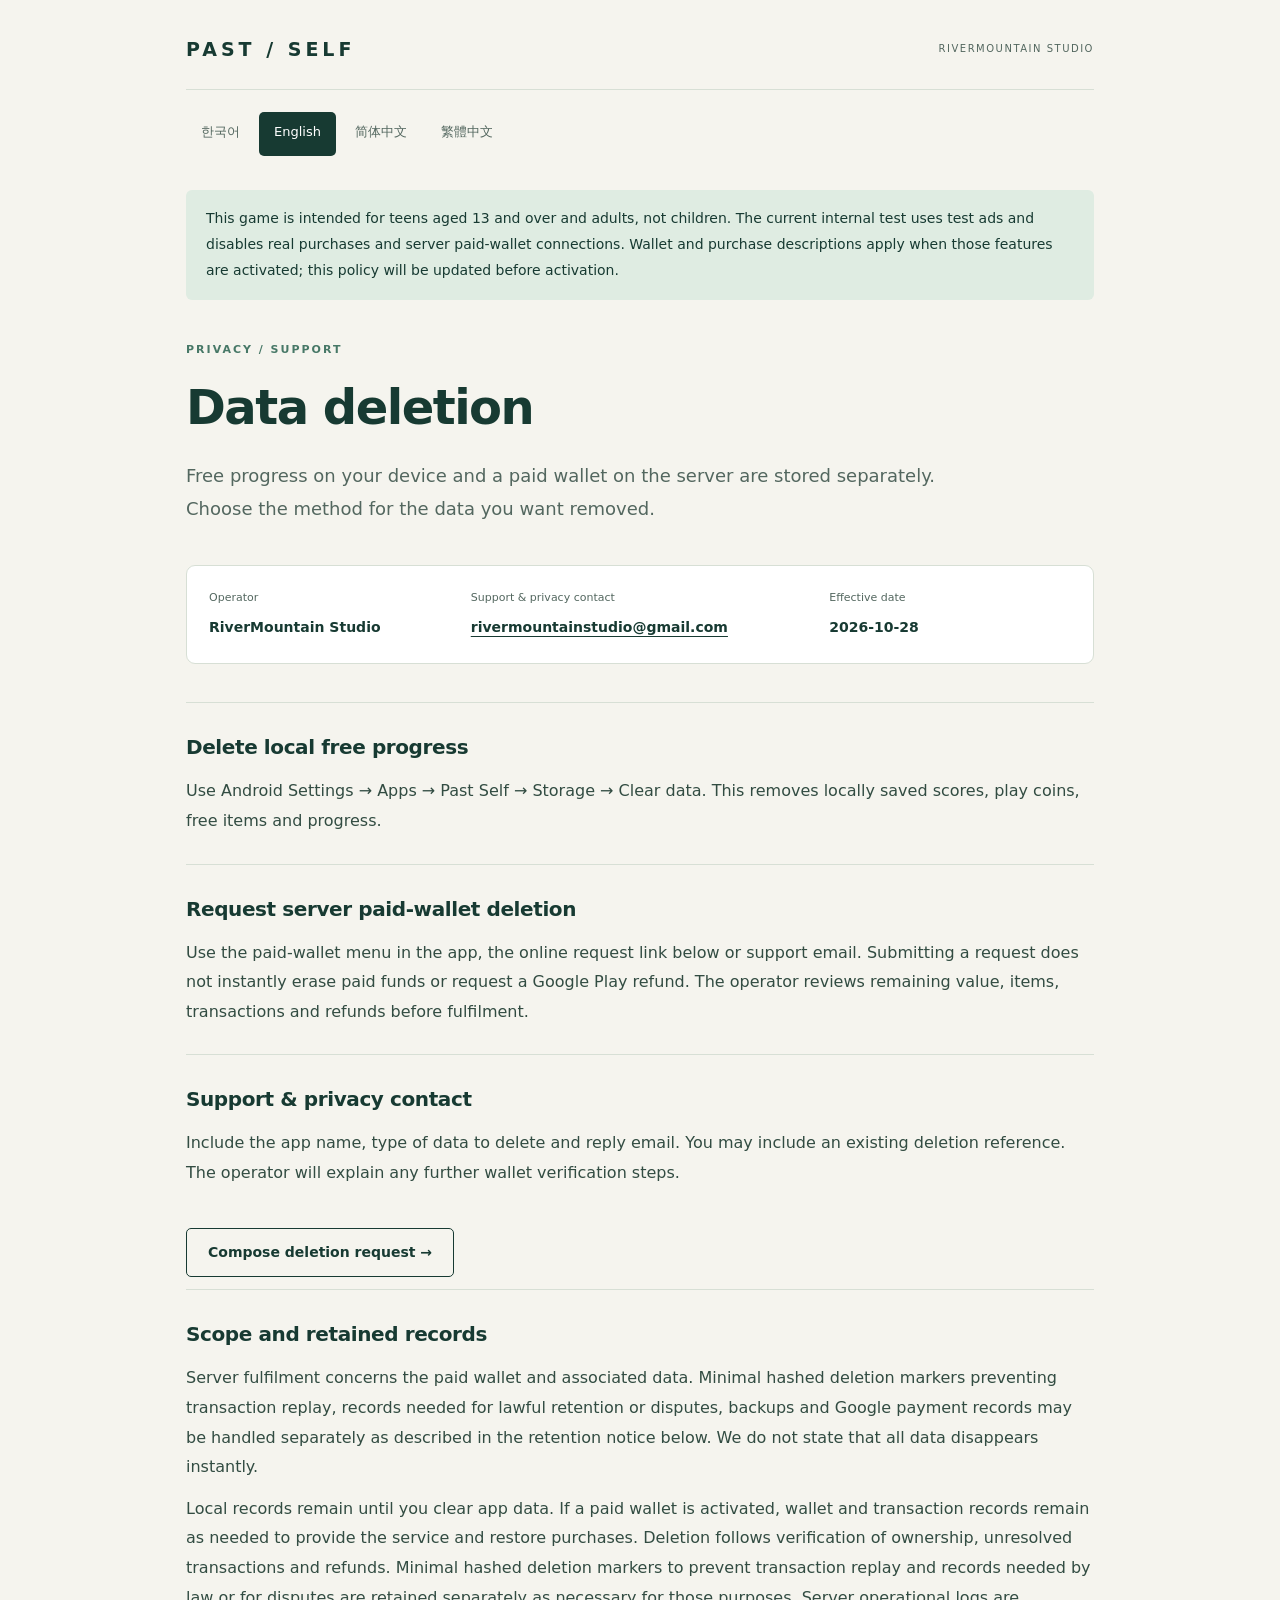
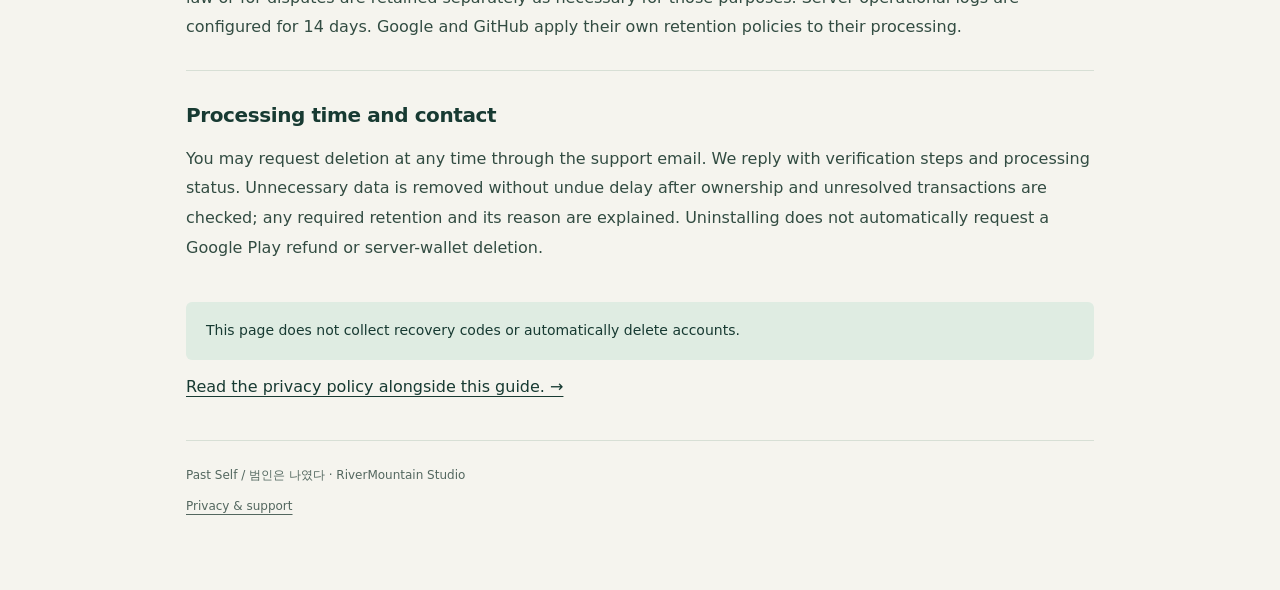
==== delete-data.html @ c89aad18 "Publish Past Self privacy and data deletion pages" ====
<!doctype html>
<html lang="en"><head><meta charset="utf-8"><meta name="viewport" content="width=device-width,initial-scale=1"><meta name="robots" content="noindex,follow"><meta http-equiv="Content-Security-Policy" content="default-src 'none'; style-src 'self'; script-src 'self'; img-src 'self' data:; connect-src 'none'; base-uri 'none'; form-action 'none'"><meta name="referrer" content="no-referrer"><title>Past Self · Data deletion</title><link rel="stylesheet" href="style.css"><script defer src="site.js"></script></head><body><div class="shell"><div class="brand"><a href="index.html">PAST / SELF</a><span>RIVERMOUNTAIN STUDIO</span></div><nav aria-label="Language / 언어"><a href="?lang=ko#ko" data-language="ko" lang="ko">한국어</a><a href="?lang=en#en" data-language="en" lang="en">English</a><a href="?lang=zh-Hans#zh-Hans" data-language="zh-Hans" lang="zh-Hans">简体中文</a><a href="?lang=zh-Hant#zh-Hant" data-language="zh-Hant" lang="zh-Hant">繁體中文</a></nav><main><article id="ko" data-language-panel="ko" lang="ko"><p class="note">이 게임은 만 13세 이상의 청소년과 성인을 대상으로 하며 어린이를 대상으로 제작하지 않았습니다. 현재 내부 테스트에서는 테스트 광고를 사용하고 실제 구매 및 서버 유료 지갑 연결은 비활성화되어 있습니다. 아래 유료 지갑·결제 관련 설명은 해당 기능을 활성화할 때 적용되며, 활성화 전에 이 방침을 갱신합니다.</p><header class="hero"><p class="eyebrow">개인정보 · 지원</p><h1>데이터 삭제 안내</h1><p class="lead">기기의 무료 기록과 서버의 유료 지갑은 서로 다른 곳에 저장됩니다. 삭제할 자료에 맞는 방법을 선택하세요.</p></header><dl class="metadata"><div><dt>운영자</dt><dd>RiverMountain Studio</dd></div><div><dt>지원 및 개인정보 문의</dt><dd><a href="mailto:rivermountainstudio@gmail.com">rivermountainstudio@gmail.com</a></dd></div><div><dt>적용일</dt><dd>2026-10-28</dd></div></dl><section><h2>기기의 무료 기록 삭제</h2><p>Android 설정 → 앱 → 범인은 나였다 → 저장공간 → 데이터 삭제를 이용하세요. 기기에 저장된 점수·플레이 코인·무료 아이템·진행 상태가 삭제됩니다.</p></section><section><h2>서버 유료 지갑 삭제 요청</h2><p>앱의 유료 지갑 메뉴에서 삭제 요청을 보내거나, 아래 온라인 요청 페이지 또는 지원 이메일을 이용하세요. 요청만으로 유료 잔액이 즉시 없어지거나 Google Play 환불이 접수되지는 않습니다. 운영자가 남은 잔액·아이템·거래와 환불 상태를 확인한 뒤 처리합니다.</p></section><section><h2>지원 및 개인정보 문의</h2><p>이메일에는 앱 이름, 삭제하려는 자료의 종류, 회신받을 이메일을 적어주세요. 이미 받은 삭제 접수번호가 있으면 함께 적을 수 있습니다. 지갑 확인에 필요한 추가 절차는 운영자가 안내합니다.</p></section><p><a class="button secondary" href="mailto:rivermountainstudio@gmail.com?subject=Past%20Self%20%EB%8D%B0%EC%9D%B4%ED%84%B0%20%EC%82%AD%EC%A0%9C%20%EC%9A%94%EC%B2%AD&amp;body=%EC%95%B1%3A%20%EB%B2%94%EC%9D%B8%EC%9D%80%20%EB%82%98%EC%98%80%EB%8B%A4%20/%20Past%20Self%0A%EC%82%AD%EC%A0%9C%ED%95%98%EB%A0%A4%EB%8A%94%20%EC%9E%90%EB%A3%8C%3A%0A%ED%9A%8C%EC%8B%A0%20%EC%9D%B4%EB%A9%94%EC%9D%BC%3A%0A%EA%B8%B0%EC%A1%B4%20%EC%A0%91%EC%88%98%EB%B2%88%ED%98%B8%28%EC%9E%88%EB%8A%94%20%EA%B2%BD%EC%9A%B0%29%3A%0A%0A%EB%B3%B5%EA%B5%AC%20%EC%BD%94%EB%93%9C%C2%B7%EC%B9%B4%EB%93%9C%EB%B2%88%ED%98%B8%C2%B7%EC%8B%A0%EB%B6%84%EC%A6%9D%EC%9D%80%20%EC%B2%A8%EB%B6%80%ED%95%98%EC%A7%80%20%EB%A7%88%EC%84%B8%EC%9A%94.">이메일로 삭제 요청 작성 →</a></p><section><h2>삭제 범위와 보유 자료</h2><p>서버 삭제 처리 대상은 유료 지갑과 관련 자료입니다. 거래 재사용 방지를 위한 최소 해시 삭제 기록, 법적·분쟁 대응 보유가 필요한 거래 자료, 백업 및 Google의 결제 기록은 아래 보유 안내에 따라 별도로 처리될 수 있습니다. 모든 자료가 즉시 삭제된다고 안내하지 않습니다.</p><p>기기 기록은 이용자가 앱 데이터를 지울 때까지 보관됩니다. 유료 지갑을 활성화한 경우 지갑과 거래 자료는 서비스 제공 및 구매 복구에 필요한 동안 보관하며, 삭제 요청 시 소유·미처리 거래·환불 상태를 확인하여 삭제합니다. 부정 거래 재사용 방지를 위한 최소 해시 삭제 표식과 법령·분쟁 대응에 필요한 자료는 해당 목적에 필요한 동안 분리 보관합니다. 서버 운영 로그의 보관 설정은 14일입니다. Google과 GitHub가 처리하는 자료는 각 서비스의 보유 정책이 적용됩니다.</p></section><section><h2>처리 시점과 연락</h2><p>지원 이메일로 언제든 삭제를 요청할 수 있습니다. 접수 후 필요한 확인 절차와 처리 상태를 회신합니다. 본인 확인과 미처리 거래 확인 후 불필요한 자료를 지체 없이 삭제하며, 보관이 필요한 자료와 사유가 있으면 안내합니다. 앱 삭제는 Google Play 환불 또는 서버 지갑 삭제를 자동으로 요청하지 않습니다.</p></section><p class="note">이 페이지는 복구 코드를 입력받거나 자동으로 계정을 삭제하지 않습니다.</p><p><a href="privacy.html?lang=ko">이 안내와 함께 개인정보처리방침을 확인하세요. →</a></p><footer>Past Self / 범인은 나였다 · RiverMountain Studio<br><a href="index.html?lang=ko">개인정보와 지원</a></footer></article><article id="en" data-language-panel="en" lang="en"><p class="note">This game is intended for teens aged 13 and over and adults, not children. The current internal test uses test ads and disables real purchases and server paid-wallet connections. Wallet and purchase descriptions apply when those features are activated; this policy will be updated before activation.</p><header class="hero"><p class="eyebrow">PRIVACY / SUPPORT</p><h1>Data deletion</h1><p class="lead">Free progress on your device and a paid wallet on the server are stored separately. Choose the method for the data you want removed.</p></header><dl class="metadata"><div><dt>Operator</dt><dd>RiverMountain Studio</dd></div><div><dt>Support & privacy contact</dt><dd><a href="mailto:rivermountainstudio@gmail.com">rivermountainstudio@gmail.com</a></dd></div><div><dt>Effective date</dt><dd>2026-10-28</dd></div></dl><section><h2>Delete local free progress</h2><p>Use Android Settings → Apps → Past Self → Storage → Clear data. This removes locally saved scores, play coins, free items and progress.</p></section><section><h2>Request server paid-wallet deletion</h2><p>Use the paid-wallet menu in the app, the online request link below or support email. Submitting a request does not instantly erase paid funds or request a Google Play refund. The operator reviews remaining value, items, transactions and refunds before fulfilment.</p></section><section><h2>Support & privacy contact</h2><p>Include the app name, type of data to delete and reply email. You may include an existing deletion reference. The operator will explain any further wallet verification steps.</p></section><p><a class="button secondary" href="mailto:rivermountainstudio@gmail.com?subject=Past%20Self%20data%20deletion%20request&amp;body=App%3A%20Past%20Self%0AData%20to%20delete%3A%0AReply%20email%3A%0AExisting%20deletion%20reference%20%28if%20any%29%3A%0A%0ADo%20not%20attach%20recovery%20codes%2C%20card%20numbers%20or%20identity%20documents.">Compose deletion request →</a></p><section><h2>Scope and retained records</h2><p>Server fulfilment concerns the paid wallet and associated data. Minimal hashed deletion markers preventing transaction replay, records needed for lawful retention or disputes, backups and Google payment records may be handled separately as described in the retention notice below. We do not state that all data disappears instantly.</p><p>Local records remain until you clear app data. If a paid wallet is activated, wallet and transaction records remain as needed to provide the service and restore purchases. Deletion follows verification of ownership, unresolved transactions and refunds. Minimal hashed deletion markers to prevent transaction replay and records needed by law or for disputes are retained separately as necessary for those purposes. Server operational logs are configured for 14 days. Google and GitHub apply their own retention policies to their processing.</p></section><section><h2>Processing time and contact</h2><p>You may request deletion at any time through the support email. We reply with verification steps and processing status. Unnecessary data is removed without undue delay after ownership and unresolved transactions are checked; any required retention and its reason are explained. Uninstalling does not automatically request a Google Play refund or server-wallet deletion.</p></section><p class="note">This page does not collect recovery codes or automatically delete accounts.</p><p><a href="privacy.html?lang=en">Read the privacy policy alongside this guide. →</a></p><footer>Past Self / 범인은 나였다 · RiverMountain Studio<br><a href="index.html?lang=en">Privacy & support</a></footer></article><article id="zh-Hans" data-language-panel="zh-Hans" lang="zh-Hans"><p class="note">This game is intended for teens aged 13 and over and adults, not children. The current internal test uses test ads and disables real purchases and server paid-wallet connections. Wallet and purchase descriptions apply when those features are activated; this policy will be updated before activation.</p><header class="hero"><p class="eyebrow">隐私 / 支持</p><h1>数据删除指南</h1><p class="lead">本机免费进度与服务器付费钱包分别保存，请选择对应的删除方式。</p></header><dl class="metadata"><div><dt>运营方</dt><dd>RiverMountain Studio</dd></div><div><dt>支持与隐私联系</dt><dd><a href="mailto:rivermountainstudio@gmail.com">rivermountainstudio@gmail.com</a></dd></div><div><dt>生效日期</dt><dd>2026-10-28</dd></div></dl><section><h2>删除本机免费进度</h2><p>Android设置 → 应用 → 过去的我 → 存储 → 清除数据。将删除本机分数、游玩金币、免费道具与进度。</p></section><section><h2>申请删除服务器付费钱包</h2><p>可通过应用付费钱包菜单、下方在线入口或支持邮箱申请。申请不会立即清空付费余额，也不等于申请Google Play退款。运营方确认剩余价值、道具、交易与退款后处理。</p></section><section><h2>支持与隐私联系</h2><p>请注明应用名称、要删除的数据类型与回复邮箱。如已有删除申请编号，可一并提供。钱包验证步骤由运营方说明。</p></section><p><a class="button secondary" href="mailto:rivermountainstudio@gmail.com?subject=Past%20Self%20%E6%95%B0%E6%8D%AE%E5%88%A0%E9%99%A4%E7%94%B3%E8%AF%B7&amp;body=%E5%BA%94%E7%94%A8%EF%BC%9A%E8%BF%87%E5%8E%BB%E7%9A%84%E6%88%91%20/%20Past%20Self%0A%E8%A6%81%E5%88%A0%E9%99%A4%E7%9A%84%E6%95%B0%E6%8D%AE%EF%BC%9A%0A%E5%9B%9E%E5%A4%8D%E9%82%AE%E7%AE%B1%EF%BC%9A%0A%E5%B7%B2%E6%9C%89%E7%94%B3%E8%AF%B7%E7%BC%96%E5%8F%B7%EF%BC%88%E5%A6%82%E6%9C%89%EF%BC%89%EF%BC%9A%0A%0A%E8%AF%B7%E5%8B%BF%E9%99%84%E4%B8%8A%E6%81%A2%E5%A4%8D%E7%A0%81%E3%80%81%E9%93%B6%E8%A1%8C%E5%8D%A1%E5%8F%B7%E6%88%96%E8%BA%AB%E4%BB%BD%E8%AF%81%E4%BB%B6%E3%80%82">撰写删除申请邮件 →</a></p><section><h2>删除范围与保留记录</h2><p>服务器处理范围为付费钱包及相关数据。用于防止交易重放的最小哈希删除标记、依法或争议处理需保留的记录、备份及Google支付记录，可能按下方保留说明另行处理。我们不声称所有数据会立即消失。</p><p>Local records remain until you clear app data. If a paid wallet is activated, wallet and transaction records remain as needed to provide the service and restore purchases. Deletion follows verification of ownership, unresolved transactions and refunds. Minimal hashed deletion markers to prevent transaction replay and records needed by law or for disputes are retained separately as necessary for those purposes. Server operational logs are configured for 14 days. Google and GitHub apply their own retention policies to their processing.</p></section><section><h2>处理时间与联系</h2><p>You may request deletion at any time through the support email. We reply with verification steps and processing status. Unnecessary data is removed without undue delay after ownership and unresolved transactions are checked; any required retention and its reason are explained. Uninstalling does not automatically request a Google Play refund or server-wallet deletion.</p></section><p class="note">此页面不收集恢复码，也不会自动删除账号。</p><p><a href="privacy.html?lang=zh-Hans">请同时阅读隐私政策。 →</a></p><footer>Past Self / 过去的我 · RiverMountain Studio<br><a href="index.html?lang=zh-Hans">隐私与支持</a></footer></article><article id="zh-Hant" data-language-panel="zh-Hant" lang="zh-Hant"><p class="note">This game is intended for teens aged 13 and over and adults, not children. The current internal test uses test ads and disables real purchases and server paid-wallet connections. Wallet and purchase descriptions apply when those features are activated; this policy will be updated before activation.</p><header class="hero"><p class="eyebrow">隱私 / 支援</p><h1>資料刪除指南</h1><p class="lead">本機免費進度與伺服器付費錢包分開儲存，請選擇對應的刪除方式。</p></header><dl class="metadata"><div><dt>營運方</dt><dd>RiverMountain Studio</dd></div><div><dt>支援與隱私聯絡</dt><dd><a href="mailto:rivermountainstudio@gmail.com">rivermountainstudio@gmail.com</a></dd></div><div><dt>生效日期</dt><dd>2026-10-28</dd></div></dl><section><h2>刪除本機免費進度</h2><p>Android設定 → 應用程式 → 過去的我 → 儲存空間 → 清除資料。將刪除本機分數、遊玩金幣、免費道具與進度。</p></section><section><h2>申請刪除伺服器付費錢包</h2><p>可透過應用程式付費錢包選單、下方線上入口或支援信箱申請。申請不會立即清空付費餘額，也不等同於申請Google Play退款。營運方確認剩餘價值、道具、交易與退款後處理。</p></section><section><h2>支援與隱私聯絡</h2><p>請註明應用程式名稱、要刪除的資料類型與回覆信箱。如已有刪除申請編號，可一併提供。錢包驗證步驟由營運方說明。</p></section><p><a class="button secondary" href="mailto:rivermountainstudio@gmail.com?subject=Past%20Self%20%E8%B3%87%E6%96%99%E5%88%AA%E9%99%A4%E7%94%B3%E8%AB%8B&amp;body=%E6%87%89%E7%94%A8%E7%A8%8B%E5%BC%8F%EF%BC%9A%E9%81%8E%E5%8E%BB%E7%9A%84%E6%88%91%20/%20Past%20Self%0A%E8%A6%81%E5%88%AA%E9%99%A4%E7%9A%84%E8%B3%87%E6%96%99%EF%BC%9A%0A%E5%9B%9E%E8%A6%86%E4%BF%A1%E7%AE%B1%EF%BC%9A%0A%E5%B7%B2%E6%9C%89%E7%94%B3%E8%AB%8B%E7%B7%A8%E8%99%9F%EF%BC%88%E5%A6%82%E6%9C%89%EF%BC%89%EF%BC%9A%0A%0A%E8%AB%8B%E5%8B%BF%E9%99%84%E4%B8%8A%E9%82%84%E5%8E%9F%E4%BB%A3%E7%A2%BC%E3%80%81%E9%8A%80%E8%A1%8C%E5%8D%A1%E8%99%9F%E6%88%96%E8%BA%AB%E5%88%86%E8%AD%89%E4%BB%B6%E3%80%82">撰寫刪除申請郵件 →</a></p><section><h2>刪除範圍與保留紀錄</h2><p>伺服器處理範圍為付費錢包及相關資料。用於防止交易重播的最小雜湊刪除標記、依法或爭議處理需保留的紀錄、備份及Google付款紀錄，可能依下方保留說明另行處理。我們不聲稱所有資料會立即消失。</p><p>Local records remain until you clear app data. If a paid wallet is activated, wallet and transaction records remain as needed to provide the service and restore purchases. Deletion follows verification of ownership, unresolved transactions and refunds. Minimal hashed deletion markers to prevent transaction replay and records needed by law or for disputes are retained separately as necessary for those purposes. Server operational logs are configured for 14 days. Google and GitHub apply their own retention policies to their processing.</p></section><section><h2>處理時間與聯絡</h2><p>You may request deletion at any time through the support email. We reply with verification steps and processing status. Unnecessary data is removed without undue delay after ownership and unresolved transactions are checked; any required retention and its reason are explained. Uninstalling does not automatically request a Google Play refund or server-wallet deletion.</p></section><p class="note">此頁不收集還原代碼，也不會自動刪除帳戶。</p><p><a href="privacy.html?lang=zh-Hant">請同時閱讀隱私政策。 →</a></p><footer>Past Self / 過去的我 · RiverMountain Studio<br><a href="index.html?lang=zh-Hant">隱私與支援</a></footer></article></main></div></body></html>
---- style.css ----
:root{color-scheme:light;--paper:#f5f4ee;--ink:#173a32;--muted:#53675f;--line:#d7dfd5;--mint:#dfece2;--amber:#f8ead0}*{box-sizing:border-box}html{scroll-behavior:smooth}body{margin:0;background:var(--paper);color:var(--ink);font:16px/1.85 system-ui,-apple-system,"Noto Sans KR",sans-serif;overflow-wrap:anywhere}a{color:inherit;text-underline-offset:4px}a:focus-visible{outline:3px solid #327b68;outline-offset:5px}.shell{max-width:980px;margin:auto;padding:32px 36px 64px}.brand{display:flex;justify-content:space-between;gap:16px;align-items:center;padding-bottom:22px;border-bottom:1px solid var(--line)}.brand>a{font-size:19px;font-weight:850;letter-spacing:4px;text-decoration:none}.brand>span{font-size:10px;letter-spacing:1.5px;color:var(--muted)}nav{display:flex;gap:4px;flex-wrap:wrap;margin:22px 0 34px}nav a{min-height:44px;padding:8px 15px;text-decoration:none;border-radius:5px;font-size:13px;color:var(--muted)}nav a[aria-current=true]{background:var(--ink);color:#fff}nav a:hover{background:var(--mint);color:var(--ink)}article[hidden]{display:none}.hero{padding:16px 0 28px}.eyebrow{text-transform:uppercase;font-weight:750;font-size:11px;letter-spacing:2px;color:#477867}h1{font-size:clamp(30px,6vw,48px);line-height:1.3;letter-spacing:-1.5px;margin:16px 0 20px}p{margin:12px 0;white-space:pre-line}.lead{max-width:750px;font-size:18px;color:var(--muted)}.metadata{display:grid;grid-template-columns:1fr 1.4fr 1fr;border:1px solid var(--line);border-radius:9px;background:#fff;padding:22px;gap:20px;margin:0 0 38px}.metadata dt{font-size:11px;color:var(--muted);margin-bottom:7px}.metadata dd{margin:0;font-size:14px;font-weight:650}section{border-top:1px solid var(--line);padding:23px 0 16px}h2{font-size:20px;line-height:1.5;letter-spacing:-.4px;margin:6px 0 14px}section p{color:#324c42}.draft{background:var(--amber);border:1px solid #ddc18e;border-left:4px solid #a36b20;padding:16px 20px;border-radius:6px;margin:0 0 24px;color:#694719}.draft strong{font-size:13px}.draft p{font-size:13px;line-height:1.7;margin:5px 0 0}.pending{color:#98621b}.note{background:var(--mint);padding:16px 20px;border-radius:6px;font-size:14px}.button{display:inline-flex;align-items:center;justify-content:center;min-height:48px;max-width:100%;padding:11px 21px;background:var(--ink);color:white;border:1px solid var(--ink);border-radius:5px;text-decoration:none;font-size:14px;font-weight:650}.button.secondary{background:transparent;color:var(--ink)}.cards{display:grid;grid-template-columns:1fr 1fr;gap:20px}.cards>a{display:block;border:1px solid var(--line);border-radius:9px;padding:25px;background:#fff;text-decoration:none}.cards>a:hover{border-color:#6e9381}.cards span{font-size:12px;color:#6d8d7d}.cards p{color:var(--muted);font-size:14px}footer{border-top:1px solid var(--line);margin-top:38px;padding-top:23px;font-size:12px;color:var(--muted)}footer a{display:inline-block;padding:9px 0}ul{padding-left:22px}@media(max-width:600px){.shell{padding:22px 20px 40px}.brand{align-items:flex-start}.brand>span{max-width:100px;text-align:right;font-size:9px}.metadata{grid-template-columns:1fr;gap:15px;padding:20px}.cards{grid-template-columns:1fr}.lead{font-size:16px}h1{letter-spacing:-1px}nav{gap:0;margin-bottom:20px}nav a{padding:9px 10px}}@media print{body{background:white;color:#111}.shell{max-width:none;padding:0}nav,.brand{display:none}section{break-inside:avoid}a{color:inherit}.draft{background:white;border:2px solid #a36b20}}
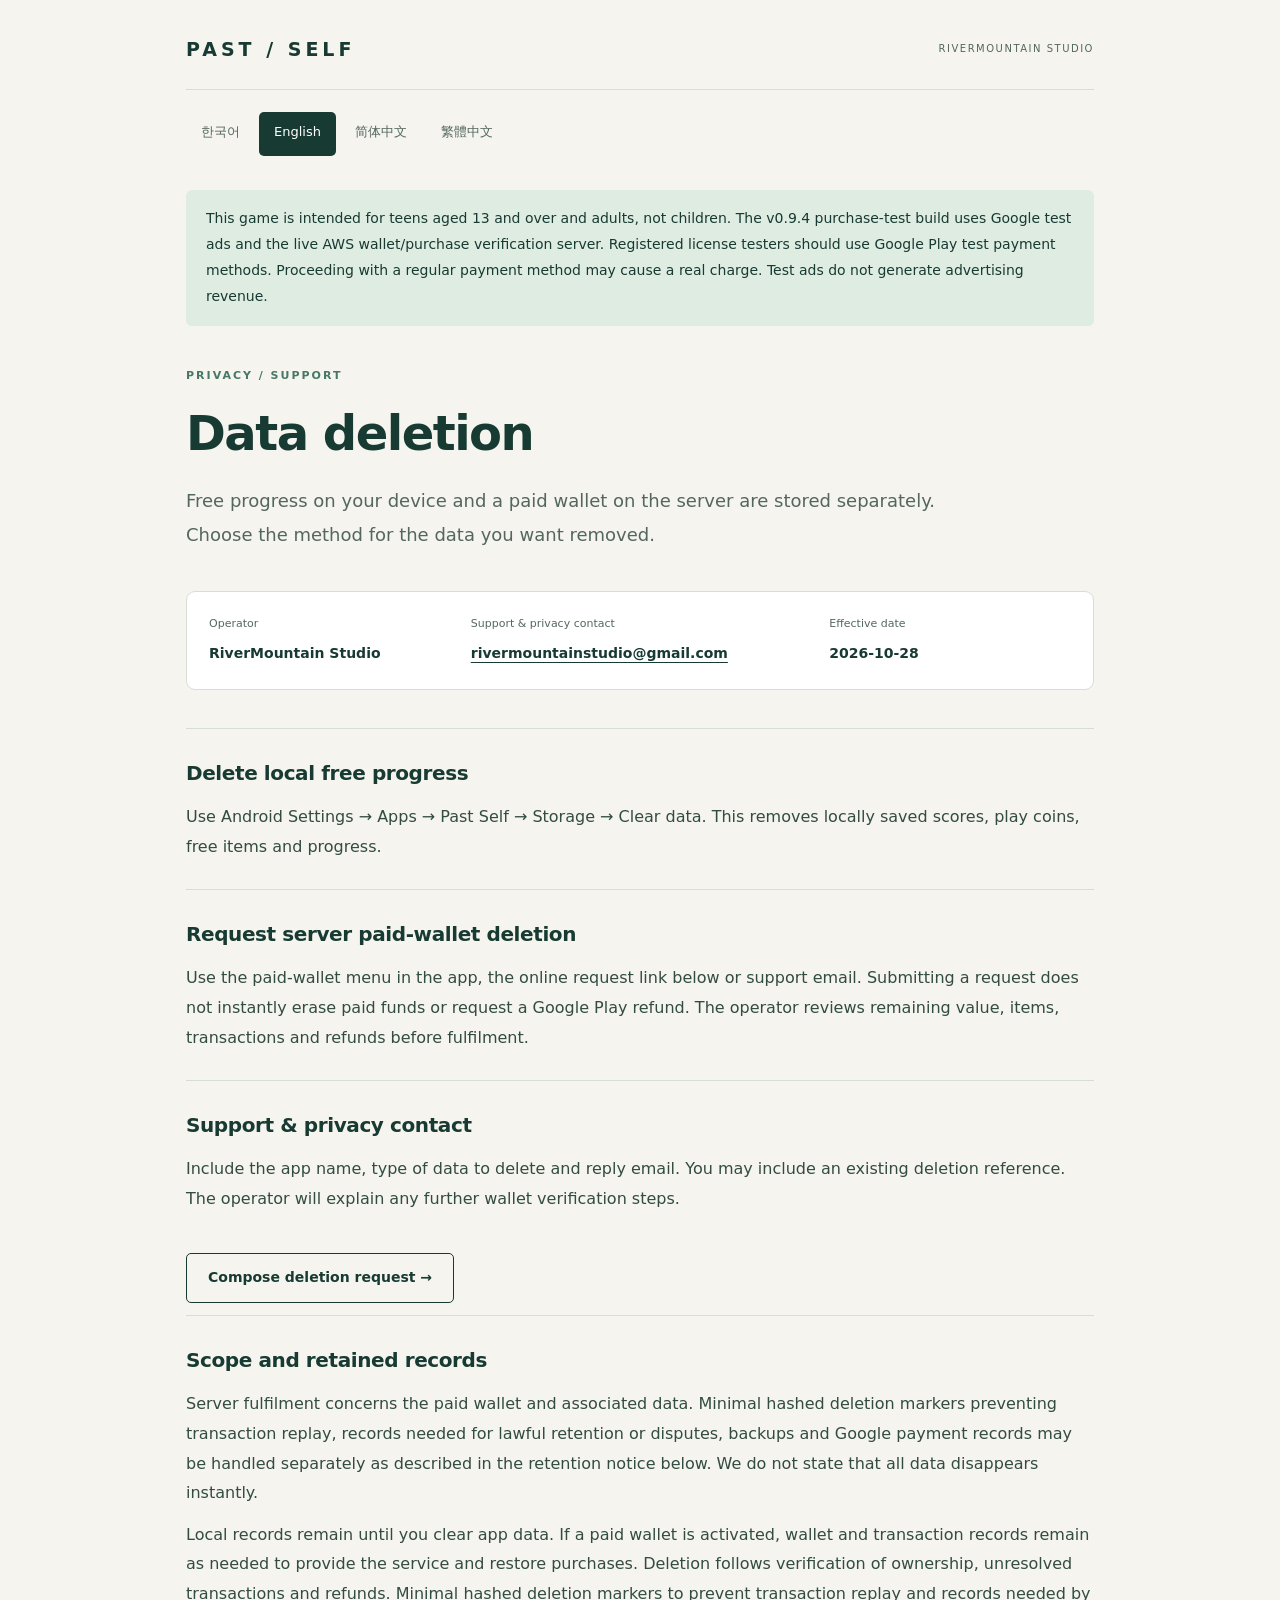
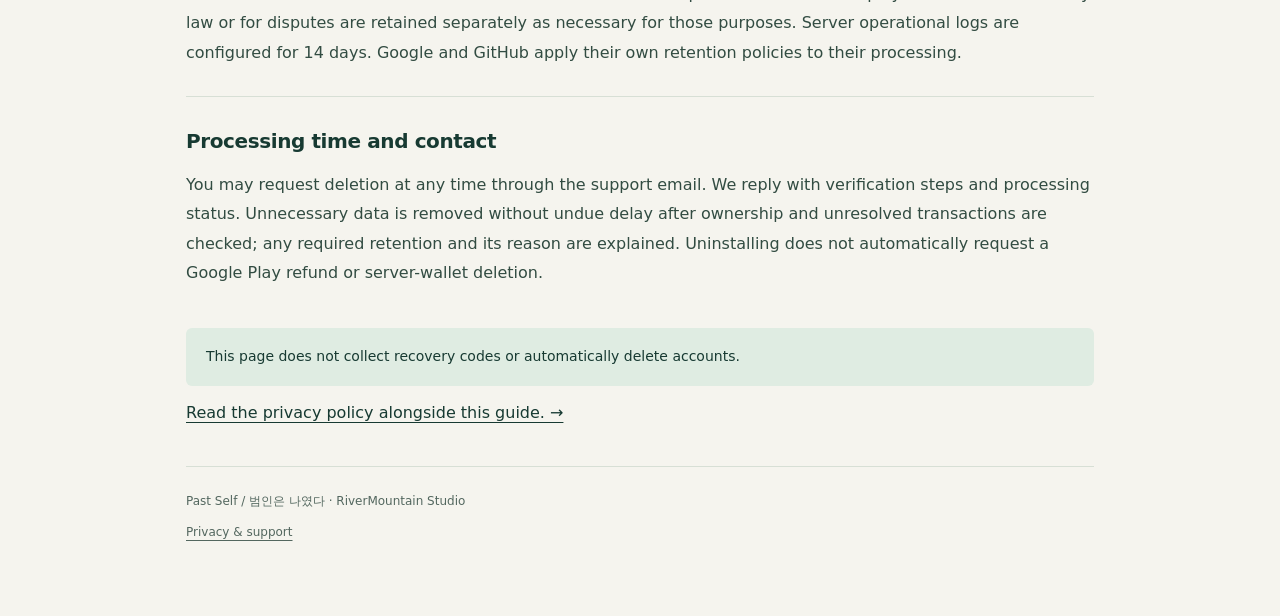
==== commit 78c62561: "Update privacy notice for Seoul wallet and license purchase testing" ====
--- a/delete-data.html
+++ b/delete-data.html
@@ -1,2 +1,2 @@
 <!doctype html>
-<html lang="en"><head><meta charset="utf-8"><meta name="viewport" content="width=device-width,initial-scale=1"><meta name="robots" content="noindex,follow"><meta http-equiv="Content-Security-Policy" content="default-src 'none'; style-src 'self'; script-src 'self'; img-src 'self' data:; connect-src 'none'; base-uri 'none'; form-action 'none'"><meta name="referrer" content="no-referrer"><title>Past Self · Data deletion</title><link rel="stylesheet" href="style.css"><script defer src="site.js"></script></head><body><div class="shell"><div class="brand"><a href="index.html">PAST / SELF</a><span>RIVERMOUNTAIN STUDIO</span></div><nav aria-label="Language / 언어"><a href="?lang=ko#ko" data-language="ko" lang="ko">한국어</a><a href="?lang=en#en" data-language="en" lang="en">English</a><a href="?lang=zh-Hans#zh-Hans" data-language="zh-Hans" lang="zh-Hans">简体中文</a><a href="?lang=zh-Hant#zh-Hant" data-language="zh-Hant" lang="zh-Hant">繁體中文</a></nav><main><article id="ko" data-language-panel="ko" lang="ko"><p class="note">이 게임은 만 13세 이상의 청소년과 성인을 대상으로 하며 어린이를 대상으로 제작하지 않았습니다. 현재 내부 테스트에서는 테스트 광고를 사용하고 실제 구매 및 서버 유료 지갑 연결은 비활성화되어 있습니다. 아래 유료 지갑·결제 관련 설명은 해당 기능을 활성화할 때 적용되며, 활성화 전에 이 방침을 갱신합니다.</p><header class="hero"><p class="eyebrow">개인정보 · 지원</p><h1>데이터 삭제 안내</h1><p class="lead">기기의 무료 기록과 서버의 유료 지갑은 서로 다른 곳에 저장됩니다. 삭제할 자료에 맞는 방법을 선택하세요.</p></header><dl class="metadata"><div><dt>운영자</dt><dd>RiverMountain Studio</dd></div><div><dt>지원 및 개인정보 문의</dt><dd><a href="mailto:rivermountainstudio@gmail.com">rivermountainstudio@gmail.com</a></dd></div><div><dt>적용일</dt><dd>2026-10-28</dd></div></dl><section><h2>기기의 무료 기록 삭제</h2><p>Android 설정 → 앱 → 범인은 나였다 → 저장공간 → 데이터 삭제를 이용하세요. 기기에 저장된 점수·플레이 코인·무료 아이템·진행 상태가 삭제됩니다.</p></section><section><h2>서버 유료 지갑 삭제 요청</h2><p>앱의 유료 지갑 메뉴에서 삭제 요청을 보내거나, 아래 온라인 요청 페이지 또는 지원 이메일을 이용하세요. 요청만으로 유료 잔액이 즉시 없어지거나 Google Play 환불이 접수되지는 않습니다. 운영자가 남은 잔액·아이템·거래와 환불 상태를 확인한 뒤 처리합니다.</p></section><section><h2>지원 및 개인정보 문의</h2><p>이메일에는 앱 이름, 삭제하려는 자료의 종류, 회신받을 이메일을 적어주세요. 이미 받은 삭제 접수번호가 있으면 함께 적을 수 있습니다. 지갑 확인에 필요한 추가 절차는 운영자가 안내합니다.</p></section><p><a class="button secondary" href="mailto:rivermountainstudio@gmail.com?subject=Past%20Self%20%EB%8D%B0%EC%9D%B4%ED%84%B0%20%EC%82%AD%EC%A0%9C%20%EC%9A%94%EC%B2%AD&amp;body=%EC%95%B1%3A%20%EB%B2%94%EC%9D%B8%EC%9D%80%20%EB%82%98%EC%98%80%EB%8B%A4%20/%20Past%20Self%0A%EC%82%AD%EC%A0%9C%ED%95%98%EB%A0%A4%EB%8A%94%20%EC%9E%90%EB%A3%8C%3A%0A%ED%9A%8C%EC%8B%A0%20%EC%9D%B4%EB%A9%94%EC%9D%BC%3A%0A%EA%B8%B0%EC%A1%B4%20%EC%A0%91%EC%88%98%EB%B2%88%ED%98%B8%28%EC%9E%88%EB%8A%94%20%EA%B2%BD%EC%9A%B0%29%3A%0A%0A%EB%B3%B5%EA%B5%AC%20%EC%BD%94%EB%93%9C%C2%B7%EC%B9%B4%EB%93%9C%EB%B2%88%ED%98%B8%C2%B7%EC%8B%A0%EB%B6%84%EC%A6%9D%EC%9D%80%20%EC%B2%A8%EB%B6%80%ED%95%98%EC%A7%80%20%EB%A7%88%EC%84%B8%EC%9A%94.">이메일로 삭제 요청 작성 →</a></p><section><h2>삭제 범위와 보유 자료</h2><p>서버 삭제 처리 대상은 유료 지갑과 관련 자료입니다. 거래 재사용 방지를 위한 최소 해시 삭제 기록, 법적·분쟁 대응 보유가 필요한 거래 자료, 백업 및 Google의 결제 기록은 아래 보유 안내에 따라 별도로 처리될 수 있습니다. 모든 자료가 즉시 삭제된다고 안내하지 않습니다.</p><p>기기 기록은 이용자가 앱 데이터를 지울 때까지 보관됩니다. 유료 지갑을 활성화한 경우 지갑과 거래 자료는 서비스 제공 및 구매 복구에 필요한 동안 보관하며, 삭제 요청 시 소유·미처리 거래·환불 상태를 확인하여 삭제합니다. 부정 거래 재사용 방지를 위한 최소 해시 삭제 표식과 법령·분쟁 대응에 필요한 자료는 해당 목적에 필요한 동안 분리 보관합니다. 서버 운영 로그의 보관 설정은 14일입니다. Google과 GitHub가 처리하는 자료는 각 서비스의 보유 정책이 적용됩니다.</p></section><section><h2>처리 시점과 연락</h2><p>지원 이메일로 언제든 삭제를 요청할 수 있습니다. 접수 후 필요한 확인 절차와 처리 상태를 회신합니다. 본인 확인과 미처리 거래 확인 후 불필요한 자료를 지체 없이 삭제하며, 보관이 필요한 자료와 사유가 있으면 안내합니다. 앱 삭제는 Google Play 환불 또는 서버 지갑 삭제를 자동으로 요청하지 않습니다.</p></section><p class="note">이 페이지는 복구 코드를 입력받거나 자동으로 계정을 삭제하지 않습니다.</p><p><a href="privacy.html?lang=ko">이 안내와 함께 개인정보처리방침을 확인하세요. →</a></p><footer>Past Self / 범인은 나였다 · RiverMountain Studio<br><a href="index.html?lang=ko">개인정보와 지원</a></footer></article><article id="en" data-language-panel="en" lang="en"><p class="note">This game is intended for teens aged 13 and over and adults, not children. The current internal test uses test ads and disables real purchases and server paid-wallet connections. Wallet and purchase descriptions apply when those features are activated; this policy will be updated before activation.</p><header class="hero"><p class="eyebrow">PRIVACY / SUPPORT</p><h1>Data deletion</h1><p class="lead">Free progress on your device and a paid wallet on the server are stored separately. Choose the method for the data you want removed.</p></header><dl class="metadata"><div><dt>Operator</dt><dd>RiverMountain Studio</dd></div><div><dt>Support & privacy contact</dt><dd><a href="mailto:rivermountainstudio@gmail.com">rivermountainstudio@gmail.com</a></dd></div><div><dt>Effective date</dt><dd>2026-10-28</dd></div></dl><section><h2>Delete local free progress</h2><p>Use Android Settings → Apps → Past Self → Storage → Clear data. This removes locally saved scores, play coins, free items and progress.</p></section><section><h2>Request server paid-wallet deletion</h2><p>Use the paid-wallet menu in the app, the online request link below or support email. Submitting a request does not instantly erase paid funds or request a Google Play refund. The operator reviews remaining value, items, transactions and refunds before fulfilment.</p></section><section><h2>Support & privacy contact</h2><p>Include the app name, type of data to delete and reply email. You may include an existing deletion reference. The operator will explain any further wallet verification steps.</p></section><p><a class="button secondary" href="mailto:rivermountainstudio@gmail.com?subject=Past%20Self%20data%20deletion%20request&amp;body=App%3A%20Past%20Self%0AData%20to%20delete%3A%0AReply%20email%3A%0AExisting%20deletion%20reference%20%28if%20any%29%3A%0A%0ADo%20not%20attach%20recovery%20codes%2C%20card%20numbers%20or%20identity%20documents.">Compose deletion request →</a></p><section><h2>Scope and retained records</h2><p>Server fulfilment concerns the paid wallet and associated data. Minimal hashed deletion markers preventing transaction replay, records needed for lawful retention or disputes, backups and Google payment records may be handled separately as described in the retention notice below. We do not state that all data disappears instantly.</p><p>Local records remain until you clear app data. If a paid wallet is activated, wallet and transaction records remain as needed to provide the service and restore purchases. Deletion follows verification of ownership, unresolved transactions and refunds. Minimal hashed deletion markers to prevent transaction replay and records needed by law or for disputes are retained separately as necessary for those purposes. Server operational logs are configured for 14 days. Google and GitHub apply their own retention policies to their processing.</p></section><section><h2>Processing time and contact</h2><p>You may request deletion at any time through the support email. We reply with verification steps and processing status. Unnecessary data is removed without undue delay after ownership and unresolved transactions are checked; any required retention and its reason are explained. Uninstalling does not automatically request a Google Play refund or server-wallet deletion.</p></section><p class="note">This page does not collect recovery codes or automatically delete accounts.</p><p><a href="privacy.html?lang=en">Read the privacy policy alongside this guide. →</a></p><footer>Past Self / 범인은 나였다 · RiverMountain Studio<br><a href="index.html?lang=en">Privacy & support</a></footer></article><article id="zh-Hans" data-language-panel="zh-Hans" lang="zh-Hans"><p class="note">This game is intended for teens aged 13 and over and adults, not children. The current internal test uses test ads and disables real purchases and server paid-wallet connections. Wallet and purchase descriptions apply when those features are activated; this policy will be updated before activation.</p><header class="hero"><p class="eyebrow">隐私 / 支持</p><h1>数据删除指南</h1><p class="lead">本机免费进度与服务器付费钱包分别保存，请选择对应的删除方式。</p></header><dl class="metadata"><div><dt>运营方</dt><dd>RiverMountain Studio</dd></div><div><dt>支持与隐私联系</dt><dd><a href="mailto:rivermountainstudio@gmail.com">rivermountainstudio@gmail.com</a></dd></div><div><dt>生效日期</dt><dd>2026-10-28</dd></div></dl><section><h2>删除本机免费进度</h2><p>Android设置 → 应用 → 过去的我 → 存储 → 清除数据。将删除本机分数、游玩金币、免费道具与进度。</p></section><section><h2>申请删除服务器付费钱包</h2><p>可通过应用付费钱包菜单、下方在线入口或支持邮箱申请。申请不会立即清空付费余额，也不等于申请Google Play退款。运营方确认剩余价值、道具、交易与退款后处理。</p></section><section><h2>支持与隐私联系</h2><p>请注明应用名称、要删除的数据类型与回复邮箱。如已有删除申请编号，可一并提供。钱包验证步骤由运营方说明。</p></section><p><a class="button secondary" href="mailto:rivermountainstudio@gmail.com?subject=Past%20Self%20%E6%95%B0%E6%8D%AE%E5%88%A0%E9%99%A4%E7%94%B3%E8%AF%B7&amp;body=%E5%BA%94%E7%94%A8%EF%BC%9A%E8%BF%87%E5%8E%BB%E7%9A%84%E6%88%91%20/%20Past%20Self%0A%E8%A6%81%E5%88%A0%E9%99%A4%E7%9A%84%E6%95%B0%E6%8D%AE%EF%BC%9A%0A%E5%9B%9E%E5%A4%8D%E9%82%AE%E7%AE%B1%EF%BC%9A%0A%E5%B7%B2%E6%9C%89%E7%94%B3%E8%AF%B7%E7%BC%96%E5%8F%B7%EF%BC%88%E5%A6%82%E6%9C%89%EF%BC%89%EF%BC%9A%0A%0A%E8%AF%B7%E5%8B%BF%E9%99%84%E4%B8%8A%E6%81%A2%E5%A4%8D%E7%A0%81%E3%80%81%E9%93%B6%E8%A1%8C%E5%8D%A1%E5%8F%B7%E6%88%96%E8%BA%AB%E4%BB%BD%E8%AF%81%E4%BB%B6%E3%80%82">撰写删除申请邮件 →</a></p><section><h2>删除范围与保留记录</h2><p>服务器处理范围为付费钱包及相关数据。用于防止交易重放的最小哈希删除标记、依法或争议处理需保留的记录、备份及Google支付记录，可能按下方保留说明另行处理。我们不声称所有数据会立即消失。</p><p>Local records remain until you clear app data. If a paid wallet is activated, wallet and transaction records remain as needed to provide the service and restore purchases. Deletion follows verification of ownership, unresolved transactions and refunds. Minimal hashed deletion markers to prevent transaction replay and records needed by law or for disputes are retained separately as necessary for those purposes. Server operational logs are configured for 14 days. Google and GitHub apply their own retention policies to their processing.</p></section><section><h2>处理时间与联系</h2><p>You may request deletion at any time through the support email. We reply with verification steps and processing status. Unnecessary data is removed without undue delay after ownership and unresolved transactions are checked; any required retention and its reason are explained. Uninstalling does not automatically request a Google Play refund or server-wallet deletion.</p></section><p class="note">此页面不收集恢复码，也不会自动删除账号。</p><p><a href="privacy.html?lang=zh-Hans">请同时阅读隐私政策。 →</a></p><footer>Past Self / 过去的我 · RiverMountain Studio<br><a href="index.html?lang=zh-Hans">隐私与支持</a></footer></article><article id="zh-Hant" data-language-panel="zh-Hant" lang="zh-Hant"><p class="note">This game is intended for teens aged 13 and over and adults, not children. The current internal test uses test ads and disables real purchases and server paid-wallet connections. Wallet and purchase descriptions apply when those features are activated; this policy will be updated before activation.</p><header class="hero"><p class="eyebrow">隱私 / 支援</p><h1>資料刪除指南</h1><p class="lead">本機免費進度與伺服器付費錢包分開儲存，請選擇對應的刪除方式。</p></header><dl class="metadata"><div><dt>營運方</dt><dd>RiverMountain Studio</dd></div><div><dt>支援與隱私聯絡</dt><dd><a href="mailto:rivermountainstudio@gmail.com">rivermountainstudio@gmail.com</a></dd></div><div><dt>生效日期</dt><dd>2026-10-28</dd></div></dl><section><h2>刪除本機免費進度</h2><p>Android設定 → 應用程式 → 過去的我 → 儲存空間 → 清除資料。將刪除本機分數、遊玩金幣、免費道具與進度。</p></section><section><h2>申請刪除伺服器付費錢包</h2><p>可透過應用程式付費錢包選單、下方線上入口或支援信箱申請。申請不會立即清空付費餘額，也不等同於申請Google Play退款。營運方確認剩餘價值、道具、交易與退款後處理。</p></section><section><h2>支援與隱私聯絡</h2><p>請註明應用程式名稱、要刪除的資料類型與回覆信箱。如已有刪除申請編號，可一併提供。錢包驗證步驟由營運方說明。</p></section><p><a class="button secondary" href="mailto:rivermountainstudio@gmail.com?subject=Past%20Self%20%E8%B3%87%E6%96%99%E5%88%AA%E9%99%A4%E7%94%B3%E8%AB%8B&amp;body=%E6%87%89%E7%94%A8%E7%A8%8B%E5%BC%8F%EF%BC%9A%E9%81%8E%E5%8E%BB%E7%9A%84%E6%88%91%20/%20Past%20Self%0A%E8%A6%81%E5%88%AA%E9%99%A4%E7%9A%84%E8%B3%87%E6%96%99%EF%BC%9A%0A%E5%9B%9E%E8%A6%86%E4%BF%A1%E7%AE%B1%EF%BC%9A%0A%E5%B7%B2%E6%9C%89%E7%94%B3%E8%AB%8B%E7%B7%A8%E8%99%9F%EF%BC%88%E5%A6%82%E6%9C%89%EF%BC%89%EF%BC%9A%0A%0A%E8%AB%8B%E5%8B%BF%E9%99%84%E4%B8%8A%E9%82%84%E5%8E%9F%E4%BB%A3%E7%A2%BC%E3%80%81%E9%8A%80%E8%A1%8C%E5%8D%A1%E8%99%9F%E6%88%96%E8%BA%AB%E5%88%86%E8%AD%89%E4%BB%B6%E3%80%82">撰寫刪除申請郵件 →</a></p><section><h2>刪除範圍與保留紀錄</h2><p>伺服器處理範圍為付費錢包及相關資料。用於防止交易重播的最小雜湊刪除標記、依法或爭議處理需保留的紀錄、備份及Google付款紀錄，可能依下方保留說明另行處理。我們不聲稱所有資料會立即消失。</p><p>Local records remain until you clear app data. If a paid wallet is activated, wallet and transaction records remain as needed to provide the service and restore purchases. Deletion follows verification of ownership, unresolved transactions and refunds. Minimal hashed deletion markers to prevent transaction replay and records needed by law or for disputes are retained separately as necessary for those purposes. Server operational logs are configured for 14 days. Google and GitHub apply their own retention policies to their processing.</p></section><section><h2>處理時間與聯絡</h2><p>You may request deletion at any time through the support email. We reply with verification steps and processing status. Unnecessary data is removed without undue delay after ownership and unresolved transactions are checked; any required retention and its reason are explained. Uninstalling does not automatically request a Google Play refund or server-wallet deletion.</p></section><p class="note">此頁不收集還原代碼，也不會自動刪除帳戶。</p><p><a href="privacy.html?lang=zh-Hant">請同時閱讀隱私政策。 →</a></p><footer>Past Self / 過去的我 · RiverMountain Studio<br><a href="index.html?lang=zh-Hant">隱私與支援</a></footer></article></main></div></body></html>
+<html lang="en"><head><meta charset="utf-8"><meta name="viewport" content="width=device-width,initial-scale=1"><meta name="robots" content="noindex,follow"><meta http-equiv="Content-Security-Policy" content="default-src 'none'; style-src 'self'; script-src 'self'; img-src 'self' data:; connect-src 'none'; base-uri 'none'; form-action 'none'"><meta name="referrer" content="no-referrer"><title>Past Self · Data deletion</title><link rel="stylesheet" href="style.css"><script defer src="site.js"></script></head><body><div class="shell"><div class="brand"><a href="index.html">PAST / SELF</a><span>RIVERMOUNTAIN STUDIO</span></div><nav aria-label="Language / 언어"><a href="?lang=ko#ko" data-language="ko" lang="ko">한국어</a><a href="?lang=en#en" data-language="en" lang="en">English</a><a href="?lang=zh-Hans#zh-Hans" data-language="zh-Hans" lang="zh-Hans">简体中文</a><a href="?lang=zh-Hant#zh-Hant" data-language="zh-Hant" lang="zh-Hant">繁體中文</a></nav><main><article id="ko" data-language-panel="ko" lang="ko"><p class="note">이 게임은 만 13세 이상의 청소년과 성인을 대상으로 하며 어린이를 대상으로 제작하지 않았습니다. v0.9.4 구매 테스트 버전은 Google 테스트 광고와 실제 AWS 지갑·구매 검증 서버를 사용합니다. 등록한 라이선스 테스터는 Google Play 테스트 결제수단으로 구매를 시험해야 합니다. 일반 결제수단으로 진행하면 실제 요금이 발생할 수 있습니다. 테스트 광고는 실제 광고 수익을 발생시키지 않습니다.</p><header class="hero"><p class="eyebrow">개인정보 · 지원</p><h1>데이터 삭제 안내</h1><p class="lead">기기의 무료 기록과 서버의 유료 지갑은 서로 다른 곳에 저장됩니다. 삭제할 자료에 맞는 방법을 선택하세요.</p></header><dl class="metadata"><div><dt>운영자</dt><dd>RiverMountain Studio</dd></div><div><dt>지원 및 개인정보 문의</dt><dd><a href="mailto:rivermountainstudio@gmail.com">rivermountainstudio@gmail.com</a></dd></div><div><dt>적용일</dt><dd>2026-10-28</dd></div></dl><section><h2>기기의 무료 기록 삭제</h2><p>Android 설정 → 앱 → 범인은 나였다 → 저장공간 → 데이터 삭제를 이용하세요. 기기에 저장된 점수·플레이 코인·무료 아이템·진행 상태가 삭제됩니다.</p></section><section><h2>서버 유료 지갑 삭제 요청</h2><p>앱의 유료 지갑 메뉴에서 삭제 요청을 보내거나, 아래 온라인 요청 페이지 또는 지원 이메일을 이용하세요. 요청만으로 유료 잔액이 즉시 없어지거나 Google Play 환불이 접수되지는 않습니다. 운영자가 남은 잔액·아이템·거래와 환불 상태를 확인한 뒤 처리합니다.</p></section><section><h2>지원 및 개인정보 문의</h2><p>이메일에는 앱 이름, 삭제하려는 자료의 종류, 회신받을 이메일을 적어주세요. 이미 받은 삭제 접수번호가 있으면 함께 적을 수 있습니다. 지갑 확인에 필요한 추가 절차는 운영자가 안내합니다.</p></section><p><a class="button secondary" href="mailto:rivermountainstudio@gmail.com?subject=Past%20Self%20%EB%8D%B0%EC%9D%B4%ED%84%B0%20%EC%82%AD%EC%A0%9C%20%EC%9A%94%EC%B2%AD&amp;body=%EC%95%B1%3A%20%EB%B2%94%EC%9D%B8%EC%9D%80%20%EB%82%98%EC%98%80%EB%8B%A4%20/%20Past%20Self%0A%EC%82%AD%EC%A0%9C%ED%95%98%EB%A0%A4%EB%8A%94%20%EC%9E%90%EB%A3%8C%3A%0A%ED%9A%8C%EC%8B%A0%20%EC%9D%B4%EB%A9%94%EC%9D%BC%3A%0A%EA%B8%B0%EC%A1%B4%20%EC%A0%91%EC%88%98%EB%B2%88%ED%98%B8%28%EC%9E%88%EB%8A%94%20%EA%B2%BD%EC%9A%B0%29%3A%0A%0A%EB%B3%B5%EA%B5%AC%20%EC%BD%94%EB%93%9C%C2%B7%EC%B9%B4%EB%93%9C%EB%B2%88%ED%98%B8%C2%B7%EC%8B%A0%EB%B6%84%EC%A6%9D%EC%9D%80%20%EC%B2%A8%EB%B6%80%ED%95%98%EC%A7%80%20%EB%A7%88%EC%84%B8%EC%9A%94.">이메일로 삭제 요청 작성 →</a></p><section><h2>삭제 범위와 보유 자료</h2><p>서버 삭제 처리 대상은 유료 지갑과 관련 자료입니다. 거래 재사용 방지를 위한 최소 해시 삭제 기록, 법적·분쟁 대응 보유가 필요한 거래 자료, 백업 및 Google의 결제 기록은 아래 보유 안내에 따라 별도로 처리될 수 있습니다. 모든 자료가 즉시 삭제된다고 안내하지 않습니다.</p><p>기기 기록은 이용자가 앱 데이터를 지울 때까지 보관됩니다. 유료 지갑을 활성화한 경우 지갑과 거래 자료는 서비스 제공 및 구매 복구에 필요한 동안 보관하며, 삭제 요청 시 소유·미처리 거래·환불 상태를 확인하여 삭제합니다. 부정 거래 재사용 방지를 위한 최소 해시 삭제 표식과 법령·분쟁 대응에 필요한 자료는 해당 목적에 필요한 동안 분리 보관합니다. 서버 운영 로그의 보관 설정은 14일입니다. Google과 GitHub가 처리하는 자료는 각 서비스의 보유 정책이 적용됩니다.</p></section><section><h2>처리 시점과 연락</h2><p>지원 이메일로 언제든 삭제를 요청할 수 있습니다. 접수 후 필요한 확인 절차와 처리 상태를 회신합니다. 본인 확인과 미처리 거래 확인 후 불필요한 자료를 지체 없이 삭제하며, 보관이 필요한 자료와 사유가 있으면 안내합니다. 앱 삭제는 Google Play 환불 또는 서버 지갑 삭제를 자동으로 요청하지 않습니다.</p></section><p class="note">이 페이지는 복구 코드를 입력받거나 자동으로 계정을 삭제하지 않습니다.</p><p><a href="privacy.html?lang=ko">이 안내와 함께 개인정보처리방침을 확인하세요. →</a></p><footer>Past Self / 범인은 나였다 · RiverMountain Studio<br><a href="index.html?lang=ko">개인정보와 지원</a></footer></article><article id="en" data-language-panel="en" lang="en"><p class="note">This game is intended for teens aged 13 and over and adults, not children. The v0.9.4 purchase-test build uses Google test ads and the live AWS wallet/purchase verification server. Registered license testers should use Google Play test payment methods. Proceeding with a regular payment method may cause a real charge. Test ads do not generate advertising revenue.</p><header class="hero"><p class="eyebrow">PRIVACY / SUPPORT</p><h1>Data deletion</h1><p class="lead">Free progress on your device and a paid wallet on the server are stored separately. Choose the method for the data you want removed.</p></header><dl class="metadata"><div><dt>Operator</dt><dd>RiverMountain Studio</dd></div><div><dt>Support & privacy contact</dt><dd><a href="mailto:rivermountainstudio@gmail.com">rivermountainstudio@gmail.com</a></dd></div><div><dt>Effective date</dt><dd>2026-10-28</dd></div></dl><section><h2>Delete local free progress</h2><p>Use Android Settings → Apps → Past Self → Storage → Clear data. This removes locally saved scores, play coins, free items and progress.</p></section><section><h2>Request server paid-wallet deletion</h2><p>Use the paid-wallet menu in the app, the online request link below or support email. Submitting a request does not instantly erase paid funds or request a Google Play refund. The operator reviews remaining value, items, transactions and refunds before fulfilment.</p></section><section><h2>Support & privacy contact</h2><p>Include the app name, type of data to delete and reply email. You may include an existing deletion reference. The operator will explain any further wallet verification steps.</p></section><p><a class="button secondary" href="mailto:rivermountainstudio@gmail.com?subject=Past%20Self%20data%20deletion%20request&amp;body=App%3A%20Past%20Self%0AData%20to%20delete%3A%0AReply%20email%3A%0AExisting%20deletion%20reference%20%28if%20any%29%3A%0A%0ADo%20not%20attach%20recovery%20codes%2C%20card%20numbers%20or%20identity%20documents.">Compose deletion request →</a></p><section><h2>Scope and retained records</h2><p>Server fulfilment concerns the paid wallet and associated data. Minimal hashed deletion markers preventing transaction replay, records needed for lawful retention or disputes, backups and Google payment records may be handled separately as described in the retention notice below. We do not state that all data disappears instantly.</p><p>Local records remain until you clear app data. If a paid wallet is activated, wallet and transaction records remain as needed to provide the service and restore purchases. Deletion follows verification of ownership, unresolved transactions and refunds. Minimal hashed deletion markers to prevent transaction replay and records needed by law or for disputes are retained separately as necessary for those purposes. Server operational logs are configured for 14 days. Google and GitHub apply their own retention policies to their processing.</p></section><section><h2>Processing time and contact</h2><p>You may request deletion at any time through the support email. We reply with verification steps and processing status. Unnecessary data is removed without undue delay after ownership and unresolved transactions are checked; any required retention and its reason are explained. Uninstalling does not automatically request a Google Play refund or server-wallet deletion.</p></section><p class="note">This page does not collect recovery codes or automatically delete accounts.</p><p><a href="privacy.html?lang=en">Read the privacy policy alongside this guide. →</a></p><footer>Past Self / 범인은 나였다 · RiverMountain Studio<br><a href="index.html?lang=en">Privacy & support</a></footer></article><article id="zh-Hans" data-language-panel="zh-Hans" lang="zh-Hans"><p class="note">This game is intended for teens aged 13 and over and adults, not children. The v0.9.4 purchase-test build uses Google test ads and the live AWS wallet/purchase verification server. Registered license testers should use Google Play test payment methods. Proceeding with a regular payment method may cause a real charge. Test ads do not generate advertising revenue.</p><header class="hero"><p class="eyebrow">隐私 / 支持</p><h1>数据删除指南</h1><p class="lead">本机免费进度与服务器付费钱包分别保存，请选择对应的删除方式。</p></header><dl class="metadata"><div><dt>运营方</dt><dd>RiverMountain Studio</dd></div><div><dt>支持与隐私联系</dt><dd><a href="mailto:rivermountainstudio@gmail.com">rivermountainstudio@gmail.com</a></dd></div><div><dt>生效日期</dt><dd>2026-10-28</dd></div></dl><section><h2>删除本机免费进度</h2><p>Android设置 → 应用 → 过去的我 → 存储 → 清除数据。将删除本机分数、游玩金币、免费道具与进度。</p></section><section><h2>申请删除服务器付费钱包</h2><p>可通过应用付费钱包菜单、下方在线入口或支持邮箱申请。申请不会立即清空付费余额，也不等于申请Google Play退款。运营方确认剩余价值、道具、交易与退款后处理。</p></section><section><h2>支持与隐私联系</h2><p>请注明应用名称、要删除的数据类型与回复邮箱。如已有删除申请编号，可一并提供。钱包验证步骤由运营方说明。</p></section><p><a class="button secondary" href="mailto:rivermountainstudio@gmail.com?subject=Past%20Self%20%E6%95%B0%E6%8D%AE%E5%88%A0%E9%99%A4%E7%94%B3%E8%AF%B7&amp;body=%E5%BA%94%E7%94%A8%EF%BC%9A%E8%BF%87%E5%8E%BB%E7%9A%84%E6%88%91%20/%20Past%20Self%0A%E8%A6%81%E5%88%A0%E9%99%A4%E7%9A%84%E6%95%B0%E6%8D%AE%EF%BC%9A%0A%E5%9B%9E%E5%A4%8D%E9%82%AE%E7%AE%B1%EF%BC%9A%0A%E5%B7%B2%E6%9C%89%E7%94%B3%E8%AF%B7%E7%BC%96%E5%8F%B7%EF%BC%88%E5%A6%82%E6%9C%89%EF%BC%89%EF%BC%9A%0A%0A%E8%AF%B7%E5%8B%BF%E9%99%84%E4%B8%8A%E6%81%A2%E5%A4%8D%E7%A0%81%E3%80%81%E9%93%B6%E8%A1%8C%E5%8D%A1%E5%8F%B7%E6%88%96%E8%BA%AB%E4%BB%BD%E8%AF%81%E4%BB%B6%E3%80%82">撰写删除申请邮件 →</a></p><section><h2>删除范围与保留记录</h2><p>服务器处理范围为付费钱包及相关数据。用于防止交易重放的最小哈希删除标记、依法或争议处理需保留的记录、备份及Google支付记录，可能按下方保留说明另行处理。我们不声称所有数据会立即消失。</p><p>Local records remain until you clear app data. If a paid wallet is activated, wallet and transaction records remain as needed to provide the service and restore purchases. Deletion follows verification of ownership, unresolved transactions and refunds. Minimal hashed deletion markers to prevent transaction replay and records needed by law or for disputes are retained separately as necessary for those purposes. Server operational logs are configured for 14 days. Google and GitHub apply their own retention policies to their processing.</p></section><section><h2>处理时间与联系</h2><p>You may request deletion at any time through the support email. We reply with verification steps and processing status. Unnecessary data is removed without undue delay after ownership and unresolved transactions are checked; any required retention and its reason are explained. Uninstalling does not automatically request a Google Play refund or server-wallet deletion.</p></section><p class="note">此页面不收集恢复码，也不会自动删除账号。</p><p><a href="privacy.html?lang=zh-Hans">请同时阅读隐私政策。 →</a></p><footer>Past Self / 过去的我 · RiverMountain Studio<br><a href="index.html?lang=zh-Hans">隐私与支持</a></footer></article><article id="zh-Hant" data-language-panel="zh-Hant" lang="zh-Hant"><p class="note">This game is intended for teens aged 13 and over and adults, not children. The v0.9.4 purchase-test build uses Google test ads and the live AWS wallet/purchase verification server. Registered license testers should use Google Play test payment methods. Proceeding with a regular payment method may cause a real charge. Test ads do not generate advertising revenue.</p><header class="hero"><p class="eyebrow">隱私 / 支援</p><h1>資料刪除指南</h1><p class="lead">本機免費進度與伺服器付費錢包分開儲存，請選擇對應的刪除方式。</p></header><dl class="metadata"><div><dt>營運方</dt><dd>RiverMountain Studio</dd></div><div><dt>支援與隱私聯絡</dt><dd><a href="mailto:rivermountainstudio@gmail.com">rivermountainstudio@gmail.com</a></dd></div><div><dt>生效日期</dt><dd>2026-10-28</dd></div></dl><section><h2>刪除本機免費進度</h2><p>Android設定 → 應用程式 → 過去的我 → 儲存空間 → 清除資料。將刪除本機分數、遊玩金幣、免費道具與進度。</p></section><section><h2>申請刪除伺服器付費錢包</h2><p>可透過應用程式付費錢包選單、下方線上入口或支援信箱申請。申請不會立即清空付費餘額，也不等同於申請Google Play退款。營運方確認剩餘價值、道具、交易與退款後處理。</p></section><section><h2>支援與隱私聯絡</h2><p>請註明應用程式名稱、要刪除的資料類型與回覆信箱。如已有刪除申請編號，可一併提供。錢包驗證步驟由營運方說明。</p></section><p><a class="button secondary" href="mailto:rivermountainstudio@gmail.com?subject=Past%20Self%20%E8%B3%87%E6%96%99%E5%88%AA%E9%99%A4%E7%94%B3%E8%AB%8B&amp;body=%E6%87%89%E7%94%A8%E7%A8%8B%E5%BC%8F%EF%BC%9A%E9%81%8E%E5%8E%BB%E7%9A%84%E6%88%91%20/%20Past%20Self%0A%E8%A6%81%E5%88%AA%E9%99%A4%E7%9A%84%E8%B3%87%E6%96%99%EF%BC%9A%0A%E5%9B%9E%E8%A6%86%E4%BF%A1%E7%AE%B1%EF%BC%9A%0A%E5%B7%B2%E6%9C%89%E7%94%B3%E8%AB%8B%E7%B7%A8%E8%99%9F%EF%BC%88%E5%A6%82%E6%9C%89%EF%BC%89%EF%BC%9A%0A%0A%E8%AB%8B%E5%8B%BF%E9%99%84%E4%B8%8A%E9%82%84%E5%8E%9F%E4%BB%A3%E7%A2%BC%E3%80%81%E9%8A%80%E8%A1%8C%E5%8D%A1%E8%99%9F%E6%88%96%E8%BA%AB%E5%88%86%E8%AD%89%E4%BB%B6%E3%80%82">撰寫刪除申請郵件 →</a></p><section><h2>刪除範圍與保留紀錄</h2><p>伺服器處理範圍為付費錢包及相關資料。用於防止交易重播的最小雜湊刪除標記、依法或爭議處理需保留的紀錄、備份及Google付款紀錄，可能依下方保留說明另行處理。我們不聲稱所有資料會立即消失。</p><p>Local records remain until you clear app data. If a paid wallet is activated, wallet and transaction records remain as needed to provide the service and restore purchases. Deletion follows verification of ownership, unresolved transactions and refunds. Minimal hashed deletion markers to prevent transaction replay and records needed by law or for disputes are retained separately as necessary for those purposes. Server operational logs are configured for 14 days. Google and GitHub apply their own retention policies to their processing.</p></section><section><h2>處理時間與聯絡</h2><p>You may request deletion at any time through the support email. We reply with verification steps and processing status. Unnecessary data is removed without undue delay after ownership and unresolved transactions are checked; any required retention and its reason are explained. Uninstalling does not automatically request a Google Play refund or server-wallet deletion.</p></section><p class="note">此頁不收集還原代碼，也不會自動刪除帳戶。</p><p><a href="privacy.html?lang=zh-Hant">請同時閱讀隱私政策。 →</a></p><footer>Past Self / 過去的我 · RiverMountain Studio<br><a href="index.html?lang=zh-Hant">隱私與支援</a></footer></article></main></div></body></html>
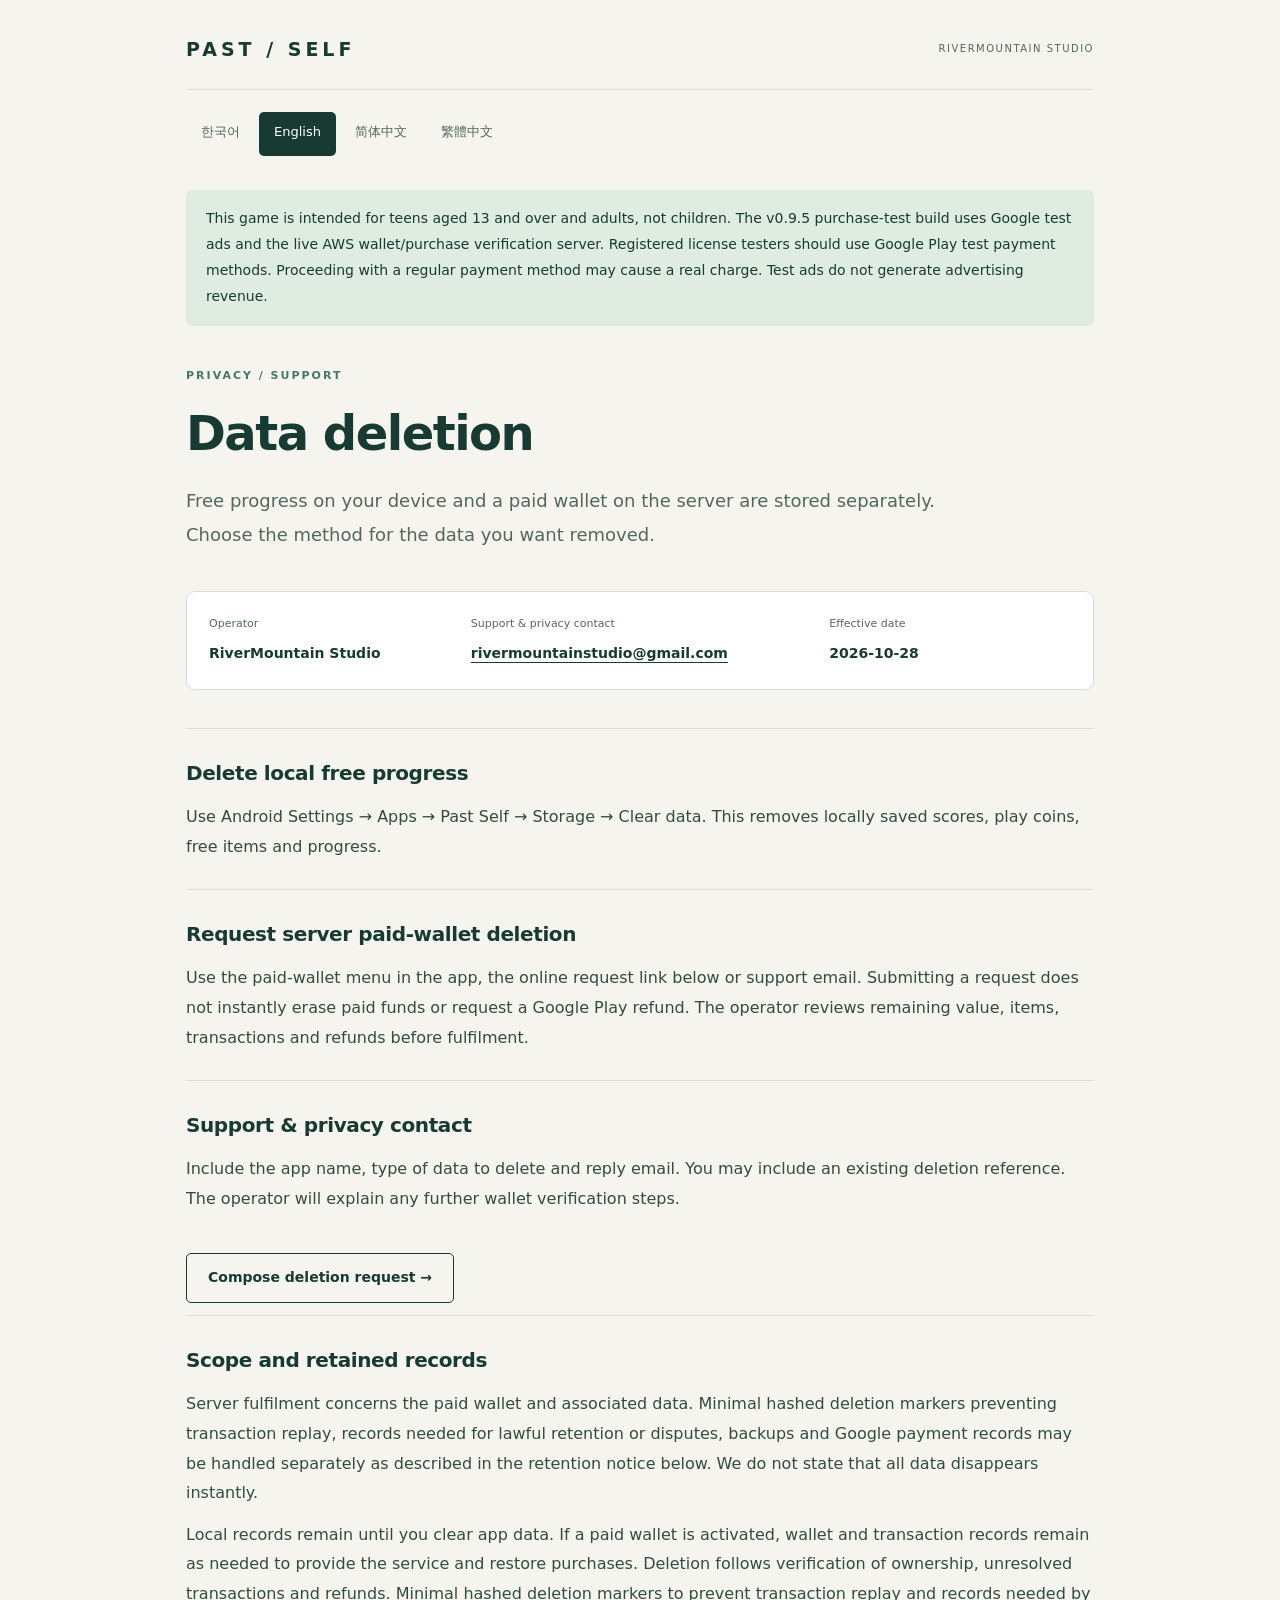
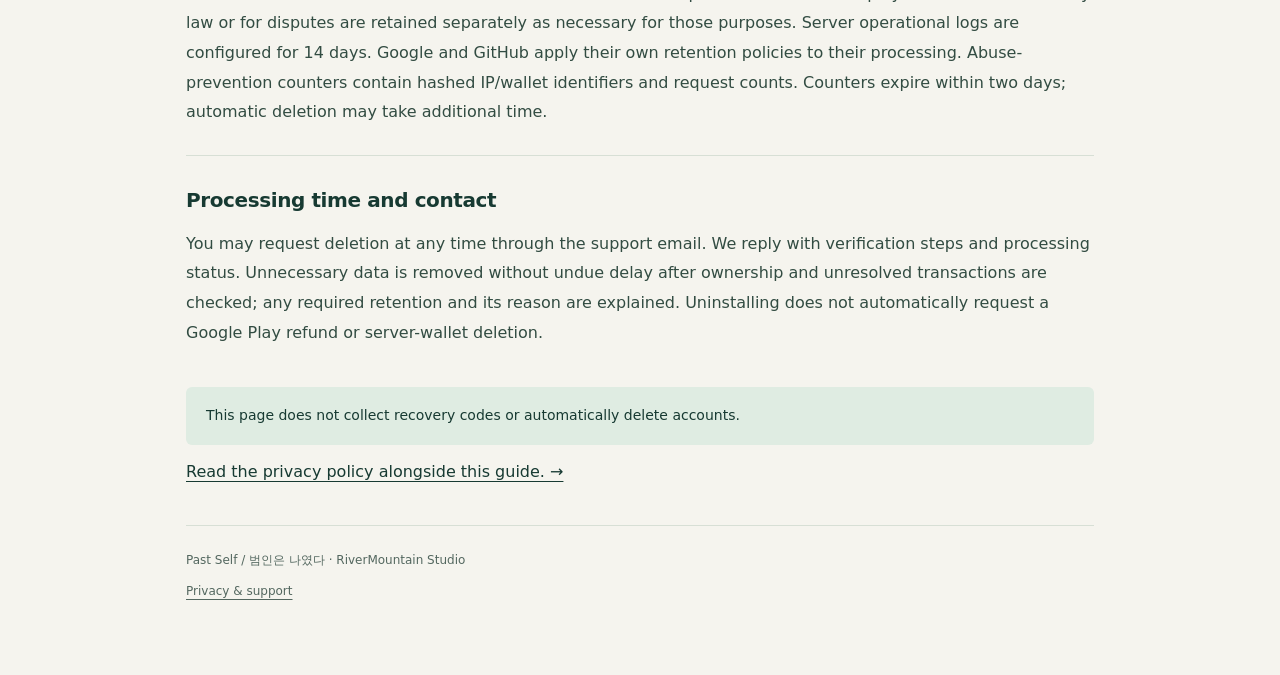
==== commit 9044f567: "Document temporary hashed abuse counters and v0.9.5 purchase testing" ====
--- a/delete-data.html
+++ b/delete-data.html
@@ -1,2 +1,2 @@
 <!doctype html>
-<html lang="en"><head><meta charset="utf-8"><meta name="viewport" content="width=device-width,initial-scale=1"><meta name="robots" content="noindex,follow"><meta http-equiv="Content-Security-Policy" content="default-src 'none'; style-src 'self'; script-src 'self'; img-src 'self' data:; connect-src 'none'; base-uri 'none'; form-action 'none'"><meta name="referrer" content="no-referrer"><title>Past Self · Data deletion</title><link rel="stylesheet" href="style.css"><script defer src="site.js"></script></head><body><div class="shell"><div class="brand"><a href="index.html">PAST / SELF</a><span>RIVERMOUNTAIN STUDIO</span></div><nav aria-label="Language / 언어"><a href="?lang=ko#ko" data-language="ko" lang="ko">한국어</a><a href="?lang=en#en" data-language="en" lang="en">English</a><a href="?lang=zh-Hans#zh-Hans" data-language="zh-Hans" lang="zh-Hans">简体中文</a><a href="?lang=zh-Hant#zh-Hant" data-language="zh-Hant" lang="zh-Hant">繁體中文</a></nav><main><article id="ko" data-language-panel="ko" lang="ko"><p class="note">이 게임은 만 13세 이상의 청소년과 성인을 대상으로 하며 어린이를 대상으로 제작하지 않았습니다. v0.9.4 구매 테스트 버전은 Google 테스트 광고와 실제 AWS 지갑·구매 검증 서버를 사용합니다. 등록한 라이선스 테스터는 Google Play 테스트 결제수단으로 구매를 시험해야 합니다. 일반 결제수단으로 진행하면 실제 요금이 발생할 수 있습니다. 테스트 광고는 실제 광고 수익을 발생시키지 않습니다.</p><header class="hero"><p class="eyebrow">개인정보 · 지원</p><h1>데이터 삭제 안내</h1><p class="lead">기기의 무료 기록과 서버의 유료 지갑은 서로 다른 곳에 저장됩니다. 삭제할 자료에 맞는 방법을 선택하세요.</p></header><dl class="metadata"><div><dt>운영자</dt><dd>RiverMountain Studio</dd></div><div><dt>지원 및 개인정보 문의</dt><dd><a href="mailto:rivermountainstudio@gmail.com">rivermountainstudio@gmail.com</a></dd></div><div><dt>적용일</dt><dd>2026-10-28</dd></div></dl><section><h2>기기의 무료 기록 삭제</h2><p>Android 설정 → 앱 → 범인은 나였다 → 저장공간 → 데이터 삭제를 이용하세요. 기기에 저장된 점수·플레이 코인·무료 아이템·진행 상태가 삭제됩니다.</p></section><section><h2>서버 유료 지갑 삭제 요청</h2><p>앱의 유료 지갑 메뉴에서 삭제 요청을 보내거나, 아래 온라인 요청 페이지 또는 지원 이메일을 이용하세요. 요청만으로 유료 잔액이 즉시 없어지거나 Google Play 환불이 접수되지는 않습니다. 운영자가 남은 잔액·아이템·거래와 환불 상태를 확인한 뒤 처리합니다.</p></section><section><h2>지원 및 개인정보 문의</h2><p>이메일에는 앱 이름, 삭제하려는 자료의 종류, 회신받을 이메일을 적어주세요. 이미 받은 삭제 접수번호가 있으면 함께 적을 수 있습니다. 지갑 확인에 필요한 추가 절차는 운영자가 안내합니다.</p></section><p><a class="button secondary" href="mailto:rivermountainstudio@gmail.com?subject=Past%20Self%20%EB%8D%B0%EC%9D%B4%ED%84%B0%20%EC%82%AD%EC%A0%9C%20%EC%9A%94%EC%B2%AD&amp;body=%EC%95%B1%3A%20%EB%B2%94%EC%9D%B8%EC%9D%80%20%EB%82%98%EC%98%80%EB%8B%A4%20/%20Past%20Self%0A%EC%82%AD%EC%A0%9C%ED%95%98%EB%A0%A4%EB%8A%94%20%EC%9E%90%EB%A3%8C%3A%0A%ED%9A%8C%EC%8B%A0%20%EC%9D%B4%EB%A9%94%EC%9D%BC%3A%0A%EA%B8%B0%EC%A1%B4%20%EC%A0%91%EC%88%98%EB%B2%88%ED%98%B8%28%EC%9E%88%EB%8A%94%20%EA%B2%BD%EC%9A%B0%29%3A%0A%0A%EB%B3%B5%EA%B5%AC%20%EC%BD%94%EB%93%9C%C2%B7%EC%B9%B4%EB%93%9C%EB%B2%88%ED%98%B8%C2%B7%EC%8B%A0%EB%B6%84%EC%A6%9D%EC%9D%80%20%EC%B2%A8%EB%B6%80%ED%95%98%EC%A7%80%20%EB%A7%88%EC%84%B8%EC%9A%94.">이메일로 삭제 요청 작성 →</a></p><section><h2>삭제 범위와 보유 자료</h2><p>서버 삭제 처리 대상은 유료 지갑과 관련 자료입니다. 거래 재사용 방지를 위한 최소 해시 삭제 기록, 법적·분쟁 대응 보유가 필요한 거래 자료, 백업 및 Google의 결제 기록은 아래 보유 안내에 따라 별도로 처리될 수 있습니다. 모든 자료가 즉시 삭제된다고 안내하지 않습니다.</p><p>기기 기록은 이용자가 앱 데이터를 지울 때까지 보관됩니다. 유료 지갑을 활성화한 경우 지갑과 거래 자료는 서비스 제공 및 구매 복구에 필요한 동안 보관하며, 삭제 요청 시 소유·미처리 거래·환불 상태를 확인하여 삭제합니다. 부정 거래 재사용 방지를 위한 최소 해시 삭제 표식과 법령·분쟁 대응에 필요한 자료는 해당 목적에 필요한 동안 분리 보관합니다. 서버 운영 로그의 보관 설정은 14일입니다. Google과 GitHub가 처리하는 자료는 각 서비스의 보유 정책이 적용됩니다.</p></section><section><h2>처리 시점과 연락</h2><p>지원 이메일로 언제든 삭제를 요청할 수 있습니다. 접수 후 필요한 확인 절차와 처리 상태를 회신합니다. 본인 확인과 미처리 거래 확인 후 불필요한 자료를 지체 없이 삭제하며, 보관이 필요한 자료와 사유가 있으면 안내합니다. 앱 삭제는 Google Play 환불 또는 서버 지갑 삭제를 자동으로 요청하지 않습니다.</p></section><p class="note">이 페이지는 복구 코드를 입력받거나 자동으로 계정을 삭제하지 않습니다.</p><p><a href="privacy.html?lang=ko">이 안내와 함께 개인정보처리방침을 확인하세요. →</a></p><footer>Past Self / 범인은 나였다 · RiverMountain Studio<br><a href="index.html?lang=ko">개인정보와 지원</a></footer></article><article id="en" data-language-panel="en" lang="en"><p class="note">This game is intended for teens aged 13 and over and adults, not children. The v0.9.4 purchase-test build uses Google test ads and the live AWS wallet/purchase verification server. Registered license testers should use Google Play test payment methods. Proceeding with a regular payment method may cause a real charge. Test ads do not generate advertising revenue.</p><header class="hero"><p class="eyebrow">PRIVACY / SUPPORT</p><h1>Data deletion</h1><p class="lead">Free progress on your device and a paid wallet on the server are stored separately. Choose the method for the data you want removed.</p></header><dl class="metadata"><div><dt>Operator</dt><dd>RiverMountain Studio</dd></div><div><dt>Support & privacy contact</dt><dd><a href="mailto:rivermountainstudio@gmail.com">rivermountainstudio@gmail.com</a></dd></div><div><dt>Effective date</dt><dd>2026-10-28</dd></div></dl><section><h2>Delete local free progress</h2><p>Use Android Settings → Apps → Past Self → Storage → Clear data. This removes locally saved scores, play coins, free items and progress.</p></section><section><h2>Request server paid-wallet deletion</h2><p>Use the paid-wallet menu in the app, the online request link below or support email. Submitting a request does not instantly erase paid funds or request a Google Play refund. The operator reviews remaining value, items, transactions and refunds before fulfilment.</p></section><section><h2>Support & privacy contact</h2><p>Include the app name, type of data to delete and reply email. You may include an existing deletion reference. The operator will explain any further wallet verification steps.</p></section><p><a class="button secondary" href="mailto:rivermountainstudio@gmail.com?subject=Past%20Self%20data%20deletion%20request&amp;body=App%3A%20Past%20Self%0AData%20to%20delete%3A%0AReply%20email%3A%0AExisting%20deletion%20reference%20%28if%20any%29%3A%0A%0ADo%20not%20attach%20recovery%20codes%2C%20card%20numbers%20or%20identity%20documents.">Compose deletion request →</a></p><section><h2>Scope and retained records</h2><p>Server fulfilment concerns the paid wallet and associated data. Minimal hashed deletion markers preventing transaction replay, records needed for lawful retention or disputes, backups and Google payment records may be handled separately as described in the retention notice below. We do not state that all data disappears instantly.</p><p>Local records remain until you clear app data. If a paid wallet is activated, wallet and transaction records remain as needed to provide the service and restore purchases. Deletion follows verification of ownership, unresolved transactions and refunds. Minimal hashed deletion markers to prevent transaction replay and records needed by law or for disputes are retained separately as necessary for those purposes. Server operational logs are configured for 14 days. Google and GitHub apply their own retention policies to their processing.</p></section><section><h2>Processing time and contact</h2><p>You may request deletion at any time through the support email. We reply with verification steps and processing status. Unnecessary data is removed without undue delay after ownership and unresolved transactions are checked; any required retention and its reason are explained. Uninstalling does not automatically request a Google Play refund or server-wallet deletion.</p></section><p class="note">This page does not collect recovery codes or automatically delete accounts.</p><p><a href="privacy.html?lang=en">Read the privacy policy alongside this guide. →</a></p><footer>Past Self / 범인은 나였다 · RiverMountain Studio<br><a href="index.html?lang=en">Privacy & support</a></footer></article><article id="zh-Hans" data-language-panel="zh-Hans" lang="zh-Hans"><p class="note">This game is intended for teens aged 13 and over and adults, not children. The v0.9.4 purchase-test build uses Google test ads and the live AWS wallet/purchase verification server. Registered license testers should use Google Play test payment methods. Proceeding with a regular payment method may cause a real charge. Test ads do not generate advertising revenue.</p><header class="hero"><p class="eyebrow">隐私 / 支持</p><h1>数据删除指南</h1><p class="lead">本机免费进度与服务器付费钱包分别保存，请选择对应的删除方式。</p></header><dl class="metadata"><div><dt>运营方</dt><dd>RiverMountain Studio</dd></div><div><dt>支持与隐私联系</dt><dd><a href="mailto:rivermountainstudio@gmail.com">rivermountainstudio@gmail.com</a></dd></div><div><dt>生效日期</dt><dd>2026-10-28</dd></div></dl><section><h2>删除本机免费进度</h2><p>Android设置 → 应用 → 过去的我 → 存储 → 清除数据。将删除本机分数、游玩金币、免费道具与进度。</p></section><section><h2>申请删除服务器付费钱包</h2><p>可通过应用付费钱包菜单、下方在线入口或支持邮箱申请。申请不会立即清空付费余额，也不等于申请Google Play退款。运营方确认剩余价值、道具、交易与退款后处理。</p></section><section><h2>支持与隐私联系</h2><p>请注明应用名称、要删除的数据类型与回复邮箱。如已有删除申请编号，可一并提供。钱包验证步骤由运营方说明。</p></section><p><a class="button secondary" href="mailto:rivermountainstudio@gmail.com?subject=Past%20Self%20%E6%95%B0%E6%8D%AE%E5%88%A0%E9%99%A4%E7%94%B3%E8%AF%B7&amp;body=%E5%BA%94%E7%94%A8%EF%BC%9A%E8%BF%87%E5%8E%BB%E7%9A%84%E6%88%91%20/%20Past%20Self%0A%E8%A6%81%E5%88%A0%E9%99%A4%E7%9A%84%E6%95%B0%E6%8D%AE%EF%BC%9A%0A%E5%9B%9E%E5%A4%8D%E9%82%AE%E7%AE%B1%EF%BC%9A%0A%E5%B7%B2%E6%9C%89%E7%94%B3%E8%AF%B7%E7%BC%96%E5%8F%B7%EF%BC%88%E5%A6%82%E6%9C%89%EF%BC%89%EF%BC%9A%0A%0A%E8%AF%B7%E5%8B%BF%E9%99%84%E4%B8%8A%E6%81%A2%E5%A4%8D%E7%A0%81%E3%80%81%E9%93%B6%E8%A1%8C%E5%8D%A1%E5%8F%B7%E6%88%96%E8%BA%AB%E4%BB%BD%E8%AF%81%E4%BB%B6%E3%80%82">撰写删除申请邮件 →</a></p><section><h2>删除范围与保留记录</h2><p>服务器处理范围为付费钱包及相关数据。用于防止交易重放的最小哈希删除标记、依法或争议处理需保留的记录、备份及Google支付记录，可能按下方保留说明另行处理。我们不声称所有数据会立即消失。</p><p>Local records remain until you clear app data. If a paid wallet is activated, wallet and transaction records remain as needed to provide the service and restore purchases. Deletion follows verification of ownership, unresolved transactions and refunds. Minimal hashed deletion markers to prevent transaction replay and records needed by law or for disputes are retained separately as necessary for those purposes. Server operational logs are configured for 14 days. Google and GitHub apply their own retention policies to their processing.</p></section><section><h2>处理时间与联系</h2><p>You may request deletion at any time through the support email. We reply with verification steps and processing status. Unnecessary data is removed without undue delay after ownership and unresolved transactions are checked; any required retention and its reason are explained. Uninstalling does not automatically request a Google Play refund or server-wallet deletion.</p></section><p class="note">此页面不收集恢复码，也不会自动删除账号。</p><p><a href="privacy.html?lang=zh-Hans">请同时阅读隐私政策。 →</a></p><footer>Past Self / 过去的我 · RiverMountain Studio<br><a href="index.html?lang=zh-Hans">隐私与支持</a></footer></article><article id="zh-Hant" data-language-panel="zh-Hant" lang="zh-Hant"><p class="note">This game is intended for teens aged 13 and over and adults, not children. The v0.9.4 purchase-test build uses Google test ads and the live AWS wallet/purchase verification server. Registered license testers should use Google Play test payment methods. Proceeding with a regular payment method may cause a real charge. Test ads do not generate advertising revenue.</p><header class="hero"><p class="eyebrow">隱私 / 支援</p><h1>資料刪除指南</h1><p class="lead">本機免費進度與伺服器付費錢包分開儲存，請選擇對應的刪除方式。</p></header><dl class="metadata"><div><dt>營運方</dt><dd>RiverMountain Studio</dd></div><div><dt>支援與隱私聯絡</dt><dd><a href="mailto:rivermountainstudio@gmail.com">rivermountainstudio@gmail.com</a></dd></div><div><dt>生效日期</dt><dd>2026-10-28</dd></div></dl><section><h2>刪除本機免費進度</h2><p>Android設定 → 應用程式 → 過去的我 → 儲存空間 → 清除資料。將刪除本機分數、遊玩金幣、免費道具與進度。</p></section><section><h2>申請刪除伺服器付費錢包</h2><p>可透過應用程式付費錢包選單、下方線上入口或支援信箱申請。申請不會立即清空付費餘額，也不等同於申請Google Play退款。營運方確認剩餘價值、道具、交易與退款後處理。</p></section><section><h2>支援與隱私聯絡</h2><p>請註明應用程式名稱、要刪除的資料類型與回覆信箱。如已有刪除申請編號，可一併提供。錢包驗證步驟由營運方說明。</p></section><p><a class="button secondary" href="mailto:rivermountainstudio@gmail.com?subject=Past%20Self%20%E8%B3%87%E6%96%99%E5%88%AA%E9%99%A4%E7%94%B3%E8%AB%8B&amp;body=%E6%87%89%E7%94%A8%E7%A8%8B%E5%BC%8F%EF%BC%9A%E9%81%8E%E5%8E%BB%E7%9A%84%E6%88%91%20/%20Past%20Self%0A%E8%A6%81%E5%88%AA%E9%99%A4%E7%9A%84%E8%B3%87%E6%96%99%EF%BC%9A%0A%E5%9B%9E%E8%A6%86%E4%BF%A1%E7%AE%B1%EF%BC%9A%0A%E5%B7%B2%E6%9C%89%E7%94%B3%E8%AB%8B%E7%B7%A8%E8%99%9F%EF%BC%88%E5%A6%82%E6%9C%89%EF%BC%89%EF%BC%9A%0A%0A%E8%AB%8B%E5%8B%BF%E9%99%84%E4%B8%8A%E9%82%84%E5%8E%9F%E4%BB%A3%E7%A2%BC%E3%80%81%E9%8A%80%E8%A1%8C%E5%8D%A1%E8%99%9F%E6%88%96%E8%BA%AB%E5%88%86%E8%AD%89%E4%BB%B6%E3%80%82">撰寫刪除申請郵件 →</a></p><section><h2>刪除範圍與保留紀錄</h2><p>伺服器處理範圍為付費錢包及相關資料。用於防止交易重播的最小雜湊刪除標記、依法或爭議處理需保留的紀錄、備份及Google付款紀錄，可能依下方保留說明另行處理。我們不聲稱所有資料會立即消失。</p><p>Local records remain until you clear app data. If a paid wallet is activated, wallet and transaction records remain as needed to provide the service and restore purchases. Deletion follows verification of ownership, unresolved transactions and refunds. Minimal hashed deletion markers to prevent transaction replay and records needed by law or for disputes are retained separately as necessary for those purposes. Server operational logs are configured for 14 days. Google and GitHub apply their own retention policies to their processing.</p></section><section><h2>處理時間與聯絡</h2><p>You may request deletion at any time through the support email. We reply with verification steps and processing status. Unnecessary data is removed without undue delay after ownership and unresolved transactions are checked; any required retention and its reason are explained. Uninstalling does not automatically request a Google Play refund or server-wallet deletion.</p></section><p class="note">此頁不收集還原代碼，也不會自動刪除帳戶。</p><p><a href="privacy.html?lang=zh-Hant">請同時閱讀隱私政策。 →</a></p><footer>Past Self / 過去的我 · RiverMountain Studio<br><a href="index.html?lang=zh-Hant">隱私與支援</a></footer></article></main></div></body></html>
+<html lang="en"><head><meta charset="utf-8"><meta name="viewport" content="width=device-width,initial-scale=1"><meta name="robots" content="noindex,follow"><meta http-equiv="Content-Security-Policy" content="default-src 'none'; style-src 'self'; script-src 'self'; img-src 'self' data:; connect-src 'none'; base-uri 'none'; form-action 'none'"><meta name="referrer" content="no-referrer"><title>Past Self · Data deletion</title><link rel="stylesheet" href="style.css"><script defer src="site.js"></script></head><body><div class="shell"><div class="brand"><a href="index.html">PAST / SELF</a><span>RIVERMOUNTAIN STUDIO</span></div><nav aria-label="Language / 언어"><a href="?lang=ko#ko" data-language="ko" lang="ko">한국어</a><a href="?lang=en#en" data-language="en" lang="en">English</a><a href="?lang=zh-Hans#zh-Hans" data-language="zh-Hans" lang="zh-Hans">简体中文</a><a href="?lang=zh-Hant#zh-Hant" data-language="zh-Hant" lang="zh-Hant">繁體中文</a></nav><main><article id="ko" data-language-panel="ko" lang="ko"><p class="note">이 게임은 만 13세 이상의 청소년과 성인을 대상으로 하며 어린이를 대상으로 제작하지 않았습니다. v0.9.5 구매 테스트 버전은 Google 테스트 광고와 실제 AWS 지갑·구매 검증 서버를 사용합니다. 등록한 라이선스 테스터는 Google Play 테스트 결제수단으로 구매를 시험해야 합니다. 일반 결제수단으로 진행하면 실제 요금이 발생할 수 있습니다. 테스트 광고는 실제 광고 수익을 발생시키지 않습니다.</p><header class="hero"><p class="eyebrow">개인정보 · 지원</p><h1>데이터 삭제 안내</h1><p class="lead">기기의 무료 기록과 서버의 유료 지갑은 서로 다른 곳에 저장됩니다. 삭제할 자료에 맞는 방법을 선택하세요.</p></header><dl class="metadata"><div><dt>운영자</dt><dd>RiverMountain Studio</dd></div><div><dt>지원 및 개인정보 문의</dt><dd><a href="mailto:rivermountainstudio@gmail.com">rivermountainstudio@gmail.com</a></dd></div><div><dt>적용일</dt><dd>2026-10-28</dd></div></dl><section><h2>기기의 무료 기록 삭제</h2><p>Android 설정 → 앱 → 범인은 나였다 → 저장공간 → 데이터 삭제를 이용하세요. 기기에 저장된 점수·플레이 코인·무료 아이템·진행 상태가 삭제됩니다.</p></section><section><h2>서버 유료 지갑 삭제 요청</h2><p>앱의 유료 지갑 메뉴에서 삭제 요청을 보내거나, 아래 온라인 요청 페이지 또는 지원 이메일을 이용하세요. 요청만으로 유료 잔액이 즉시 없어지거나 Google Play 환불이 접수되지는 않습니다. 운영자가 남은 잔액·아이템·거래와 환불 상태를 확인한 뒤 처리합니다.</p></section><section><h2>지원 및 개인정보 문의</h2><p>이메일에는 앱 이름, 삭제하려는 자료의 종류, 회신받을 이메일을 적어주세요. 이미 받은 삭제 접수번호가 있으면 함께 적을 수 있습니다. 지갑 확인에 필요한 추가 절차는 운영자가 안내합니다.</p></section><p><a class="button secondary" href="mailto:rivermountainstudio@gmail.com?subject=Past%20Self%20%EB%8D%B0%EC%9D%B4%ED%84%B0%20%EC%82%AD%EC%A0%9C%20%EC%9A%94%EC%B2%AD&amp;body=%EC%95%B1%3A%20%EB%B2%94%EC%9D%B8%EC%9D%80%20%EB%82%98%EC%98%80%EB%8B%A4%20/%20Past%20Self%0A%EC%82%AD%EC%A0%9C%ED%95%98%EB%A0%A4%EB%8A%94%20%EC%9E%90%EB%A3%8C%3A%0A%ED%9A%8C%EC%8B%A0%20%EC%9D%B4%EB%A9%94%EC%9D%BC%3A%0A%EA%B8%B0%EC%A1%B4%20%EC%A0%91%EC%88%98%EB%B2%88%ED%98%B8%28%EC%9E%88%EB%8A%94%20%EA%B2%BD%EC%9A%B0%29%3A%0A%0A%EB%B3%B5%EA%B5%AC%20%EC%BD%94%EB%93%9C%C2%B7%EC%B9%B4%EB%93%9C%EB%B2%88%ED%98%B8%C2%B7%EC%8B%A0%EB%B6%84%EC%A6%9D%EC%9D%80%20%EC%B2%A8%EB%B6%80%ED%95%98%EC%A7%80%20%EB%A7%88%EC%84%B8%EC%9A%94.">이메일로 삭제 요청 작성 →</a></p><section><h2>삭제 범위와 보유 자료</h2><p>서버 삭제 처리 대상은 유료 지갑과 관련 자료입니다. 거래 재사용 방지를 위한 최소 해시 삭제 기록, 법적·분쟁 대응 보유가 필요한 거래 자료, 백업 및 Google의 결제 기록은 아래 보유 안내에 따라 별도로 처리될 수 있습니다. 모든 자료가 즉시 삭제된다고 안내하지 않습니다.</p><p>기기 기록은 이용자가 앱 데이터를 지울 때까지 보관됩니다. 유료 지갑을 활성화한 경우 지갑과 거래 자료는 서비스 제공 및 구매 복구에 필요한 동안 보관하며, 삭제 요청 시 소유·미처리 거래·환불 상태를 확인하여 삭제합니다. 부정 거래 재사용 방지를 위한 최소 해시 삭제 표식과 법령·분쟁 대응에 필요한 자료는 해당 목적에 필요한 동안 분리 보관합니다. 서버 운영 로그의 보관 설정은 14일입니다. Google과 GitHub가 처리하는 자료는 각 서비스의 보유 정책이 적용됩니다. 반복 호출 방지 기록에는 IP·지갑 식별자의 해시와 요청 횟수를 보관합니다. 기록은 최대 2일 후 만료되며 실제 자동 삭제까지 추가 시간이 걸릴 수 있습니다.</p></section><section><h2>처리 시점과 연락</h2><p>지원 이메일로 언제든 삭제를 요청할 수 있습니다. 접수 후 필요한 확인 절차와 처리 상태를 회신합니다. 본인 확인과 미처리 거래 확인 후 불필요한 자료를 지체 없이 삭제하며, 보관이 필요한 자료와 사유가 있으면 안내합니다. 앱 삭제는 Google Play 환불 또는 서버 지갑 삭제를 자동으로 요청하지 않습니다.</p></section><p class="note">이 페이지는 복구 코드를 입력받거나 자동으로 계정을 삭제하지 않습니다.</p><p><a href="privacy.html?lang=ko">이 안내와 함께 개인정보처리방침을 확인하세요. →</a></p><footer>Past Self / 범인은 나였다 · RiverMountain Studio<br><a href="index.html?lang=ko">개인정보와 지원</a></footer></article><article id="en" data-language-panel="en" lang="en"><p class="note">This game is intended for teens aged 13 and over and adults, not children. The v0.9.5 purchase-test build uses Google test ads and the live AWS wallet/purchase verification server. Registered license testers should use Google Play test payment methods. Proceeding with a regular payment method may cause a real charge. Test ads do not generate advertising revenue.</p><header class="hero"><p class="eyebrow">PRIVACY / SUPPORT</p><h1>Data deletion</h1><p class="lead">Free progress on your device and a paid wallet on the server are stored separately. Choose the method for the data you want removed.</p></header><dl class="metadata"><div><dt>Operator</dt><dd>RiverMountain Studio</dd></div><div><dt>Support & privacy contact</dt><dd><a href="mailto:rivermountainstudio@gmail.com">rivermountainstudio@gmail.com</a></dd></div><div><dt>Effective date</dt><dd>2026-10-28</dd></div></dl><section><h2>Delete local free progress</h2><p>Use Android Settings → Apps → Past Self → Storage → Clear data. This removes locally saved scores, play coins, free items and progress.</p></section><section><h2>Request server paid-wallet deletion</h2><p>Use the paid-wallet menu in the app, the online request link below or support email. Submitting a request does not instantly erase paid funds or request a Google Play refund. The operator reviews remaining value, items, transactions and refunds before fulfilment.</p></section><section><h2>Support & privacy contact</h2><p>Include the app name, type of data to delete and reply email. You may include an existing deletion reference. The operator will explain any further wallet verification steps.</p></section><p><a class="button secondary" href="mailto:rivermountainstudio@gmail.com?subject=Past%20Self%20data%20deletion%20request&amp;body=App%3A%20Past%20Self%0AData%20to%20delete%3A%0AReply%20email%3A%0AExisting%20deletion%20reference%20%28if%20any%29%3A%0A%0ADo%20not%20attach%20recovery%20codes%2C%20card%20numbers%20or%20identity%20documents.">Compose deletion request →</a></p><section><h2>Scope and retained records</h2><p>Server fulfilment concerns the paid wallet and associated data. Minimal hashed deletion markers preventing transaction replay, records needed for lawful retention or disputes, backups and Google payment records may be handled separately as described in the retention notice below. We do not state that all data disappears instantly.</p><p>Local records remain until you clear app data. If a paid wallet is activated, wallet and transaction records remain as needed to provide the service and restore purchases. Deletion follows verification of ownership, unresolved transactions and refunds. Minimal hashed deletion markers to prevent transaction replay and records needed by law or for disputes are retained separately as necessary for those purposes. Server operational logs are configured for 14 days. Google and GitHub apply their own retention policies to their processing. Abuse-prevention counters contain hashed IP/wallet identifiers and request counts. Counters expire within two days; automatic deletion may take additional time.</p></section><section><h2>Processing time and contact</h2><p>You may request deletion at any time through the support email. We reply with verification steps and processing status. Unnecessary data is removed without undue delay after ownership and unresolved transactions are checked; any required retention and its reason are explained. Uninstalling does not automatically request a Google Play refund or server-wallet deletion.</p></section><p class="note">This page does not collect recovery codes or automatically delete accounts.</p><p><a href="privacy.html?lang=en">Read the privacy policy alongside this guide. →</a></p><footer>Past Self / 범인은 나였다 · RiverMountain Studio<br><a href="index.html?lang=en">Privacy & support</a></footer></article><article id="zh-Hans" data-language-panel="zh-Hans" lang="zh-Hans"><p class="note">This game is intended for teens aged 13 and over and adults, not children. The v0.9.5 purchase-test build uses Google test ads and the live AWS wallet/purchase verification server. Registered license testers should use Google Play test payment methods. Proceeding with a regular payment method may cause a real charge. Test ads do not generate advertising revenue.</p><header class="hero"><p class="eyebrow">隐私 / 支持</p><h1>数据删除指南</h1><p class="lead">本机免费进度与服务器付费钱包分别保存，请选择对应的删除方式。</p></header><dl class="metadata"><div><dt>运营方</dt><dd>RiverMountain Studio</dd></div><div><dt>支持与隐私联系</dt><dd><a href="mailto:rivermountainstudio@gmail.com">rivermountainstudio@gmail.com</a></dd></div><div><dt>生效日期</dt><dd>2026-10-28</dd></div></dl><section><h2>删除本机免费进度</h2><p>Android设置 → 应用 → 过去的我 → 存储 → 清除数据。将删除本机分数、游玩金币、免费道具与进度。</p></section><section><h2>申请删除服务器付费钱包</h2><p>可通过应用付费钱包菜单、下方在线入口或支持邮箱申请。申请不会立即清空付费余额，也不等于申请Google Play退款。运营方确认剩余价值、道具、交易与退款后处理。</p></section><section><h2>支持与隐私联系</h2><p>请注明应用名称、要删除的数据类型与回复邮箱。如已有删除申请编号，可一并提供。钱包验证步骤由运营方说明。</p></section><p><a class="button secondary" href="mailto:rivermountainstudio@gmail.com?subject=Past%20Self%20%E6%95%B0%E6%8D%AE%E5%88%A0%E9%99%A4%E7%94%B3%E8%AF%B7&amp;body=%E5%BA%94%E7%94%A8%EF%BC%9A%E8%BF%87%E5%8E%BB%E7%9A%84%E6%88%91%20/%20Past%20Self%0A%E8%A6%81%E5%88%A0%E9%99%A4%E7%9A%84%E6%95%B0%E6%8D%AE%EF%BC%9A%0A%E5%9B%9E%E5%A4%8D%E9%82%AE%E7%AE%B1%EF%BC%9A%0A%E5%B7%B2%E6%9C%89%E7%94%B3%E8%AF%B7%E7%BC%96%E5%8F%B7%EF%BC%88%E5%A6%82%E6%9C%89%EF%BC%89%EF%BC%9A%0A%0A%E8%AF%B7%E5%8B%BF%E9%99%84%E4%B8%8A%E6%81%A2%E5%A4%8D%E7%A0%81%E3%80%81%E9%93%B6%E8%A1%8C%E5%8D%A1%E5%8F%B7%E6%88%96%E8%BA%AB%E4%BB%BD%E8%AF%81%E4%BB%B6%E3%80%82">撰写删除申请邮件 →</a></p><section><h2>删除范围与保留记录</h2><p>服务器处理范围为付费钱包及相关数据。用于防止交易重放的最小哈希删除标记、依法或争议处理需保留的记录、备份及Google支付记录，可能按下方保留说明另行处理。我们不声称所有数据会立即消失。</p><p>Local records remain until you clear app data. If a paid wallet is activated, wallet and transaction records remain as needed to provide the service and restore purchases. Deletion follows verification of ownership, unresolved transactions and refunds. Minimal hashed deletion markers to prevent transaction replay and records needed by law or for disputes are retained separately as necessary for those purposes. Server operational logs are configured for 14 days. Google and GitHub apply their own retention policies to their processing. Abuse-prevention counters contain hashed IP/wallet identifiers and request counts. Counters expire within two days; automatic deletion may take additional time.</p></section><section><h2>处理时间与联系</h2><p>You may request deletion at any time through the support email. We reply with verification steps and processing status. Unnecessary data is removed without undue delay after ownership and unresolved transactions are checked; any required retention and its reason are explained. Uninstalling does not automatically request a Google Play refund or server-wallet deletion.</p></section><p class="note">此页面不收集恢复码，也不会自动删除账号。</p><p><a href="privacy.html?lang=zh-Hans">请同时阅读隐私政策。 →</a></p><footer>Past Self / 过去的我 · RiverMountain Studio<br><a href="index.html?lang=zh-Hans">隐私与支持</a></footer></article><article id="zh-Hant" data-language-panel="zh-Hant" lang="zh-Hant"><p class="note">This game is intended for teens aged 13 and over and adults, not children. The v0.9.5 purchase-test build uses Google test ads and the live AWS wallet/purchase verification server. Registered license testers should use Google Play test payment methods. Proceeding with a regular payment method may cause a real charge. Test ads do not generate advertising revenue.</p><header class="hero"><p class="eyebrow">隱私 / 支援</p><h1>資料刪除指南</h1><p class="lead">本機免費進度與伺服器付費錢包分開儲存，請選擇對應的刪除方式。</p></header><dl class="metadata"><div><dt>營運方</dt><dd>RiverMountain Studio</dd></div><div><dt>支援與隱私聯絡</dt><dd><a href="mailto:rivermountainstudio@gmail.com">rivermountainstudio@gmail.com</a></dd></div><div><dt>生效日期</dt><dd>2026-10-28</dd></div></dl><section><h2>刪除本機免費進度</h2><p>Android設定 → 應用程式 → 過去的我 → 儲存空間 → 清除資料。將刪除本機分數、遊玩金幣、免費道具與進度。</p></section><section><h2>申請刪除伺服器付費錢包</h2><p>可透過應用程式付費錢包選單、下方線上入口或支援信箱申請。申請不會立即清空付費餘額，也不等同於申請Google Play退款。營運方確認剩餘價值、道具、交易與退款後處理。</p></section><section><h2>支援與隱私聯絡</h2><p>請註明應用程式名稱、要刪除的資料類型與回覆信箱。如已有刪除申請編號，可一併提供。錢包驗證步驟由營運方說明。</p></section><p><a class="button secondary" href="mailto:rivermountainstudio@gmail.com?subject=Past%20Self%20%E8%B3%87%E6%96%99%E5%88%AA%E9%99%A4%E7%94%B3%E8%AB%8B&amp;body=%E6%87%89%E7%94%A8%E7%A8%8B%E5%BC%8F%EF%BC%9A%E9%81%8E%E5%8E%BB%E7%9A%84%E6%88%91%20/%20Past%20Self%0A%E8%A6%81%E5%88%AA%E9%99%A4%E7%9A%84%E8%B3%87%E6%96%99%EF%BC%9A%0A%E5%9B%9E%E8%A6%86%E4%BF%A1%E7%AE%B1%EF%BC%9A%0A%E5%B7%B2%E6%9C%89%E7%94%B3%E8%AB%8B%E7%B7%A8%E8%99%9F%EF%BC%88%E5%A6%82%E6%9C%89%EF%BC%89%EF%BC%9A%0A%0A%E8%AB%8B%E5%8B%BF%E9%99%84%E4%B8%8A%E9%82%84%E5%8E%9F%E4%BB%A3%E7%A2%BC%E3%80%81%E9%8A%80%E8%A1%8C%E5%8D%A1%E8%99%9F%E6%88%96%E8%BA%AB%E5%88%86%E8%AD%89%E4%BB%B6%E3%80%82">撰寫刪除申請郵件 →</a></p><section><h2>刪除範圍與保留紀錄</h2><p>伺服器處理範圍為付費錢包及相關資料。用於防止交易重播的最小雜湊刪除標記、依法或爭議處理需保留的紀錄、備份及Google付款紀錄，可能依下方保留說明另行處理。我們不聲稱所有資料會立即消失。</p><p>Local records remain until you clear app data. If a paid wallet is activated, wallet and transaction records remain as needed to provide the service and restore purchases. Deletion follows verification of ownership, unresolved transactions and refunds. Minimal hashed deletion markers to prevent transaction replay and records needed by law or for disputes are retained separately as necessary for those purposes. Server operational logs are configured for 14 days. Google and GitHub apply their own retention policies to their processing. Abuse-prevention counters contain hashed IP/wallet identifiers and request counts. Counters expire within two days; automatic deletion may take additional time.</p></section><section><h2>處理時間與聯絡</h2><p>You may request deletion at any time through the support email. We reply with verification steps and processing status. Unnecessary data is removed without undue delay after ownership and unresolved transactions are checked; any required retention and its reason are explained. Uninstalling does not automatically request a Google Play refund or server-wallet deletion.</p></section><p class="note">此頁不收集還原代碼，也不會自動刪除帳戶。</p><p><a href="privacy.html?lang=zh-Hant">請同時閱讀隱私政策。 →</a></p><footer>Past Self / 過去的我 · RiverMountain Studio<br><a href="index.html?lang=zh-Hant">隱私與支援</a></footer></article></main></div></body></html>
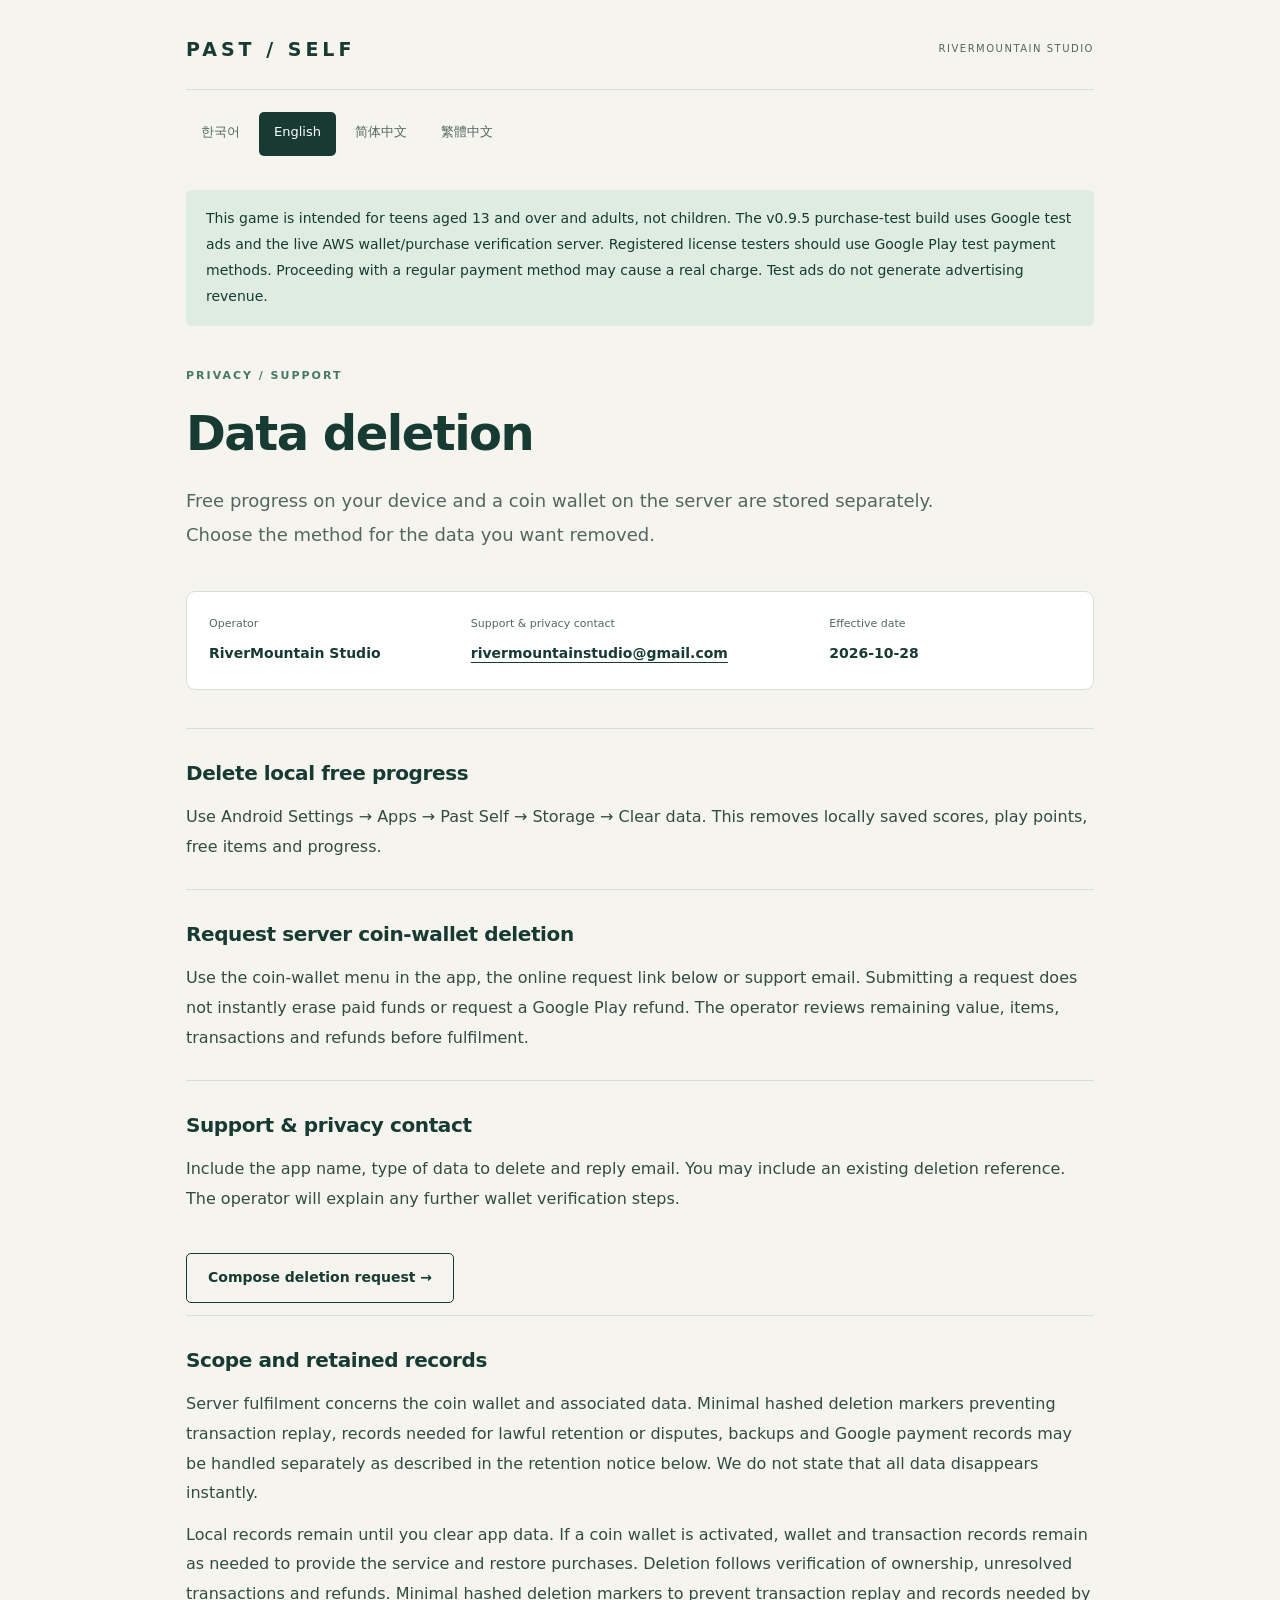
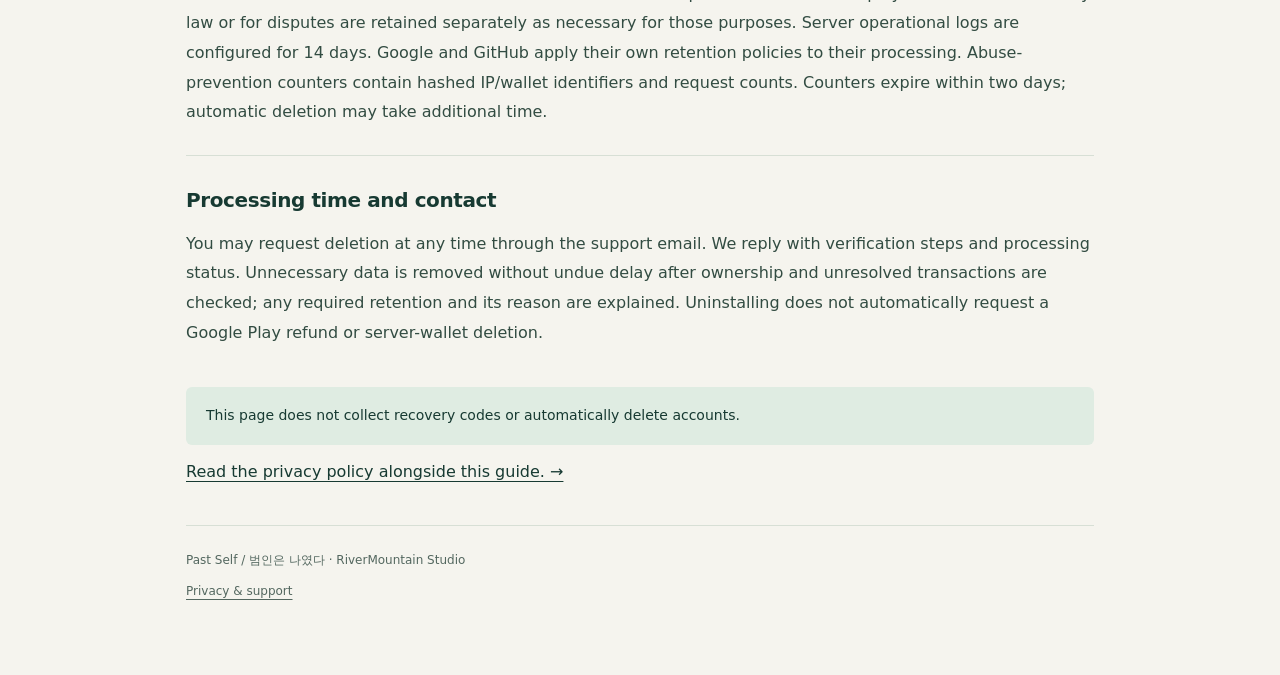
==== commit 129135a5: "Clarify coins, play points and wallet recovery for coin-purchased skins" ====
--- a/delete-data.html
+++ b/delete-data.html
@@ -1,2 +1,2 @@
 <!doctype html>
-<html lang="en"><head><meta charset="utf-8"><meta name="viewport" content="width=device-width,initial-scale=1"><meta name="robots" content="noindex,follow"><meta http-equiv="Content-Security-Policy" content="default-src 'none'; style-src 'self'; script-src 'self'; img-src 'self' data:; connect-src 'none'; base-uri 'none'; form-action 'none'"><meta name="referrer" content="no-referrer"><title>Past Self · Data deletion</title><link rel="stylesheet" href="style.css"><script defer src="site.js"></script></head><body><div class="shell"><div class="brand"><a href="index.html">PAST / SELF</a><span>RIVERMOUNTAIN STUDIO</span></div><nav aria-label="Language / 언어"><a href="?lang=ko#ko" data-language="ko" lang="ko">한국어</a><a href="?lang=en#en" data-language="en" lang="en">English</a><a href="?lang=zh-Hans#zh-Hans" data-language="zh-Hans" lang="zh-Hans">简体中文</a><a href="?lang=zh-Hant#zh-Hant" data-language="zh-Hant" lang="zh-Hant">繁體中文</a></nav><main><article id="ko" data-language-panel="ko" lang="ko"><p class="note">이 게임은 만 13세 이상의 청소년과 성인을 대상으로 하며 어린이를 대상으로 제작하지 않았습니다. v0.9.5 구매 테스트 버전은 Google 테스트 광고와 실제 AWS 지갑·구매 검증 서버를 사용합니다. 등록한 라이선스 테스터는 Google Play 테스트 결제수단으로 구매를 시험해야 합니다. 일반 결제수단으로 진행하면 실제 요금이 발생할 수 있습니다. 테스트 광고는 실제 광고 수익을 발생시키지 않습니다.</p><header class="hero"><p class="eyebrow">개인정보 · 지원</p><h1>데이터 삭제 안내</h1><p class="lead">기기의 무료 기록과 서버의 유료 지갑은 서로 다른 곳에 저장됩니다. 삭제할 자료에 맞는 방법을 선택하세요.</p></header><dl class="metadata"><div><dt>운영자</dt><dd>RiverMountain Studio</dd></div><div><dt>지원 및 개인정보 문의</dt><dd><a href="mailto:rivermountainstudio@gmail.com">rivermountainstudio@gmail.com</a></dd></div><div><dt>적용일</dt><dd>2026-10-28</dd></div></dl><section><h2>기기의 무료 기록 삭제</h2><p>Android 설정 → 앱 → 범인은 나였다 → 저장공간 → 데이터 삭제를 이용하세요. 기기에 저장된 점수·플레이 코인·무료 아이템·진행 상태가 삭제됩니다.</p></section><section><h2>서버 유료 지갑 삭제 요청</h2><p>앱의 유료 지갑 메뉴에서 삭제 요청을 보내거나, 아래 온라인 요청 페이지 또는 지원 이메일을 이용하세요. 요청만으로 유료 잔액이 즉시 없어지거나 Google Play 환불이 접수되지는 않습니다. 운영자가 남은 잔액·아이템·거래와 환불 상태를 확인한 뒤 처리합니다.</p></section><section><h2>지원 및 개인정보 문의</h2><p>이메일에는 앱 이름, 삭제하려는 자료의 종류, 회신받을 이메일을 적어주세요. 이미 받은 삭제 접수번호가 있으면 함께 적을 수 있습니다. 지갑 확인에 필요한 추가 절차는 운영자가 안내합니다.</p></section><p><a class="button secondary" href="mailto:rivermountainstudio@gmail.com?subject=Past%20Self%20%EB%8D%B0%EC%9D%B4%ED%84%B0%20%EC%82%AD%EC%A0%9C%20%EC%9A%94%EC%B2%AD&amp;body=%EC%95%B1%3A%20%EB%B2%94%EC%9D%B8%EC%9D%80%20%EB%82%98%EC%98%80%EB%8B%A4%20/%20Past%20Self%0A%EC%82%AD%EC%A0%9C%ED%95%98%EB%A0%A4%EB%8A%94%20%EC%9E%90%EB%A3%8C%3A%0A%ED%9A%8C%EC%8B%A0%20%EC%9D%B4%EB%A9%94%EC%9D%BC%3A%0A%EA%B8%B0%EC%A1%B4%20%EC%A0%91%EC%88%98%EB%B2%88%ED%98%B8%28%EC%9E%88%EB%8A%94%20%EA%B2%BD%EC%9A%B0%29%3A%0A%0A%EB%B3%B5%EA%B5%AC%20%EC%BD%94%EB%93%9C%C2%B7%EC%B9%B4%EB%93%9C%EB%B2%88%ED%98%B8%C2%B7%EC%8B%A0%EB%B6%84%EC%A6%9D%EC%9D%80%20%EC%B2%A8%EB%B6%80%ED%95%98%EC%A7%80%20%EB%A7%88%EC%84%B8%EC%9A%94.">이메일로 삭제 요청 작성 →</a></p><section><h2>삭제 범위와 보유 자료</h2><p>서버 삭제 처리 대상은 유료 지갑과 관련 자료입니다. 거래 재사용 방지를 위한 최소 해시 삭제 기록, 법적·분쟁 대응 보유가 필요한 거래 자료, 백업 및 Google의 결제 기록은 아래 보유 안내에 따라 별도로 처리될 수 있습니다. 모든 자료가 즉시 삭제된다고 안내하지 않습니다.</p><p>기기 기록은 이용자가 앱 데이터를 지울 때까지 보관됩니다. 유료 지갑을 활성화한 경우 지갑과 거래 자료는 서비스 제공 및 구매 복구에 필요한 동안 보관하며, 삭제 요청 시 소유·미처리 거래·환불 상태를 확인하여 삭제합니다. 부정 거래 재사용 방지를 위한 최소 해시 삭제 표식과 법령·분쟁 대응에 필요한 자료는 해당 목적에 필요한 동안 분리 보관합니다. 서버 운영 로그의 보관 설정은 14일입니다. Google과 GitHub가 처리하는 자료는 각 서비스의 보유 정책이 적용됩니다. 반복 호출 방지 기록에는 IP·지갑 식별자의 해시와 요청 횟수를 보관합니다. 기록은 최대 2일 후 만료되며 실제 자동 삭제까지 추가 시간이 걸릴 수 있습니다.</p></section><section><h2>처리 시점과 연락</h2><p>지원 이메일로 언제든 삭제를 요청할 수 있습니다. 접수 후 필요한 확인 절차와 처리 상태를 회신합니다. 본인 확인과 미처리 거래 확인 후 불필요한 자료를 지체 없이 삭제하며, 보관이 필요한 자료와 사유가 있으면 안내합니다. 앱 삭제는 Google Play 환불 또는 서버 지갑 삭제를 자동으로 요청하지 않습니다.</p></section><p class="note">이 페이지는 복구 코드를 입력받거나 자동으로 계정을 삭제하지 않습니다.</p><p><a href="privacy.html?lang=ko">이 안내와 함께 개인정보처리방침을 확인하세요. →</a></p><footer>Past Self / 범인은 나였다 · RiverMountain Studio<br><a href="index.html?lang=ko">개인정보와 지원</a></footer></article><article id="en" data-language-panel="en" lang="en"><p class="note">This game is intended for teens aged 13 and over and adults, not children. The v0.9.5 purchase-test build uses Google test ads and the live AWS wallet/purchase verification server. Registered license testers should use Google Play test payment methods. Proceeding with a regular payment method may cause a real charge. Test ads do not generate advertising revenue.</p><header class="hero"><p class="eyebrow">PRIVACY / SUPPORT</p><h1>Data deletion</h1><p class="lead">Free progress on your device and a paid wallet on the server are stored separately. Choose the method for the data you want removed.</p></header><dl class="metadata"><div><dt>Operator</dt><dd>RiverMountain Studio</dd></div><div><dt>Support & privacy contact</dt><dd><a href="mailto:rivermountainstudio@gmail.com">rivermountainstudio@gmail.com</a></dd></div><div><dt>Effective date</dt><dd>2026-10-28</dd></div></dl><section><h2>Delete local free progress</h2><p>Use Android Settings → Apps → Past Self → Storage → Clear data. This removes locally saved scores, play coins, free items and progress.</p></section><section><h2>Request server paid-wallet deletion</h2><p>Use the paid-wallet menu in the app, the online request link below or support email. Submitting a request does not instantly erase paid funds or request a Google Play refund. The operator reviews remaining value, items, transactions and refunds before fulfilment.</p></section><section><h2>Support & privacy contact</h2><p>Include the app name, type of data to delete and reply email. You may include an existing deletion reference. The operator will explain any further wallet verification steps.</p></section><p><a class="button secondary" href="mailto:rivermountainstudio@gmail.com?subject=Past%20Self%20data%20deletion%20request&amp;body=App%3A%20Past%20Self%0AData%20to%20delete%3A%0AReply%20email%3A%0AExisting%20deletion%20reference%20%28if%20any%29%3A%0A%0ADo%20not%20attach%20recovery%20codes%2C%20card%20numbers%20or%20identity%20documents.">Compose deletion request →</a></p><section><h2>Scope and retained records</h2><p>Server fulfilment concerns the paid wallet and associated data. Minimal hashed deletion markers preventing transaction replay, records needed for lawful retention or disputes, backups and Google payment records may be handled separately as described in the retention notice below. We do not state that all data disappears instantly.</p><p>Local records remain until you clear app data. If a paid wallet is activated, wallet and transaction records remain as needed to provide the service and restore purchases. Deletion follows verification of ownership, unresolved transactions and refunds. Minimal hashed deletion markers to prevent transaction replay and records needed by law or for disputes are retained separately as necessary for those purposes. Server operational logs are configured for 14 days. Google and GitHub apply their own retention policies to their processing. Abuse-prevention counters contain hashed IP/wallet identifiers and request counts. Counters expire within two days; automatic deletion may take additional time.</p></section><section><h2>Processing time and contact</h2><p>You may request deletion at any time through the support email. We reply with verification steps and processing status. Unnecessary data is removed without undue delay after ownership and unresolved transactions are checked; any required retention and its reason are explained. Uninstalling does not automatically request a Google Play refund or server-wallet deletion.</p></section><p class="note">This page does not collect recovery codes or automatically delete accounts.</p><p><a href="privacy.html?lang=en">Read the privacy policy alongside this guide. →</a></p><footer>Past Self / 범인은 나였다 · RiverMountain Studio<br><a href="index.html?lang=en">Privacy & support</a></footer></article><article id="zh-Hans" data-language-panel="zh-Hans" lang="zh-Hans"><p class="note">This game is intended for teens aged 13 and over and adults, not children. The v0.9.5 purchase-test build uses Google test ads and the live AWS wallet/purchase verification server. Registered license testers should use Google Play test payment methods. Proceeding with a regular payment method may cause a real charge. Test ads do not generate advertising revenue.</p><header class="hero"><p class="eyebrow">隐私 / 支持</p><h1>数据删除指南</h1><p class="lead">本机免费进度与服务器付费钱包分别保存，请选择对应的删除方式。</p></header><dl class="metadata"><div><dt>运营方</dt><dd>RiverMountain Studio</dd></div><div><dt>支持与隐私联系</dt><dd><a href="mailto:rivermountainstudio@gmail.com">rivermountainstudio@gmail.com</a></dd></div><div><dt>生效日期</dt><dd>2026-10-28</dd></div></dl><section><h2>删除本机免费进度</h2><p>Android设置 → 应用 → 过去的我 → 存储 → 清除数据。将删除本机分数、游玩金币、免费道具与进度。</p></section><section><h2>申请删除服务器付费钱包</h2><p>可通过应用付费钱包菜单、下方在线入口或支持邮箱申请。申请不会立即清空付费余额，也不等于申请Google Play退款。运营方确认剩余价值、道具、交易与退款后处理。</p></section><section><h2>支持与隐私联系</h2><p>请注明应用名称、要删除的数据类型与回复邮箱。如已有删除申请编号，可一并提供。钱包验证步骤由运营方说明。</p></section><p><a class="button secondary" href="mailto:rivermountainstudio@gmail.com?subject=Past%20Self%20%E6%95%B0%E6%8D%AE%E5%88%A0%E9%99%A4%E7%94%B3%E8%AF%B7&amp;body=%E5%BA%94%E7%94%A8%EF%BC%9A%E8%BF%87%E5%8E%BB%E7%9A%84%E6%88%91%20/%20Past%20Self%0A%E8%A6%81%E5%88%A0%E9%99%A4%E7%9A%84%E6%95%B0%E6%8D%AE%EF%BC%9A%0A%E5%9B%9E%E5%A4%8D%E9%82%AE%E7%AE%B1%EF%BC%9A%0A%E5%B7%B2%E6%9C%89%E7%94%B3%E8%AF%B7%E7%BC%96%E5%8F%B7%EF%BC%88%E5%A6%82%E6%9C%89%EF%BC%89%EF%BC%9A%0A%0A%E8%AF%B7%E5%8B%BF%E9%99%84%E4%B8%8A%E6%81%A2%E5%A4%8D%E7%A0%81%E3%80%81%E9%93%B6%E8%A1%8C%E5%8D%A1%E5%8F%B7%E6%88%96%E8%BA%AB%E4%BB%BD%E8%AF%81%E4%BB%B6%E3%80%82">撰写删除申请邮件 →</a></p><section><h2>删除范围与保留记录</h2><p>服务器处理范围为付费钱包及相关数据。用于防止交易重放的最小哈希删除标记、依法或争议处理需保留的记录、备份及Google支付记录，可能按下方保留说明另行处理。我们不声称所有数据会立即消失。</p><p>Local records remain until you clear app data. If a paid wallet is activated, wallet and transaction records remain as needed to provide the service and restore purchases. Deletion follows verification of ownership, unresolved transactions and refunds. Minimal hashed deletion markers to prevent transaction replay and records needed by law or for disputes are retained separately as necessary for those purposes. Server operational logs are configured for 14 days. Google and GitHub apply their own retention policies to their processing. Abuse-prevention counters contain hashed IP/wallet identifiers and request counts. Counters expire within two days; automatic deletion may take additional time.</p></section><section><h2>处理时间与联系</h2><p>You may request deletion at any time through the support email. We reply with verification steps and processing status. Unnecessary data is removed without undue delay after ownership and unresolved transactions are checked; any required retention and its reason are explained. Uninstalling does not automatically request a Google Play refund or server-wallet deletion.</p></section><p class="note">此页面不收集恢复码，也不会自动删除账号。</p><p><a href="privacy.html?lang=zh-Hans">请同时阅读隐私政策。 →</a></p><footer>Past Self / 过去的我 · RiverMountain Studio<br><a href="index.html?lang=zh-Hans">隐私与支持</a></footer></article><article id="zh-Hant" data-language-panel="zh-Hant" lang="zh-Hant"><p class="note">This game is intended for teens aged 13 and over and adults, not children. The v0.9.5 purchase-test build uses Google test ads and the live AWS wallet/purchase verification server. Registered license testers should use Google Play test payment methods. Proceeding with a regular payment method may cause a real charge. Test ads do not generate advertising revenue.</p><header class="hero"><p class="eyebrow">隱私 / 支援</p><h1>資料刪除指南</h1><p class="lead">本機免費進度與伺服器付費錢包分開儲存，請選擇對應的刪除方式。</p></header><dl class="metadata"><div><dt>營運方</dt><dd>RiverMountain Studio</dd></div><div><dt>支援與隱私聯絡</dt><dd><a href="mailto:rivermountainstudio@gmail.com">rivermountainstudio@gmail.com</a></dd></div><div><dt>生效日期</dt><dd>2026-10-28</dd></div></dl><section><h2>刪除本機免費進度</h2><p>Android設定 → 應用程式 → 過去的我 → 儲存空間 → 清除資料。將刪除本機分數、遊玩金幣、免費道具與進度。</p></section><section><h2>申請刪除伺服器付費錢包</h2><p>可透過應用程式付費錢包選單、下方線上入口或支援信箱申請。申請不會立即清空付費餘額，也不等同於申請Google Play退款。營運方確認剩餘價值、道具、交易與退款後處理。</p></section><section><h2>支援與隱私聯絡</h2><p>請註明應用程式名稱、要刪除的資料類型與回覆信箱。如已有刪除申請編號，可一併提供。錢包驗證步驟由營運方說明。</p></section><p><a class="button secondary" href="mailto:rivermountainstudio@gmail.com?subject=Past%20Self%20%E8%B3%87%E6%96%99%E5%88%AA%E9%99%A4%E7%94%B3%E8%AB%8B&amp;body=%E6%87%89%E7%94%A8%E7%A8%8B%E5%BC%8F%EF%BC%9A%E9%81%8E%E5%8E%BB%E7%9A%84%E6%88%91%20/%20Past%20Self%0A%E8%A6%81%E5%88%AA%E9%99%A4%E7%9A%84%E8%B3%87%E6%96%99%EF%BC%9A%0A%E5%9B%9E%E8%A6%86%E4%BF%A1%E7%AE%B1%EF%BC%9A%0A%E5%B7%B2%E6%9C%89%E7%94%B3%E8%AB%8B%E7%B7%A8%E8%99%9F%EF%BC%88%E5%A6%82%E6%9C%89%EF%BC%89%EF%BC%9A%0A%0A%E8%AB%8B%E5%8B%BF%E9%99%84%E4%B8%8A%E9%82%84%E5%8E%9F%E4%BB%A3%E7%A2%BC%E3%80%81%E9%8A%80%E8%A1%8C%E5%8D%A1%E8%99%9F%E6%88%96%E8%BA%AB%E5%88%86%E8%AD%89%E4%BB%B6%E3%80%82">撰寫刪除申請郵件 →</a></p><section><h2>刪除範圍與保留紀錄</h2><p>伺服器處理範圍為付費錢包及相關資料。用於防止交易重播的最小雜湊刪除標記、依法或爭議處理需保留的紀錄、備份及Google付款紀錄，可能依下方保留說明另行處理。我們不聲稱所有資料會立即消失。</p><p>Local records remain until you clear app data. If a paid wallet is activated, wallet and transaction records remain as needed to provide the service and restore purchases. Deletion follows verification of ownership, unresolved transactions and refunds. Minimal hashed deletion markers to prevent transaction replay and records needed by law or for disputes are retained separately as necessary for those purposes. Server operational logs are configured for 14 days. Google and GitHub apply their own retention policies to their processing. Abuse-prevention counters contain hashed IP/wallet identifiers and request counts. Counters expire within two days; automatic deletion may take additional time.</p></section><section><h2>處理時間與聯絡</h2><p>You may request deletion at any time through the support email. We reply with verification steps and processing status. Unnecessary data is removed without undue delay after ownership and unresolved transactions are checked; any required retention and its reason are explained. Uninstalling does not automatically request a Google Play refund or server-wallet deletion.</p></section><p class="note">此頁不收集還原代碼，也不會自動刪除帳戶。</p><p><a href="privacy.html?lang=zh-Hant">請同時閱讀隱私政策。 →</a></p><footer>Past Self / 過去的我 · RiverMountain Studio<br><a href="index.html?lang=zh-Hant">隱私與支援</a></footer></article></main></div></body></html>
+<html lang="en"><head><meta charset="utf-8"><meta name="viewport" content="width=device-width,initial-scale=1"><meta name="robots" content="noindex,follow"><meta http-equiv="Content-Security-Policy" content="default-src 'none'; style-src 'self'; script-src 'self'; img-src 'self' data:; connect-src 'none'; base-uri 'none'; form-action 'none'"><meta name="referrer" content="no-referrer"><title>Past Self · Data deletion</title><link rel="stylesheet" href="style.css"><script defer src="site.js"></script></head><body><div class="shell"><div class="brand"><a href="index.html">PAST / SELF</a><span>RIVERMOUNTAIN STUDIO</span></div><nav aria-label="Language / 언어"><a href="?lang=ko#ko" data-language="ko" lang="ko">한국어</a><a href="?lang=en#en" data-language="en" lang="en">English</a><a href="?lang=zh-Hans#zh-Hans" data-language="zh-Hans" lang="zh-Hans">简体中文</a><a href="?lang=zh-Hant#zh-Hant" data-language="zh-Hant" lang="zh-Hant">繁體中文</a></nav><main><article id="ko" data-language-panel="ko" lang="ko"><p class="note">이 게임은 만 13세 이상의 청소년과 성인을 대상으로 하며 어린이를 대상으로 제작하지 않았습니다. v0.9.5 구매 테스트 버전은 Google 테스트 광고와 실제 AWS 지갑·구매 검증 서버를 사용합니다. 등록한 라이선스 테스터는 Google Play 테스트 결제수단으로 구매를 시험해야 합니다. 일반 결제수단으로 진행하면 실제 요금이 발생할 수 있습니다. 테스트 광고는 실제 광고 수익을 발생시키지 않습니다.</p><header class="hero"><p class="eyebrow">개인정보 · 지원</p><h1>데이터 삭제 안내</h1><p class="lead">기기의 무료 기록과 서버의 코인 지갑은 서로 다른 곳에 저장됩니다. 삭제할 자료에 맞는 방법을 선택하세요.</p></header><dl class="metadata"><div><dt>운영자</dt><dd>RiverMountain Studio</dd></div><div><dt>지원 및 개인정보 문의</dt><dd><a href="mailto:rivermountainstudio@gmail.com">rivermountainstudio@gmail.com</a></dd></div><div><dt>적용일</dt><dd>2026-10-28</dd></div></dl><section><h2>기기의 무료 기록 삭제</h2><p>Android 설정 → 앱 → 범인은 나였다 → 저장공간 → 데이터 삭제를 이용하세요. 기기에 저장된 점수·플레이 포인트·무료 아이템·진행 상태가 삭제됩니다.</p></section><section><h2>서버 코인 지갑 삭제 요청</h2><p>앱의 코인 지갑 메뉴에서 삭제 요청을 보내거나, 아래 온라인 요청 페이지 또는 지원 이메일을 이용하세요. 요청만으로 코인 잔액이 즉시 없어지거나 Google Play 환불이 접수되지는 않습니다. 운영자가 남은 잔액·아이템·거래와 환불 상태를 확인한 뒤 처리합니다.</p></section><section><h2>지원 및 개인정보 문의</h2><p>이메일에는 앱 이름, 삭제하려는 자료의 종류, 회신받을 이메일을 적어주세요. 이미 받은 삭제 접수번호가 있으면 함께 적을 수 있습니다. 지갑 확인에 필요한 추가 절차는 운영자가 안내합니다.</p></section><p><a class="button secondary" href="mailto:rivermountainstudio@gmail.com?subject=Past%20Self%20%EB%8D%B0%EC%9D%B4%ED%84%B0%20%EC%82%AD%EC%A0%9C%20%EC%9A%94%EC%B2%AD&amp;body=%EC%95%B1%3A%20%EB%B2%94%EC%9D%B8%EC%9D%80%20%EB%82%98%EC%98%80%EB%8B%A4%20/%20Past%20Self%0A%EC%82%AD%EC%A0%9C%ED%95%98%EB%A0%A4%EB%8A%94%20%EC%9E%90%EB%A3%8C%3A%0A%ED%9A%8C%EC%8B%A0%20%EC%9D%B4%EB%A9%94%EC%9D%BC%3A%0A%EA%B8%B0%EC%A1%B4%20%EC%A0%91%EC%88%98%EB%B2%88%ED%98%B8%28%EC%9E%88%EB%8A%94%20%EA%B2%BD%EC%9A%B0%29%3A%0A%0A%EB%B3%B5%EA%B5%AC%20%EC%BD%94%EB%93%9C%C2%B7%EC%B9%B4%EB%93%9C%EB%B2%88%ED%98%B8%C2%B7%EC%8B%A0%EB%B6%84%EC%A6%9D%EC%9D%80%20%EC%B2%A8%EB%B6%80%ED%95%98%EC%A7%80%20%EB%A7%88%EC%84%B8%EC%9A%94.">이메일로 삭제 요청 작성 →</a></p><section><h2>삭제 범위와 보유 자료</h2><p>서버 삭제 처리 대상은 코인 지갑과 관련 자료입니다. 거래 재사용 방지를 위한 최소 해시 삭제 기록, 법적·분쟁 대응 보유가 필요한 거래 자료, 백업 및 Google의 결제 기록은 아래 보유 안내에 따라 별도로 처리될 수 있습니다. 모든 자료가 즉시 삭제된다고 안내하지 않습니다.</p><p>기기 기록은 이용자가 앱 데이터를 지울 때까지 보관됩니다. 코인 지갑을 활성화한 경우 지갑과 거래 자료는 서비스 제공 및 구매 복구에 필요한 동안 보관하며, 삭제 요청 시 소유·미처리 거래·환불 상태를 확인하여 삭제합니다. 부정 거래 재사용 방지를 위한 최소 해시 삭제 표식과 법령·분쟁 대응에 필요한 자료는 해당 목적에 필요한 동안 분리 보관합니다. 서버 운영 로그의 보관 설정은 14일입니다. Google과 GitHub가 처리하는 자료는 각 서비스의 보유 정책이 적용됩니다. 반복 호출 방지 기록에는 IP·지갑 식별자의 해시와 요청 횟수를 보관합니다. 기록은 최대 2일 후 만료되며 실제 자동 삭제까지 추가 시간이 걸릴 수 있습니다.</p></section><section><h2>처리 시점과 연락</h2><p>지원 이메일로 언제든 삭제를 요청할 수 있습니다. 접수 후 필요한 확인 절차와 처리 상태를 회신합니다. 본인 확인과 미처리 거래 확인 후 불필요한 자료를 지체 없이 삭제하며, 보관이 필요한 자료와 사유가 있으면 안내합니다. 앱 삭제는 Google Play 환불 또는 서버 지갑 삭제를 자동으로 요청하지 않습니다.</p></section><p class="note">이 페이지는 복구 코드를 입력받거나 자동으로 계정을 삭제하지 않습니다.</p><p><a href="privacy.html?lang=ko">이 안내와 함께 개인정보처리방침을 확인하세요. →</a></p><footer>Past Self / 범인은 나였다 · RiverMountain Studio<br><a href="index.html?lang=ko">개인정보와 지원</a></footer></article><article id="en" data-language-panel="en" lang="en"><p class="note">This game is intended for teens aged 13 and over and adults, not children. The v0.9.5 purchase-test build uses Google test ads and the live AWS wallet/purchase verification server. Registered license testers should use Google Play test payment methods. Proceeding with a regular payment method may cause a real charge. Test ads do not generate advertising revenue.</p><header class="hero"><p class="eyebrow">PRIVACY / SUPPORT</p><h1>Data deletion</h1><p class="lead">Free progress on your device and a coin wallet on the server are stored separately. Choose the method for the data you want removed.</p></header><dl class="metadata"><div><dt>Operator</dt><dd>RiverMountain Studio</dd></div><div><dt>Support & privacy contact</dt><dd><a href="mailto:rivermountainstudio@gmail.com">rivermountainstudio@gmail.com</a></dd></div><div><dt>Effective date</dt><dd>2026-10-28</dd></div></dl><section><h2>Delete local free progress</h2><p>Use Android Settings → Apps → Past Self → Storage → Clear data. This removes locally saved scores, play points, free items and progress.</p></section><section><h2>Request server coin-wallet deletion</h2><p>Use the coin-wallet menu in the app, the online request link below or support email. Submitting a request does not instantly erase paid funds or request a Google Play refund. The operator reviews remaining value, items, transactions and refunds before fulfilment.</p></section><section><h2>Support & privacy contact</h2><p>Include the app name, type of data to delete and reply email. You may include an existing deletion reference. The operator will explain any further wallet verification steps.</p></section><p><a class="button secondary" href="mailto:rivermountainstudio@gmail.com?subject=Past%20Self%20data%20deletion%20request&amp;body=App%3A%20Past%20Self%0AData%20to%20delete%3A%0AReply%20email%3A%0AExisting%20deletion%20reference%20%28if%20any%29%3A%0A%0ADo%20not%20attach%20recovery%20codes%2C%20card%20numbers%20or%20identity%20documents.">Compose deletion request →</a></p><section><h2>Scope and retained records</h2><p>Server fulfilment concerns the coin wallet and associated data. Minimal hashed deletion markers preventing transaction replay, records needed for lawful retention or disputes, backups and Google payment records may be handled separately as described in the retention notice below. We do not state that all data disappears instantly.</p><p>Local records remain until you clear app data. If a coin wallet is activated, wallet and transaction records remain as needed to provide the service and restore purchases. Deletion follows verification of ownership, unresolved transactions and refunds. Minimal hashed deletion markers to prevent transaction replay and records needed by law or for disputes are retained separately as necessary for those purposes. Server operational logs are configured for 14 days. Google and GitHub apply their own retention policies to their processing. Abuse-prevention counters contain hashed IP/wallet identifiers and request counts. Counters expire within two days; automatic deletion may take additional time.</p></section><section><h2>Processing time and contact</h2><p>You may request deletion at any time through the support email. We reply with verification steps and processing status. Unnecessary data is removed without undue delay after ownership and unresolved transactions are checked; any required retention and its reason are explained. Uninstalling does not automatically request a Google Play refund or server-wallet deletion.</p></section><p class="note">This page does not collect recovery codes or automatically delete accounts.</p><p><a href="privacy.html?lang=en">Read the privacy policy alongside this guide. →</a></p><footer>Past Self / 범인은 나였다 · RiverMountain Studio<br><a href="index.html?lang=en">Privacy & support</a></footer></article><article id="zh-Hans" data-language-panel="zh-Hans" lang="zh-Hans"><p class="note">This game is intended for teens aged 13 and over and adults, not children. The v0.9.5 purchase-test build uses Google test ads and the live AWS wallet/purchase verification server. Registered license testers should use Google Play test payment methods. Proceeding with a regular payment method may cause a real charge. Test ads do not generate advertising revenue.</p><header class="hero"><p class="eyebrow">隐私 / 支持</p><h1>数据删除指南</h1><p class="lead">本机免费进度与服务器金币钱包分别保存，请选择对应的删除方式。</p></header><dl class="metadata"><div><dt>运营方</dt><dd>RiverMountain Studio</dd></div><div><dt>支持与隐私联系</dt><dd><a href="mailto:rivermountainstudio@gmail.com">rivermountainstudio@gmail.com</a></dd></div><div><dt>生效日期</dt><dd>2026-10-28</dd></div></dl><section><h2>删除本机免费进度</h2><p>Android设置 → 应用 → 过去的我 → 存储 → 清除数据。将删除本机分数、游玩积分、免费道具与进度。</p></section><section><h2>申请删除服务器金币钱包</h2><p>可通过应用金币钱包菜单、下方在线入口或支持邮箱申请。申请不会立即清空付费余额，也不等于申请Google Play退款。运营方确认剩余价值、道具、交易与退款后处理。</p></section><section><h2>支持与隐私联系</h2><p>请注明应用名称、要删除的数据类型与回复邮箱。如已有删除申请编号，可一并提供。钱包验证步骤由运营方说明。</p></section><p><a class="button secondary" href="mailto:rivermountainstudio@gmail.com?subject=Past%20Self%20%E6%95%B0%E6%8D%AE%E5%88%A0%E9%99%A4%E7%94%B3%E8%AF%B7&amp;body=%E5%BA%94%E7%94%A8%EF%BC%9A%E8%BF%87%E5%8E%BB%E7%9A%84%E6%88%91%20/%20Past%20Self%0A%E8%A6%81%E5%88%A0%E9%99%A4%E7%9A%84%E6%95%B0%E6%8D%AE%EF%BC%9A%0A%E5%9B%9E%E5%A4%8D%E9%82%AE%E7%AE%B1%EF%BC%9A%0A%E5%B7%B2%E6%9C%89%E7%94%B3%E8%AF%B7%E7%BC%96%E5%8F%B7%EF%BC%88%E5%A6%82%E6%9C%89%EF%BC%89%EF%BC%9A%0A%0A%E8%AF%B7%E5%8B%BF%E9%99%84%E4%B8%8A%E6%81%A2%E5%A4%8D%E7%A0%81%E3%80%81%E9%93%B6%E8%A1%8C%E5%8D%A1%E5%8F%B7%E6%88%96%E8%BA%AB%E4%BB%BD%E8%AF%81%E4%BB%B6%E3%80%82">撰写删除申请邮件 →</a></p><section><h2>删除范围与保留记录</h2><p>服务器处理范围为金币钱包及相关数据。用于防止交易重放的最小哈希删除标记、依法或争议处理需保留的记录、备份及Google支付记录，可能按下方保留说明另行处理。我们不声称所有数据会立即消失。</p><p>Local records remain until you clear app data. If a coin wallet is activated, wallet and transaction records remain as needed to provide the service and restore purchases. Deletion follows verification of ownership, unresolved transactions and refunds. Minimal hashed deletion markers to prevent transaction replay and records needed by law or for disputes are retained separately as necessary for those purposes. Server operational logs are configured for 14 days. Google and GitHub apply their own retention policies to their processing. Abuse-prevention counters contain hashed IP/wallet identifiers and request counts. Counters expire within two days; automatic deletion may take additional time.</p></section><section><h2>处理时间与联系</h2><p>You may request deletion at any time through the support email. We reply with verification steps and processing status. Unnecessary data is removed without undue delay after ownership and unresolved transactions are checked; any required retention and its reason are explained. Uninstalling does not automatically request a Google Play refund or server-wallet deletion.</p></section><p class="note">此页面不收集恢复码，也不会自动删除账号。</p><p><a href="privacy.html?lang=zh-Hans">请同时阅读隐私政策。 →</a></p><footer>Past Self / 过去的我 · RiverMountain Studio<br><a href="index.html?lang=zh-Hans">隐私与支持</a></footer></article><article id="zh-Hant" data-language-panel="zh-Hant" lang="zh-Hant"><p class="note">This game is intended for teens aged 13 and over and adults, not children. The v0.9.5 purchase-test build uses Google test ads and the live AWS wallet/purchase verification server. Registered license testers should use Google Play test payment methods. Proceeding with a regular payment method may cause a real charge. Test ads do not generate advertising revenue.</p><header class="hero"><p class="eyebrow">隱私 / 支援</p><h1>資料刪除指南</h1><p class="lead">本機免費進度與伺服器金幣錢包分開儲存，請選擇對應的刪除方式。</p></header><dl class="metadata"><div><dt>營運方</dt><dd>RiverMountain Studio</dd></div><div><dt>支援與隱私聯絡</dt><dd><a href="mailto:rivermountainstudio@gmail.com">rivermountainstudio@gmail.com</a></dd></div><div><dt>生效日期</dt><dd>2026-10-28</dd></div></dl><section><h2>刪除本機免費進度</h2><p>Android設定 → 應用程式 → 過去的我 → 儲存空間 → 清除資料。將刪除本機分數、遊玩點數、免費道具與進度。</p></section><section><h2>申請刪除伺服器金幣錢包</h2><p>可透過應用程式金幣錢包選單、下方線上入口或支援信箱申請。申請不會立即清空付費餘額，也不等同於申請Google Play退款。營運方確認剩餘價值、道具、交易與退款後處理。</p></section><section><h2>支援與隱私聯絡</h2><p>請註明應用程式名稱、要刪除的資料類型與回覆信箱。如已有刪除申請編號，可一併提供。錢包驗證步驟由營運方說明。</p></section><p><a class="button secondary" href="mailto:rivermountainstudio@gmail.com?subject=Past%20Self%20%E8%B3%87%E6%96%99%E5%88%AA%E9%99%A4%E7%94%B3%E8%AB%8B&amp;body=%E6%87%89%E7%94%A8%E7%A8%8B%E5%BC%8F%EF%BC%9A%E9%81%8E%E5%8E%BB%E7%9A%84%E6%88%91%20/%20Past%20Self%0A%E8%A6%81%E5%88%AA%E9%99%A4%E7%9A%84%E8%B3%87%E6%96%99%EF%BC%9A%0A%E5%9B%9E%E8%A6%86%E4%BF%A1%E7%AE%B1%EF%BC%9A%0A%E5%B7%B2%E6%9C%89%E7%94%B3%E8%AB%8B%E7%B7%A8%E8%99%9F%EF%BC%88%E5%A6%82%E6%9C%89%EF%BC%89%EF%BC%9A%0A%0A%E8%AB%8B%E5%8B%BF%E9%99%84%E4%B8%8A%E9%82%84%E5%8E%9F%E4%BB%A3%E7%A2%BC%E3%80%81%E9%8A%80%E8%A1%8C%E5%8D%A1%E8%99%9F%E6%88%96%E8%BA%AB%E5%88%86%E8%AD%89%E4%BB%B6%E3%80%82">撰寫刪除申請郵件 →</a></p><section><h2>刪除範圍與保留紀錄</h2><p>伺服器處理範圍為金幣錢包及相關資料。用於防止交易重播的最小雜湊刪除標記、依法或爭議處理需保留的紀錄、備份及Google付款紀錄，可能依下方保留說明另行處理。我們不聲稱所有資料會立即消失。</p><p>Local records remain until you clear app data. If a coin wallet is activated, wallet and transaction records remain as needed to provide the service and restore purchases. Deletion follows verification of ownership, unresolved transactions and refunds. Minimal hashed deletion markers to prevent transaction replay and records needed by law or for disputes are retained separately as necessary for those purposes. Server operational logs are configured for 14 days. Google and GitHub apply their own retention policies to their processing. Abuse-prevention counters contain hashed IP/wallet identifiers and request counts. Counters expire within two days; automatic deletion may take additional time.</p></section><section><h2>處理時間與聯絡</h2><p>You may request deletion at any time through the support email. We reply with verification steps and processing status. Unnecessary data is removed without undue delay after ownership and unresolved transactions are checked; any required retention and its reason are explained. Uninstalling does not automatically request a Google Play refund or server-wallet deletion.</p></section><p class="note">此頁不收集還原代碼，也不會自動刪除帳戶。</p><p><a href="privacy.html?lang=zh-Hant">請同時閱讀隱私政策。 →</a></p><footer>Past Self / 過去的我 · RiverMountain Studio<br><a href="index.html?lang=zh-Hant">隱私與支援</a></footer></article></main></div></body></html>
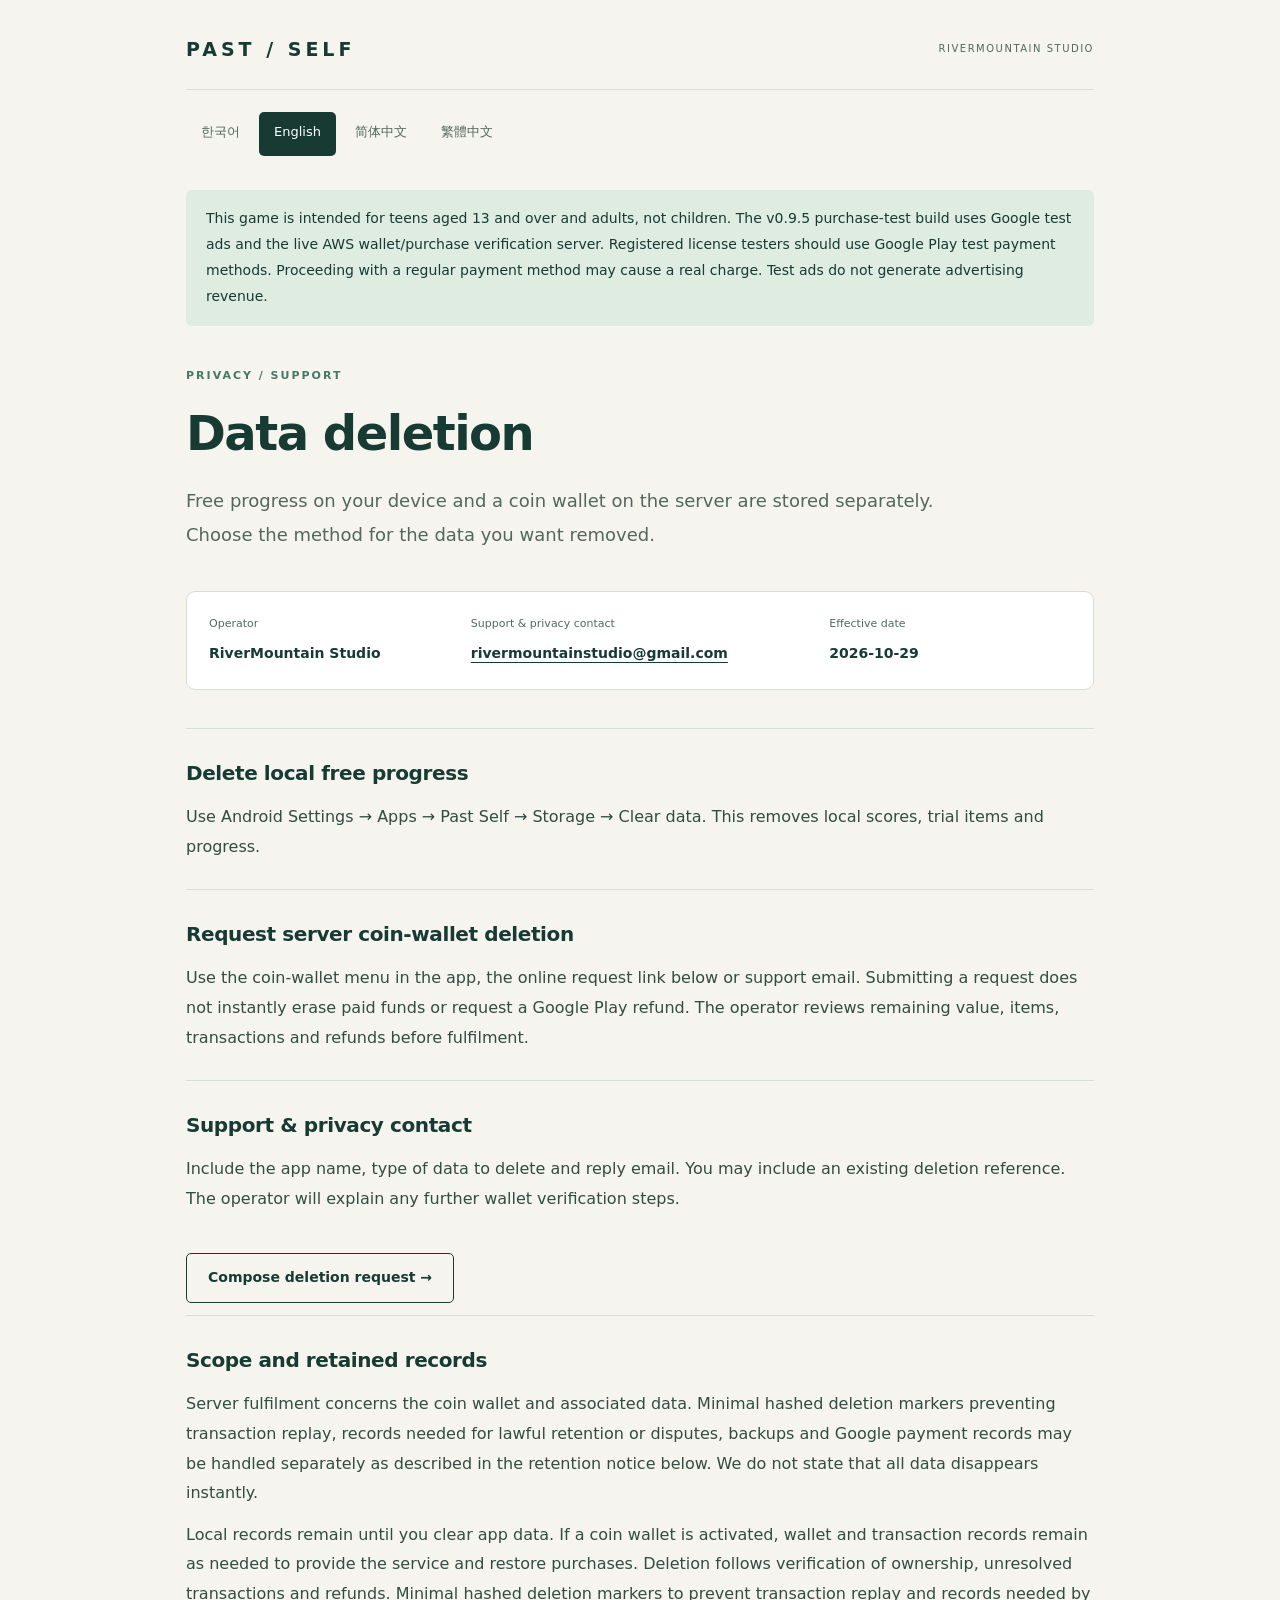
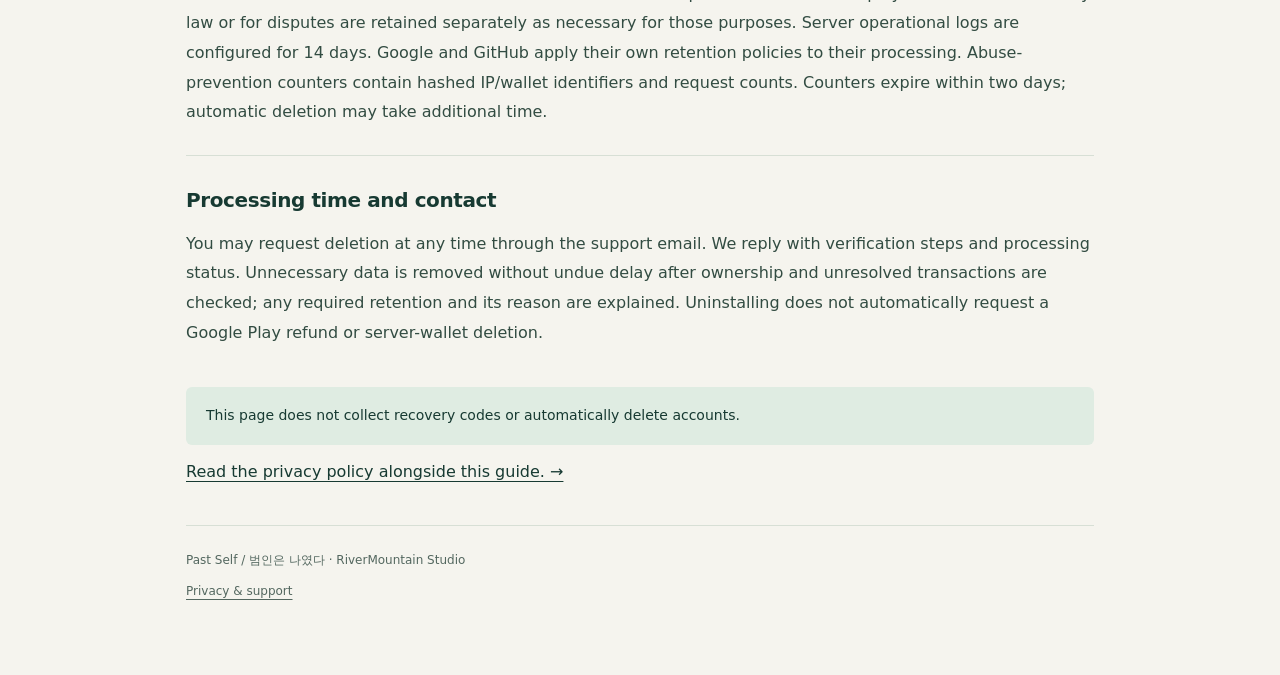
==== commit becba94f: "Disclose unified coin rewards and ephemeral replay verification" ====
--- a/delete-data.html
+++ b/delete-data.html
@@ -1,2 +1,2 @@
 <!doctype html>
-<html lang="en"><head><meta charset="utf-8"><meta name="viewport" content="width=device-width,initial-scale=1"><meta name="robots" content="noindex,follow"><meta http-equiv="Content-Security-Policy" content="default-src 'none'; style-src 'self'; script-src 'self'; img-src 'self' data:; connect-src 'none'; base-uri 'none'; form-action 'none'"><meta name="referrer" content="no-referrer"><title>Past Self · Data deletion</title><link rel="stylesheet" href="style.css"><script defer src="site.js"></script></head><body><div class="shell"><div class="brand"><a href="index.html">PAST / SELF</a><span>RIVERMOUNTAIN STUDIO</span></div><nav aria-label="Language / 언어"><a href="?lang=ko#ko" data-language="ko" lang="ko">한국어</a><a href="?lang=en#en" data-language="en" lang="en">English</a><a href="?lang=zh-Hans#zh-Hans" data-language="zh-Hans" lang="zh-Hans">简体中文</a><a href="?lang=zh-Hant#zh-Hant" data-language="zh-Hant" lang="zh-Hant">繁體中文</a></nav><main><article id="ko" data-language-panel="ko" lang="ko"><p class="note">이 게임은 만 13세 이상의 청소년과 성인을 대상으로 하며 어린이를 대상으로 제작하지 않았습니다. v0.9.5 구매 테스트 버전은 Google 테스트 광고와 실제 AWS 지갑·구매 검증 서버를 사용합니다. 등록한 라이선스 테스터는 Google Play 테스트 결제수단으로 구매를 시험해야 합니다. 일반 결제수단으로 진행하면 실제 요금이 발생할 수 있습니다. 테스트 광고는 실제 광고 수익을 발생시키지 않습니다.</p><header class="hero"><p class="eyebrow">개인정보 · 지원</p><h1>데이터 삭제 안내</h1><p class="lead">기기의 무료 기록과 서버의 코인 지갑은 서로 다른 곳에 저장됩니다. 삭제할 자료에 맞는 방법을 선택하세요.</p></header><dl class="metadata"><div><dt>운영자</dt><dd>RiverMountain Studio</dd></div><div><dt>지원 및 개인정보 문의</dt><dd><a href="mailto:rivermountainstudio@gmail.com">rivermountainstudio@gmail.com</a></dd></div><div><dt>적용일</dt><dd>2026-10-28</dd></div></dl><section><h2>기기의 무료 기록 삭제</h2><p>Android 설정 → 앱 → 범인은 나였다 → 저장공간 → 데이터 삭제를 이용하세요. 기기에 저장된 점수·플레이 포인트·무료 아이템·진행 상태가 삭제됩니다.</p></section><section><h2>서버 코인 지갑 삭제 요청</h2><p>앱의 코인 지갑 메뉴에서 삭제 요청을 보내거나, 아래 온라인 요청 페이지 또는 지원 이메일을 이용하세요. 요청만으로 코인 잔액이 즉시 없어지거나 Google Play 환불이 접수되지는 않습니다. 운영자가 남은 잔액·아이템·거래와 환불 상태를 확인한 뒤 처리합니다.</p></section><section><h2>지원 및 개인정보 문의</h2><p>이메일에는 앱 이름, 삭제하려는 자료의 종류, 회신받을 이메일을 적어주세요. 이미 받은 삭제 접수번호가 있으면 함께 적을 수 있습니다. 지갑 확인에 필요한 추가 절차는 운영자가 안내합니다.</p></section><p><a class="button secondary" href="mailto:rivermountainstudio@gmail.com?subject=Past%20Self%20%EB%8D%B0%EC%9D%B4%ED%84%B0%20%EC%82%AD%EC%A0%9C%20%EC%9A%94%EC%B2%AD&amp;body=%EC%95%B1%3A%20%EB%B2%94%EC%9D%B8%EC%9D%80%20%EB%82%98%EC%98%80%EB%8B%A4%20/%20Past%20Self%0A%EC%82%AD%EC%A0%9C%ED%95%98%EB%A0%A4%EB%8A%94%20%EC%9E%90%EB%A3%8C%3A%0A%ED%9A%8C%EC%8B%A0%20%EC%9D%B4%EB%A9%94%EC%9D%BC%3A%0A%EA%B8%B0%EC%A1%B4%20%EC%A0%91%EC%88%98%EB%B2%88%ED%98%B8%28%EC%9E%88%EB%8A%94%20%EA%B2%BD%EC%9A%B0%29%3A%0A%0A%EB%B3%B5%EA%B5%AC%20%EC%BD%94%EB%93%9C%C2%B7%EC%B9%B4%EB%93%9C%EB%B2%88%ED%98%B8%C2%B7%EC%8B%A0%EB%B6%84%EC%A6%9D%EC%9D%80%20%EC%B2%A8%EB%B6%80%ED%95%98%EC%A7%80%20%EB%A7%88%EC%84%B8%EC%9A%94.">이메일로 삭제 요청 작성 →</a></p><section><h2>삭제 범위와 보유 자료</h2><p>서버 삭제 처리 대상은 코인 지갑과 관련 자료입니다. 거래 재사용 방지를 위한 최소 해시 삭제 기록, 법적·분쟁 대응 보유가 필요한 거래 자료, 백업 및 Google의 결제 기록은 아래 보유 안내에 따라 별도로 처리될 수 있습니다. 모든 자료가 즉시 삭제된다고 안내하지 않습니다.</p><p>기기 기록은 이용자가 앱 데이터를 지울 때까지 보관됩니다. 코인 지갑을 활성화한 경우 지갑과 거래 자료는 서비스 제공 및 구매 복구에 필요한 동안 보관하며, 삭제 요청 시 소유·미처리 거래·환불 상태를 확인하여 삭제합니다. 부정 거래 재사용 방지를 위한 최소 해시 삭제 표식과 법령·분쟁 대응에 필요한 자료는 해당 목적에 필요한 동안 분리 보관합니다. 서버 운영 로그의 보관 설정은 14일입니다. Google과 GitHub가 처리하는 자료는 각 서비스의 보유 정책이 적용됩니다. 반복 호출 방지 기록에는 IP·지갑 식별자의 해시와 요청 횟수를 보관합니다. 기록은 최대 2일 후 만료되며 실제 자동 삭제까지 추가 시간이 걸릴 수 있습니다.</p></section><section><h2>처리 시점과 연락</h2><p>지원 이메일로 언제든 삭제를 요청할 수 있습니다. 접수 후 필요한 확인 절차와 처리 상태를 회신합니다. 본인 확인과 미처리 거래 확인 후 불필요한 자료를 지체 없이 삭제하며, 보관이 필요한 자료와 사유가 있으면 안내합니다. 앱 삭제는 Google Play 환불 또는 서버 지갑 삭제를 자동으로 요청하지 않습니다.</p></section><p class="note">이 페이지는 복구 코드를 입력받거나 자동으로 계정을 삭제하지 않습니다.</p><p><a href="privacy.html?lang=ko">이 안내와 함께 개인정보처리방침을 확인하세요. →</a></p><footer>Past Self / 범인은 나였다 · RiverMountain Studio<br><a href="index.html?lang=ko">개인정보와 지원</a></footer></article><article id="en" data-language-panel="en" lang="en"><p class="note">This game is intended for teens aged 13 and over and adults, not children. The v0.9.5 purchase-test build uses Google test ads and the live AWS wallet/purchase verification server. Registered license testers should use Google Play test payment methods. Proceeding with a regular payment method may cause a real charge. Test ads do not generate advertising revenue.</p><header class="hero"><p class="eyebrow">PRIVACY / SUPPORT</p><h1>Data deletion</h1><p class="lead">Free progress on your device and a coin wallet on the server are stored separately. Choose the method for the data you want removed.</p></header><dl class="metadata"><div><dt>Operator</dt><dd>RiverMountain Studio</dd></div><div><dt>Support & privacy contact</dt><dd><a href="mailto:rivermountainstudio@gmail.com">rivermountainstudio@gmail.com</a></dd></div><div><dt>Effective date</dt><dd>2026-10-28</dd></div></dl><section><h2>Delete local free progress</h2><p>Use Android Settings → Apps → Past Self → Storage → Clear data. This removes locally saved scores, play points, free items and progress.</p></section><section><h2>Request server coin-wallet deletion</h2><p>Use the coin-wallet menu in the app, the online request link below or support email. Submitting a request does not instantly erase paid funds or request a Google Play refund. The operator reviews remaining value, items, transactions and refunds before fulfilment.</p></section><section><h2>Support & privacy contact</h2><p>Include the app name, type of data to delete and reply email. You may include an existing deletion reference. The operator will explain any further wallet verification steps.</p></section><p><a class="button secondary" href="mailto:rivermountainstudio@gmail.com?subject=Past%20Self%20data%20deletion%20request&amp;body=App%3A%20Past%20Self%0AData%20to%20delete%3A%0AReply%20email%3A%0AExisting%20deletion%20reference%20%28if%20any%29%3A%0A%0ADo%20not%20attach%20recovery%20codes%2C%20card%20numbers%20or%20identity%20documents.">Compose deletion request →</a></p><section><h2>Scope and retained records</h2><p>Server fulfilment concerns the coin wallet and associated data. Minimal hashed deletion markers preventing transaction replay, records needed for lawful retention or disputes, backups and Google payment records may be handled separately as described in the retention notice below. We do not state that all data disappears instantly.</p><p>Local records remain until you clear app data. If a coin wallet is activated, wallet and transaction records remain as needed to provide the service and restore purchases. Deletion follows verification of ownership, unresolved transactions and refunds. Minimal hashed deletion markers to prevent transaction replay and records needed by law or for disputes are retained separately as necessary for those purposes. Server operational logs are configured for 14 days. Google and GitHub apply their own retention policies to their processing. Abuse-prevention counters contain hashed IP/wallet identifiers and request counts. Counters expire within two days; automatic deletion may take additional time.</p></section><section><h2>Processing time and contact</h2><p>You may request deletion at any time through the support email. We reply with verification steps and processing status. Unnecessary data is removed without undue delay after ownership and unresolved transactions are checked; any required retention and its reason are explained. Uninstalling does not automatically request a Google Play refund or server-wallet deletion.</p></section><p class="note">This page does not collect recovery codes or automatically delete accounts.</p><p><a href="privacy.html?lang=en">Read the privacy policy alongside this guide. →</a></p><footer>Past Self / 범인은 나였다 · RiverMountain Studio<br><a href="index.html?lang=en">Privacy & support</a></footer></article><article id="zh-Hans" data-language-panel="zh-Hans" lang="zh-Hans"><p class="note">This game is intended for teens aged 13 and over and adults, not children. The v0.9.5 purchase-test build uses Google test ads and the live AWS wallet/purchase verification server. Registered license testers should use Google Play test payment methods. Proceeding with a regular payment method may cause a real charge. Test ads do not generate advertising revenue.</p><header class="hero"><p class="eyebrow">隐私 / 支持</p><h1>数据删除指南</h1><p class="lead">本机免费进度与服务器金币钱包分别保存，请选择对应的删除方式。</p></header><dl class="metadata"><div><dt>运营方</dt><dd>RiverMountain Studio</dd></div><div><dt>支持与隐私联系</dt><dd><a href="mailto:rivermountainstudio@gmail.com">rivermountainstudio@gmail.com</a></dd></div><div><dt>生效日期</dt><dd>2026-10-28</dd></div></dl><section><h2>删除本机免费进度</h2><p>Android设置 → 应用 → 过去的我 → 存储 → 清除数据。将删除本机分数、游玩积分、免费道具与进度。</p></section><section><h2>申请删除服务器金币钱包</h2><p>可通过应用金币钱包菜单、下方在线入口或支持邮箱申请。申请不会立即清空付费余额，也不等于申请Google Play退款。运营方确认剩余价值、道具、交易与退款后处理。</p></section><section><h2>支持与隐私联系</h2><p>请注明应用名称、要删除的数据类型与回复邮箱。如已有删除申请编号，可一并提供。钱包验证步骤由运营方说明。</p></section><p><a class="button secondary" href="mailto:rivermountainstudio@gmail.com?subject=Past%20Self%20%E6%95%B0%E6%8D%AE%E5%88%A0%E9%99%A4%E7%94%B3%E8%AF%B7&amp;body=%E5%BA%94%E7%94%A8%EF%BC%9A%E8%BF%87%E5%8E%BB%E7%9A%84%E6%88%91%20/%20Past%20Self%0A%E8%A6%81%E5%88%A0%E9%99%A4%E7%9A%84%E6%95%B0%E6%8D%AE%EF%BC%9A%0A%E5%9B%9E%E5%A4%8D%E9%82%AE%E7%AE%B1%EF%BC%9A%0A%E5%B7%B2%E6%9C%89%E7%94%B3%E8%AF%B7%E7%BC%96%E5%8F%B7%EF%BC%88%E5%A6%82%E6%9C%89%EF%BC%89%EF%BC%9A%0A%0A%E8%AF%B7%E5%8B%BF%E9%99%84%E4%B8%8A%E6%81%A2%E5%A4%8D%E7%A0%81%E3%80%81%E9%93%B6%E8%A1%8C%E5%8D%A1%E5%8F%B7%E6%88%96%E8%BA%AB%E4%BB%BD%E8%AF%81%E4%BB%B6%E3%80%82">撰写删除申请邮件 →</a></p><section><h2>删除范围与保留记录</h2><p>服务器处理范围为金币钱包及相关数据。用于防止交易重放的最小哈希删除标记、依法或争议处理需保留的记录、备份及Google支付记录，可能按下方保留说明另行处理。我们不声称所有数据会立即消失。</p><p>Local records remain until you clear app data. If a coin wallet is activated, wallet and transaction records remain as needed to provide the service and restore purchases. Deletion follows verification of ownership, unresolved transactions and refunds. Minimal hashed deletion markers to prevent transaction replay and records needed by law or for disputes are retained separately as necessary for those purposes. Server operational logs are configured for 14 days. Google and GitHub apply their own retention policies to their processing. Abuse-prevention counters contain hashed IP/wallet identifiers and request counts. Counters expire within two days; automatic deletion may take additional time.</p></section><section><h2>处理时间与联系</h2><p>You may request deletion at any time through the support email. We reply with verification steps and processing status. Unnecessary data is removed without undue delay after ownership and unresolved transactions are checked; any required retention and its reason are explained. Uninstalling does not automatically request a Google Play refund or server-wallet deletion.</p></section><p class="note">此页面不收集恢复码，也不会自动删除账号。</p><p><a href="privacy.html?lang=zh-Hans">请同时阅读隐私政策。 →</a></p><footer>Past Self / 过去的我 · RiverMountain Studio<br><a href="index.html?lang=zh-Hans">隐私与支持</a></footer></article><article id="zh-Hant" data-language-panel="zh-Hant" lang="zh-Hant"><p class="note">This game is intended for teens aged 13 and over and adults, not children. The v0.9.5 purchase-test build uses Google test ads and the live AWS wallet/purchase verification server. Registered license testers should use Google Play test payment methods. Proceeding with a regular payment method may cause a real charge. Test ads do not generate advertising revenue.</p><header class="hero"><p class="eyebrow">隱私 / 支援</p><h1>資料刪除指南</h1><p class="lead">本機免費進度與伺服器金幣錢包分開儲存，請選擇對應的刪除方式。</p></header><dl class="metadata"><div><dt>營運方</dt><dd>RiverMountain Studio</dd></div><div><dt>支援與隱私聯絡</dt><dd><a href="mailto:rivermountainstudio@gmail.com">rivermountainstudio@gmail.com</a></dd></div><div><dt>生效日期</dt><dd>2026-10-28</dd></div></dl><section><h2>刪除本機免費進度</h2><p>Android設定 → 應用程式 → 過去的我 → 儲存空間 → 清除資料。將刪除本機分數、遊玩點數、免費道具與進度。</p></section><section><h2>申請刪除伺服器金幣錢包</h2><p>可透過應用程式金幣錢包選單、下方線上入口或支援信箱申請。申請不會立即清空付費餘額，也不等同於申請Google Play退款。營運方確認剩餘價值、道具、交易與退款後處理。</p></section><section><h2>支援與隱私聯絡</h2><p>請註明應用程式名稱、要刪除的資料類型與回覆信箱。如已有刪除申請編號，可一併提供。錢包驗證步驟由營運方說明。</p></section><p><a class="button secondary" href="mailto:rivermountainstudio@gmail.com?subject=Past%20Self%20%E8%B3%87%E6%96%99%E5%88%AA%E9%99%A4%E7%94%B3%E8%AB%8B&amp;body=%E6%87%89%E7%94%A8%E7%A8%8B%E5%BC%8F%EF%BC%9A%E9%81%8E%E5%8E%BB%E7%9A%84%E6%88%91%20/%20Past%20Self%0A%E8%A6%81%E5%88%AA%E9%99%A4%E7%9A%84%E8%B3%87%E6%96%99%EF%BC%9A%0A%E5%9B%9E%E8%A6%86%E4%BF%A1%E7%AE%B1%EF%BC%9A%0A%E5%B7%B2%E6%9C%89%E7%94%B3%E8%AB%8B%E7%B7%A8%E8%99%9F%EF%BC%88%E5%A6%82%E6%9C%89%EF%BC%89%EF%BC%9A%0A%0A%E8%AB%8B%E5%8B%BF%E9%99%84%E4%B8%8A%E9%82%84%E5%8E%9F%E4%BB%A3%E7%A2%BC%E3%80%81%E9%8A%80%E8%A1%8C%E5%8D%A1%E8%99%9F%E6%88%96%E8%BA%AB%E5%88%86%E8%AD%89%E4%BB%B6%E3%80%82">撰寫刪除申請郵件 →</a></p><section><h2>刪除範圍與保留紀錄</h2><p>伺服器處理範圍為金幣錢包及相關資料。用於防止交易重播的最小雜湊刪除標記、依法或爭議處理需保留的紀錄、備份及Google付款紀錄，可能依下方保留說明另行處理。我們不聲稱所有資料會立即消失。</p><p>Local records remain until you clear app data. If a coin wallet is activated, wallet and transaction records remain as needed to provide the service and restore purchases. Deletion follows verification of ownership, unresolved transactions and refunds. Minimal hashed deletion markers to prevent transaction replay and records needed by law or for disputes are retained separately as necessary for those purposes. Server operational logs are configured for 14 days. Google and GitHub apply their own retention policies to their processing. Abuse-prevention counters contain hashed IP/wallet identifiers and request counts. Counters expire within two days; automatic deletion may take additional time.</p></section><section><h2>處理時間與聯絡</h2><p>You may request deletion at any time through the support email. We reply with verification steps and processing status. Unnecessary data is removed without undue delay after ownership and unresolved transactions are checked; any required retention and its reason are explained. Uninstalling does not automatically request a Google Play refund or server-wallet deletion.</p></section><p class="note">此頁不收集還原代碼，也不會自動刪除帳戶。</p><p><a href="privacy.html?lang=zh-Hant">請同時閱讀隱私政策。 →</a></p><footer>Past Self / 過去的我 · RiverMountain Studio<br><a href="index.html?lang=zh-Hant">隱私與支援</a></footer></article></main></div></body></html>
+<html lang="en"><head><meta charset="utf-8"><meta name="viewport" content="width=device-width,initial-scale=1"><meta name="robots" content="noindex,follow"><meta http-equiv="Content-Security-Policy" content="default-src 'none'; style-src 'self'; script-src 'self'; img-src 'self' data:; connect-src 'none'; base-uri 'none'; form-action 'none'"><meta name="referrer" content="no-referrer"><title>Past Self · Data deletion</title><link rel="stylesheet" href="style.css"><script defer src="site.js"></script></head><body><div class="shell"><div class="brand"><a href="index.html">PAST / SELF</a><span>RIVERMOUNTAIN STUDIO</span></div><nav aria-label="Language / 언어"><a href="?lang=ko#ko" data-language="ko" lang="ko">한국어</a><a href="?lang=en#en" data-language="en" lang="en">English</a><a href="?lang=zh-Hans#zh-Hans" data-language="zh-Hans" lang="zh-Hans">简体中文</a><a href="?lang=zh-Hant#zh-Hant" data-language="zh-Hant" lang="zh-Hant">繁體中文</a></nav><main><article id="ko" data-language-panel="ko" lang="ko"><p class="note">이 게임은 만 13세 이상의 청소년과 성인을 대상으로 하며 어린이를 대상으로 제작하지 않았습니다. v0.9.5 구매 테스트 버전은 Google 테스트 광고와 실제 AWS 지갑·구매 검증 서버를 사용합니다. 등록한 라이선스 테스터는 Google Play 테스트 결제수단으로 구매를 시험해야 합니다. 일반 결제수단으로 진행하면 실제 요금이 발생할 수 있습니다. 테스트 광고는 실제 광고 수익을 발생시키지 않습니다.</p><header class="hero"><p class="eyebrow">개인정보 · 지원</p><h1>데이터 삭제 안내</h1><p class="lead">기기의 무료 기록과 서버의 코인 지갑은 서로 다른 곳에 저장됩니다. 삭제할 자료에 맞는 방법을 선택하세요.</p></header><dl class="metadata"><div><dt>운영자</dt><dd>RiverMountain Studio</dd></div><div><dt>지원 및 개인정보 문의</dt><dd><a href="mailto:rivermountainstudio@gmail.com">rivermountainstudio@gmail.com</a></dd></div><div><dt>적용일</dt><dd>2026-10-29</dd></div></dl><section><h2>기기의 무료 기록 삭제</h2><p>Android 설정 → 앱 → 범인은 나였다 → 저장공간 → 데이터 삭제를 이용하세요. 기기의 점수·체험 아이템·진행 상태가 삭제됩니다.</p></section><section><h2>서버 코인 지갑 삭제 요청</h2><p>앱의 코인 지갑 메뉴에서 삭제 요청을 보내거나, 아래 온라인 요청 페이지 또는 지원 이메일을 이용하세요. 요청만으로 코인 잔액이 즉시 없어지거나 Google Play 환불이 접수되지는 않습니다. 운영자가 남은 잔액·아이템·거래와 환불 상태를 확인한 뒤 처리합니다.</p></section><section><h2>지원 및 개인정보 문의</h2><p>이메일에는 앱 이름, 삭제하려는 자료의 종류, 회신받을 이메일을 적어주세요. 이미 받은 삭제 접수번호가 있으면 함께 적을 수 있습니다. 지갑 확인에 필요한 추가 절차는 운영자가 안내합니다.</p></section><p><a class="button secondary" href="mailto:rivermountainstudio@gmail.com?subject=Past%20Self%20%EB%8D%B0%EC%9D%B4%ED%84%B0%20%EC%82%AD%EC%A0%9C%20%EC%9A%94%EC%B2%AD&amp;body=%EC%95%B1%3A%20%EB%B2%94%EC%9D%B8%EC%9D%80%20%EB%82%98%EC%98%80%EB%8B%A4%20/%20Past%20Self%0A%EC%82%AD%EC%A0%9C%ED%95%98%EB%A0%A4%EB%8A%94%20%EC%9E%90%EB%A3%8C%3A%0A%ED%9A%8C%EC%8B%A0%20%EC%9D%B4%EB%A9%94%EC%9D%BC%3A%0A%EA%B8%B0%EC%A1%B4%20%EC%A0%91%EC%88%98%EB%B2%88%ED%98%B8%28%EC%9E%88%EB%8A%94%20%EA%B2%BD%EC%9A%B0%29%3A%0A%0A%EB%B3%B5%EA%B5%AC%20%EC%BD%94%EB%93%9C%C2%B7%EC%B9%B4%EB%93%9C%EB%B2%88%ED%98%B8%C2%B7%EC%8B%A0%EB%B6%84%EC%A6%9D%EC%9D%80%20%EC%B2%A8%EB%B6%80%ED%95%98%EC%A7%80%20%EB%A7%88%EC%84%B8%EC%9A%94.">이메일로 삭제 요청 작성 →</a></p><section><h2>삭제 범위와 보유 자료</h2><p>서버 삭제 처리 대상은 코인 지갑과 관련 자료입니다. 거래 재사용 방지를 위한 최소 해시 삭제 기록, 법적·분쟁 대응 보유가 필요한 거래 자료, 백업 및 Google의 결제 기록은 아래 보유 안내에 따라 별도로 처리될 수 있습니다. 모든 자료가 즉시 삭제된다고 안내하지 않습니다.</p><p>기기 기록은 이용자가 앱 데이터를 지울 때까지 보관됩니다. 코인 지갑을 활성화한 경우 지갑과 거래 자료는 서비스 제공 및 구매 복구에 필요한 동안 보관하며, 삭제 요청 시 소유·미처리 거래·환불 상태를 확인하여 삭제합니다. 부정 거래 재사용 방지를 위한 최소 해시 삭제 표식과 법령·분쟁 대응에 필요한 자료는 해당 목적에 필요한 동안 분리 보관합니다. 서버 운영 로그의 보관 설정은 14일입니다. Google과 GitHub가 처리하는 자료는 각 서비스의 보유 정책이 적용됩니다. 반복 호출 방지 기록에는 IP·지갑 식별자의 해시와 요청 횟수를 보관합니다. 기록은 최대 2일 후 만료되며 실제 자동 삭제까지 추가 시간이 걸릴 수 있습니다.</p></section><section><h2>처리 시점과 연락</h2><p>지원 이메일로 언제든 삭제를 요청할 수 있습니다. 접수 후 필요한 확인 절차와 처리 상태를 회신합니다. 본인 확인과 미처리 거래 확인 후 불필요한 자료를 지체 없이 삭제하며, 보관이 필요한 자료와 사유가 있으면 안내합니다. 앱 삭제는 Google Play 환불 또는 서버 지갑 삭제를 자동으로 요청하지 않습니다.</p></section><p class="note">이 페이지는 복구 코드를 입력받거나 자동으로 계정을 삭제하지 않습니다.</p><p><a href="privacy.html?lang=ko">이 안내와 함께 개인정보처리방침을 확인하세요. →</a></p><footer>Past Self / 범인은 나였다 · RiverMountain Studio<br><a href="index.html?lang=ko">개인정보와 지원</a></footer></article><article id="en" data-language-panel="en" lang="en"><p class="note">This game is intended for teens aged 13 and over and adults, not children. The v0.9.5 purchase-test build uses Google test ads and the live AWS wallet/purchase verification server. Registered license testers should use Google Play test payment methods. Proceeding with a regular payment method may cause a real charge. Test ads do not generate advertising revenue.</p><header class="hero"><p class="eyebrow">PRIVACY / SUPPORT</p><h1>Data deletion</h1><p class="lead">Free progress on your device and a coin wallet on the server are stored separately. Choose the method for the data you want removed.</p></header><dl class="metadata"><div><dt>Operator</dt><dd>RiverMountain Studio</dd></div><div><dt>Support & privacy contact</dt><dd><a href="mailto:rivermountainstudio@gmail.com">rivermountainstudio@gmail.com</a></dd></div><div><dt>Effective date</dt><dd>2026-10-29</dd></div></dl><section><h2>Delete local free progress</h2><p>Use Android Settings → Apps → Past Self → Storage → Clear data. This removes local scores, trial items and progress.</p></section><section><h2>Request server coin-wallet deletion</h2><p>Use the coin-wallet menu in the app, the online request link below or support email. Submitting a request does not instantly erase paid funds or request a Google Play refund. The operator reviews remaining value, items, transactions and refunds before fulfilment.</p></section><section><h2>Support & privacy contact</h2><p>Include the app name, type of data to delete and reply email. You may include an existing deletion reference. The operator will explain any further wallet verification steps.</p></section><p><a class="button secondary" href="mailto:rivermountainstudio@gmail.com?subject=Past%20Self%20data%20deletion%20request&amp;body=App%3A%20Past%20Self%0AData%20to%20delete%3A%0AReply%20email%3A%0AExisting%20deletion%20reference%20%28if%20any%29%3A%0A%0ADo%20not%20attach%20recovery%20codes%2C%20card%20numbers%20or%20identity%20documents.">Compose deletion request →</a></p><section><h2>Scope and retained records</h2><p>Server fulfilment concerns the coin wallet and associated data. Minimal hashed deletion markers preventing transaction replay, records needed for lawful retention or disputes, backups and Google payment records may be handled separately as described in the retention notice below. We do not state that all data disappears instantly.</p><p>Local records remain until you clear app data. If a coin wallet is activated, wallet and transaction records remain as needed to provide the service and restore purchases. Deletion follows verification of ownership, unresolved transactions and refunds. Minimal hashed deletion markers to prevent transaction replay and records needed by law or for disputes are retained separately as necessary for those purposes. Server operational logs are configured for 14 days. Google and GitHub apply their own retention policies to their processing. Abuse-prevention counters contain hashed IP/wallet identifiers and request counts. Counters expire within two days; automatic deletion may take additional time.</p></section><section><h2>Processing time and contact</h2><p>You may request deletion at any time through the support email. We reply with verification steps and processing status. Unnecessary data is removed without undue delay after ownership and unresolved transactions are checked; any required retention and its reason are explained. Uninstalling does not automatically request a Google Play refund or server-wallet deletion.</p></section><p class="note">This page does not collect recovery codes or automatically delete accounts.</p><p><a href="privacy.html?lang=en">Read the privacy policy alongside this guide. →</a></p><footer>Past Self / 범인은 나였다 · RiverMountain Studio<br><a href="index.html?lang=en">Privacy & support</a></footer></article><article id="zh-Hans" data-language-panel="zh-Hans" lang="zh-Hans"><p class="note">This game is intended for teens aged 13 and over and adults, not children. The v0.9.5 purchase-test build uses Google test ads and the live AWS wallet/purchase verification server. Registered license testers should use Google Play test payment methods. Proceeding with a regular payment method may cause a real charge. Test ads do not generate advertising revenue.</p><header class="hero"><p class="eyebrow">隐私 / 支持</p><h1>数据删除指南</h1><p class="lead">本机免费进度与服务器金币钱包分别保存，请选择对应的删除方式。</p></header><dl class="metadata"><div><dt>运营方</dt><dd>RiverMountain Studio</dd></div><div><dt>支持与隐私联系</dt><dd><a href="mailto:rivermountainstudio@gmail.com">rivermountainstudio@gmail.com</a></dd></div><div><dt>生效日期</dt><dd>2026-10-29</dd></div></dl><section><h2>删除本机免费进度</h2><p>Android设置 → 应用 → 过去的我 → 存储 → 清除数据。设备上的分数、体验道具和进度将被删除。</p></section><section><h2>申请删除服务器金币钱包</h2><p>可通过应用金币钱包菜单、下方在线入口或支持邮箱申请。申请不会立即清空付费余额，也不等于申请Google Play退款。运营方确认剩余价值、道具、交易与退款后处理。</p></section><section><h2>支持与隐私联系</h2><p>请注明应用名称、要删除的数据类型与回复邮箱。如已有删除申请编号，可一并提供。钱包验证步骤由运营方说明。</p></section><p><a class="button secondary" href="mailto:rivermountainstudio@gmail.com?subject=Past%20Self%20%E6%95%B0%E6%8D%AE%E5%88%A0%E9%99%A4%E7%94%B3%E8%AF%B7&amp;body=%E5%BA%94%E7%94%A8%EF%BC%9A%E8%BF%87%E5%8E%BB%E7%9A%84%E6%88%91%20/%20Past%20Self%0A%E8%A6%81%E5%88%A0%E9%99%A4%E7%9A%84%E6%95%B0%E6%8D%AE%EF%BC%9A%0A%E5%9B%9E%E5%A4%8D%E9%82%AE%E7%AE%B1%EF%BC%9A%0A%E5%B7%B2%E6%9C%89%E7%94%B3%E8%AF%B7%E7%BC%96%E5%8F%B7%EF%BC%88%E5%A6%82%E6%9C%89%EF%BC%89%EF%BC%9A%0A%0A%E8%AF%B7%E5%8B%BF%E9%99%84%E4%B8%8A%E6%81%A2%E5%A4%8D%E7%A0%81%E3%80%81%E9%93%B6%E8%A1%8C%E5%8D%A1%E5%8F%B7%E6%88%96%E8%BA%AB%E4%BB%BD%E8%AF%81%E4%BB%B6%E3%80%82">撰写删除申请邮件 →</a></p><section><h2>删除范围与保留记录</h2><p>服务器处理范围为金币钱包及相关数据。用于防止交易重放的最小哈希删除标记、依法或争议处理需保留的记录、备份及Google支付记录，可能按下方保留说明另行处理。我们不声称所有数据会立即消失。</p><p>Local records remain until you clear app data. If a coin wallet is activated, wallet and transaction records remain as needed to provide the service and restore purchases. Deletion follows verification of ownership, unresolved transactions and refunds. Minimal hashed deletion markers to prevent transaction replay and records needed by law or for disputes are retained separately as necessary for those purposes. Server operational logs are configured for 14 days. Google and GitHub apply their own retention policies to their processing. Abuse-prevention counters contain hashed IP/wallet identifiers and request counts. Counters expire within two days; automatic deletion may take additional time.</p></section><section><h2>处理时间与联系</h2><p>You may request deletion at any time through the support email. We reply with verification steps and processing status. Unnecessary data is removed without undue delay after ownership and unresolved transactions are checked; any required retention and its reason are explained. Uninstalling does not automatically request a Google Play refund or server-wallet deletion.</p></section><p class="note">此页面不收集恢复码，也不会自动删除账号。</p><p><a href="privacy.html?lang=zh-Hans">请同时阅读隐私政策。 →</a></p><footer>Past Self / 过去的我 · RiverMountain Studio<br><a href="index.html?lang=zh-Hans">隐私与支持</a></footer></article><article id="zh-Hant" data-language-panel="zh-Hant" lang="zh-Hant"><p class="note">This game is intended for teens aged 13 and over and adults, not children. The v0.9.5 purchase-test build uses Google test ads and the live AWS wallet/purchase verification server. Registered license testers should use Google Play test payment methods. Proceeding with a regular payment method may cause a real charge. Test ads do not generate advertising revenue.</p><header class="hero"><p class="eyebrow">隱私 / 支援</p><h1>資料刪除指南</h1><p class="lead">本機免費進度與伺服器金幣錢包分開儲存，請選擇對應的刪除方式。</p></header><dl class="metadata"><div><dt>營運方</dt><dd>RiverMountain Studio</dd></div><div><dt>支援與隱私聯絡</dt><dd><a href="mailto:rivermountainstudio@gmail.com">rivermountainstudio@gmail.com</a></dd></div><div><dt>生效日期</dt><dd>2026-10-29</dd></div></dl><section><h2>刪除本機免費進度</h2><p>Android設定 → 應用程式 → 過去的我 → 儲存空間 → 清除資料。裝置上的分數、體驗道具和進度將被刪除。</p></section><section><h2>申請刪除伺服器金幣錢包</h2><p>可透過應用程式金幣錢包選單、下方線上入口或支援信箱申請。申請不會立即清空付費餘額，也不等同於申請Google Play退款。營運方確認剩餘價值、道具、交易與退款後處理。</p></section><section><h2>支援與隱私聯絡</h2><p>請註明應用程式名稱、要刪除的資料類型與回覆信箱。如已有刪除申請編號，可一併提供。錢包驗證步驟由營運方說明。</p></section><p><a class="button secondary" href="mailto:rivermountainstudio@gmail.com?subject=Past%20Self%20%E8%B3%87%E6%96%99%E5%88%AA%E9%99%A4%E7%94%B3%E8%AB%8B&amp;body=%E6%87%89%E7%94%A8%E7%A8%8B%E5%BC%8F%EF%BC%9A%E9%81%8E%E5%8E%BB%E7%9A%84%E6%88%91%20/%20Past%20Self%0A%E8%A6%81%E5%88%AA%E9%99%A4%E7%9A%84%E8%B3%87%E6%96%99%EF%BC%9A%0A%E5%9B%9E%E8%A6%86%E4%BF%A1%E7%AE%B1%EF%BC%9A%0A%E5%B7%B2%E6%9C%89%E7%94%B3%E8%AB%8B%E7%B7%A8%E8%99%9F%EF%BC%88%E5%A6%82%E6%9C%89%EF%BC%89%EF%BC%9A%0A%0A%E8%AB%8B%E5%8B%BF%E9%99%84%E4%B8%8A%E9%82%84%E5%8E%9F%E4%BB%A3%E7%A2%BC%E3%80%81%E9%8A%80%E8%A1%8C%E5%8D%A1%E8%99%9F%E6%88%96%E8%BA%AB%E5%88%86%E8%AD%89%E4%BB%B6%E3%80%82">撰寫刪除申請郵件 →</a></p><section><h2>刪除範圍與保留紀錄</h2><p>伺服器處理範圍為金幣錢包及相關資料。用於防止交易重播的最小雜湊刪除標記、依法或爭議處理需保留的紀錄、備份及Google付款紀錄，可能依下方保留說明另行處理。我們不聲稱所有資料會立即消失。</p><p>Local records remain until you clear app data. If a coin wallet is activated, wallet and transaction records remain as needed to provide the service and restore purchases. Deletion follows verification of ownership, unresolved transactions and refunds. Minimal hashed deletion markers to prevent transaction replay and records needed by law or for disputes are retained separately as necessary for those purposes. Server operational logs are configured for 14 days. Google and GitHub apply their own retention policies to their processing. Abuse-prevention counters contain hashed IP/wallet identifiers and request counts. Counters expire within two days; automatic deletion may take additional time.</p></section><section><h2>處理時間與聯絡</h2><p>You may request deletion at any time through the support email. We reply with verification steps and processing status. Unnecessary data is removed without undue delay after ownership and unresolved transactions are checked; any required retention and its reason are explained. Uninstalling does not automatically request a Google Play refund or server-wallet deletion.</p></section><p class="note">此頁不收集還原代碼，也不會自動刪除帳戶。</p><p><a href="privacy.html?lang=zh-Hant">請同時閱讀隱私政策。 →</a></p><footer>Past Self / 過去的我 · RiverMountain Studio<br><a href="index.html?lang=zh-Hant">隱私與支援</a></footer></article></main></div></body></html>
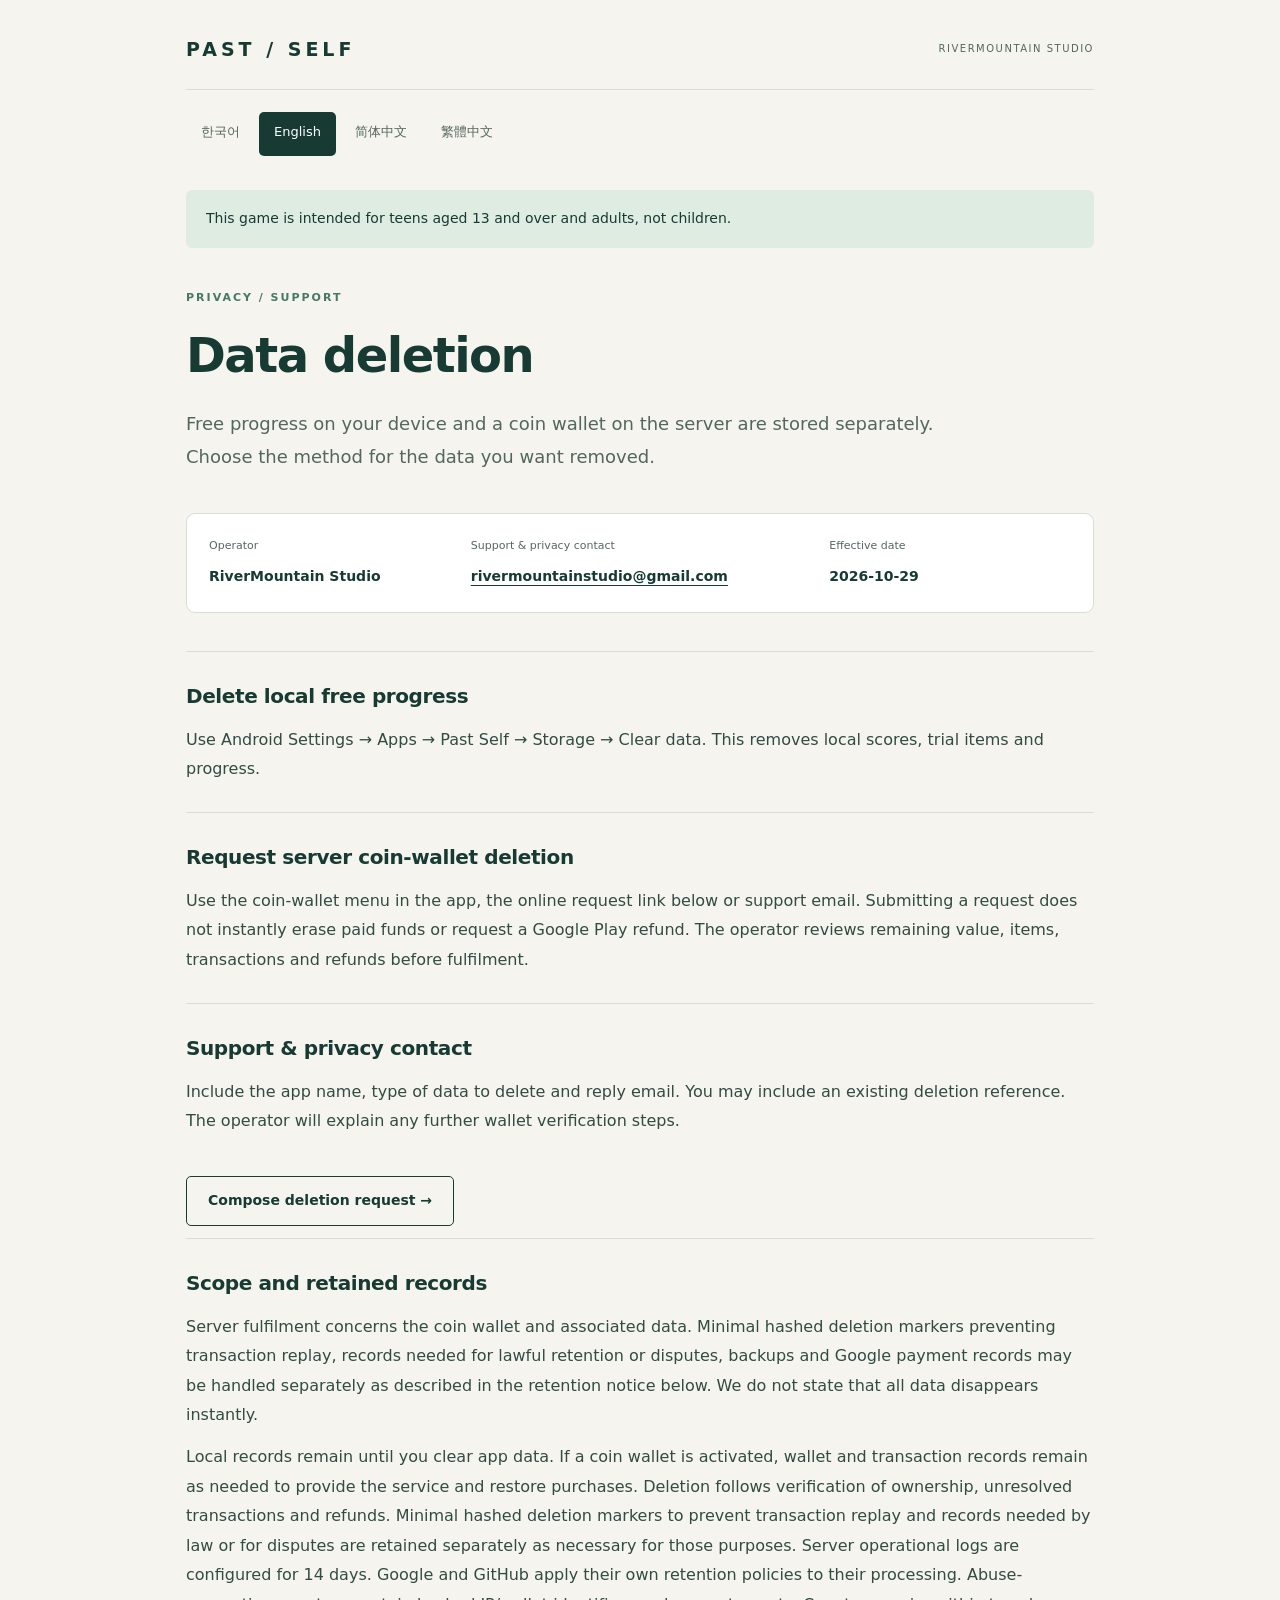
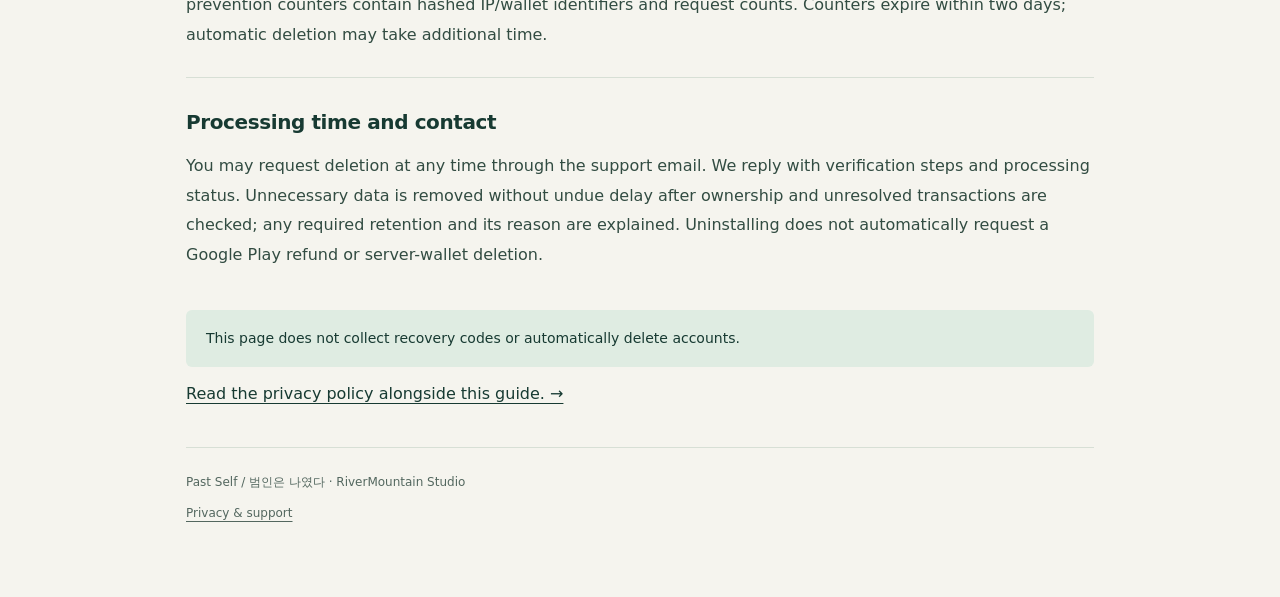
==== commit db193263: "Explain optional Google account wallet recovery" ====
--- a/delete-data.html
+++ b/delete-data.html
@@ -1,2 +1,2 @@
 <!doctype html>
-<html lang="en"><head><meta charset="utf-8"><meta name="viewport" content="width=device-width,initial-scale=1"><meta name="robots" content="noindex,follow"><meta http-equiv="Content-Security-Policy" content="default-src 'none'; style-src 'self'; script-src 'self'; img-src 'self' data:; connect-src 'none'; base-uri 'none'; form-action 'none'"><meta name="referrer" content="no-referrer"><title>Past Self · Data deletion</title><link rel="stylesheet" href="style.css"><script defer src="site.js"></script></head><body><div class="shell"><div class="brand"><a href="index.html">PAST / SELF</a><span>RIVERMOUNTAIN STUDIO</span></div><nav aria-label="Language / 언어"><a href="?lang=ko#ko" data-language="ko" lang="ko">한국어</a><a href="?lang=en#en" data-language="en" lang="en">English</a><a href="?lang=zh-Hans#zh-Hans" data-language="zh-Hans" lang="zh-Hans">简体中文</a><a href="?lang=zh-Hant#zh-Hant" data-language="zh-Hant" lang="zh-Hant">繁體中文</a></nav><main><article id="ko" data-language-panel="ko" lang="ko"><p class="note">이 게임은 만 13세 이상의 청소년과 성인을 대상으로 하며 어린이를 대상으로 제작하지 않았습니다. v0.9.5 구매 테스트 버전은 Google 테스트 광고와 실제 AWS 지갑·구매 검증 서버를 사용합니다. 등록한 라이선스 테스터는 Google Play 테스트 결제수단으로 구매를 시험해야 합니다. 일반 결제수단으로 진행하면 실제 요금이 발생할 수 있습니다. 테스트 광고는 실제 광고 수익을 발생시키지 않습니다.</p><header class="hero"><p class="eyebrow">개인정보 · 지원</p><h1>데이터 삭제 안내</h1><p class="lead">기기의 무료 기록과 서버의 코인 지갑은 서로 다른 곳에 저장됩니다. 삭제할 자료에 맞는 방법을 선택하세요.</p></header><dl class="metadata"><div><dt>운영자</dt><dd>RiverMountain Studio</dd></div><div><dt>지원 및 개인정보 문의</dt><dd><a href="mailto:rivermountainstudio@gmail.com">rivermountainstudio@gmail.com</a></dd></div><div><dt>적용일</dt><dd>2026-10-29</dd></div></dl><section><h2>기기의 무료 기록 삭제</h2><p>Android 설정 → 앱 → 범인은 나였다 → 저장공간 → 데이터 삭제를 이용하세요. 기기의 점수·체험 아이템·진행 상태가 삭제됩니다.</p></section><section><h2>서버 코인 지갑 삭제 요청</h2><p>앱의 코인 지갑 메뉴에서 삭제 요청을 보내거나, 아래 온라인 요청 페이지 또는 지원 이메일을 이용하세요. 요청만으로 코인 잔액이 즉시 없어지거나 Google Play 환불이 접수되지는 않습니다. 운영자가 남은 잔액·아이템·거래와 환불 상태를 확인한 뒤 처리합니다.</p></section><section><h2>지원 및 개인정보 문의</h2><p>이메일에는 앱 이름, 삭제하려는 자료의 종류, 회신받을 이메일을 적어주세요. 이미 받은 삭제 접수번호가 있으면 함께 적을 수 있습니다. 지갑 확인에 필요한 추가 절차는 운영자가 안내합니다.</p></section><p><a class="button secondary" href="mailto:rivermountainstudio@gmail.com?subject=Past%20Self%20%EB%8D%B0%EC%9D%B4%ED%84%B0%20%EC%82%AD%EC%A0%9C%20%EC%9A%94%EC%B2%AD&amp;body=%EC%95%B1%3A%20%EB%B2%94%EC%9D%B8%EC%9D%80%20%EB%82%98%EC%98%80%EB%8B%A4%20/%20Past%20Self%0A%EC%82%AD%EC%A0%9C%ED%95%98%EB%A0%A4%EB%8A%94%20%EC%9E%90%EB%A3%8C%3A%0A%ED%9A%8C%EC%8B%A0%20%EC%9D%B4%EB%A9%94%EC%9D%BC%3A%0A%EA%B8%B0%EC%A1%B4%20%EC%A0%91%EC%88%98%EB%B2%88%ED%98%B8%28%EC%9E%88%EB%8A%94%20%EA%B2%BD%EC%9A%B0%29%3A%0A%0A%EB%B3%B5%EA%B5%AC%20%EC%BD%94%EB%93%9C%C2%B7%EC%B9%B4%EB%93%9C%EB%B2%88%ED%98%B8%C2%B7%EC%8B%A0%EB%B6%84%EC%A6%9D%EC%9D%80%20%EC%B2%A8%EB%B6%80%ED%95%98%EC%A7%80%20%EB%A7%88%EC%84%B8%EC%9A%94.">이메일로 삭제 요청 작성 →</a></p><section><h2>삭제 범위와 보유 자료</h2><p>서버 삭제 처리 대상은 코인 지갑과 관련 자료입니다. 거래 재사용 방지를 위한 최소 해시 삭제 기록, 법적·분쟁 대응 보유가 필요한 거래 자료, 백업 및 Google의 결제 기록은 아래 보유 안내에 따라 별도로 처리될 수 있습니다. 모든 자료가 즉시 삭제된다고 안내하지 않습니다.</p><p>기기 기록은 이용자가 앱 데이터를 지울 때까지 보관됩니다. 코인 지갑을 활성화한 경우 지갑과 거래 자료는 서비스 제공 및 구매 복구에 필요한 동안 보관하며, 삭제 요청 시 소유·미처리 거래·환불 상태를 확인하여 삭제합니다. 부정 거래 재사용 방지를 위한 최소 해시 삭제 표식과 법령·분쟁 대응에 필요한 자료는 해당 목적에 필요한 동안 분리 보관합니다. 서버 운영 로그의 보관 설정은 14일입니다. Google과 GitHub가 처리하는 자료는 각 서비스의 보유 정책이 적용됩니다. 반복 호출 방지 기록에는 IP·지갑 식별자의 해시와 요청 횟수를 보관합니다. 기록은 최대 2일 후 만료되며 실제 자동 삭제까지 추가 시간이 걸릴 수 있습니다.</p></section><section><h2>처리 시점과 연락</h2><p>지원 이메일로 언제든 삭제를 요청할 수 있습니다. 접수 후 필요한 확인 절차와 처리 상태를 회신합니다. 본인 확인과 미처리 거래 확인 후 불필요한 자료를 지체 없이 삭제하며, 보관이 필요한 자료와 사유가 있으면 안내합니다. 앱 삭제는 Google Play 환불 또는 서버 지갑 삭제를 자동으로 요청하지 않습니다.</p></section><p class="note">이 페이지는 복구 코드를 입력받거나 자동으로 계정을 삭제하지 않습니다.</p><p><a href="privacy.html?lang=ko">이 안내와 함께 개인정보처리방침을 확인하세요. →</a></p><footer>Past Self / 범인은 나였다 · RiverMountain Studio<br><a href="index.html?lang=ko">개인정보와 지원</a></footer></article><article id="en" data-language-panel="en" lang="en"><p class="note">This game is intended for teens aged 13 and over and adults, not children. The v0.9.5 purchase-test build uses Google test ads and the live AWS wallet/purchase verification server. Registered license testers should use Google Play test payment methods. Proceeding with a regular payment method may cause a real charge. Test ads do not generate advertising revenue.</p><header class="hero"><p class="eyebrow">PRIVACY / SUPPORT</p><h1>Data deletion</h1><p class="lead">Free progress on your device and a coin wallet on the server are stored separately. Choose the method for the data you want removed.</p></header><dl class="metadata"><div><dt>Operator</dt><dd>RiverMountain Studio</dd></div><div><dt>Support & privacy contact</dt><dd><a href="mailto:rivermountainstudio@gmail.com">rivermountainstudio@gmail.com</a></dd></div><div><dt>Effective date</dt><dd>2026-10-29</dd></div></dl><section><h2>Delete local free progress</h2><p>Use Android Settings → Apps → Past Self → Storage → Clear data. This removes local scores, trial items and progress.</p></section><section><h2>Request server coin-wallet deletion</h2><p>Use the coin-wallet menu in the app, the online request link below or support email. Submitting a request does not instantly erase paid funds or request a Google Play refund. The operator reviews remaining value, items, transactions and refunds before fulfilment.</p></section><section><h2>Support & privacy contact</h2><p>Include the app name, type of data to delete and reply email. You may include an existing deletion reference. The operator will explain any further wallet verification steps.</p></section><p><a class="button secondary" href="mailto:rivermountainstudio@gmail.com?subject=Past%20Self%20data%20deletion%20request&amp;body=App%3A%20Past%20Self%0AData%20to%20delete%3A%0AReply%20email%3A%0AExisting%20deletion%20reference%20%28if%20any%29%3A%0A%0ADo%20not%20attach%20recovery%20codes%2C%20card%20numbers%20or%20identity%20documents.">Compose deletion request →</a></p><section><h2>Scope and retained records</h2><p>Server fulfilment concerns the coin wallet and associated data. Minimal hashed deletion markers preventing transaction replay, records needed for lawful retention or disputes, backups and Google payment records may be handled separately as described in the retention notice below. We do not state that all data disappears instantly.</p><p>Local records remain until you clear app data. If a coin wallet is activated, wallet and transaction records remain as needed to provide the service and restore purchases. Deletion follows verification of ownership, unresolved transactions and refunds. Minimal hashed deletion markers to prevent transaction replay and records needed by law or for disputes are retained separately as necessary for those purposes. Server operational logs are configured for 14 days. Google and GitHub apply their own retention policies to their processing. Abuse-prevention counters contain hashed IP/wallet identifiers and request counts. Counters expire within two days; automatic deletion may take additional time.</p></section><section><h2>Processing time and contact</h2><p>You may request deletion at any time through the support email. We reply with verification steps and processing status. Unnecessary data is removed without undue delay after ownership and unresolved transactions are checked; any required retention and its reason are explained. Uninstalling does not automatically request a Google Play refund or server-wallet deletion.</p></section><p class="note">This page does not collect recovery codes or automatically delete accounts.</p><p><a href="privacy.html?lang=en">Read the privacy policy alongside this guide. →</a></p><footer>Past Self / 범인은 나였다 · RiverMountain Studio<br><a href="index.html?lang=en">Privacy & support</a></footer></article><article id="zh-Hans" data-language-panel="zh-Hans" lang="zh-Hans"><p class="note">This game is intended for teens aged 13 and over and adults, not children. The v0.9.5 purchase-test build uses Google test ads and the live AWS wallet/purchase verification server. Registered license testers should use Google Play test payment methods. Proceeding with a regular payment method may cause a real charge. Test ads do not generate advertising revenue.</p><header class="hero"><p class="eyebrow">隐私 / 支持</p><h1>数据删除指南</h1><p class="lead">本机免费进度与服务器金币钱包分别保存，请选择对应的删除方式。</p></header><dl class="metadata"><div><dt>运营方</dt><dd>RiverMountain Studio</dd></div><div><dt>支持与隐私联系</dt><dd><a href="mailto:rivermountainstudio@gmail.com">rivermountainstudio@gmail.com</a></dd></div><div><dt>生效日期</dt><dd>2026-10-29</dd></div></dl><section><h2>删除本机免费进度</h2><p>Android设置 → 应用 → 过去的我 → 存储 → 清除数据。设备上的分数、体验道具和进度将被删除。</p></section><section><h2>申请删除服务器金币钱包</h2><p>可通过应用金币钱包菜单、下方在线入口或支持邮箱申请。申请不会立即清空付费余额，也不等于申请Google Play退款。运营方确认剩余价值、道具、交易与退款后处理。</p></section><section><h2>支持与隐私联系</h2><p>请注明应用名称、要删除的数据类型与回复邮箱。如已有删除申请编号，可一并提供。钱包验证步骤由运营方说明。</p></section><p><a class="button secondary" href="mailto:rivermountainstudio@gmail.com?subject=Past%20Self%20%E6%95%B0%E6%8D%AE%E5%88%A0%E9%99%A4%E7%94%B3%E8%AF%B7&amp;body=%E5%BA%94%E7%94%A8%EF%BC%9A%E8%BF%87%E5%8E%BB%E7%9A%84%E6%88%91%20/%20Past%20Self%0A%E8%A6%81%E5%88%A0%E9%99%A4%E7%9A%84%E6%95%B0%E6%8D%AE%EF%BC%9A%0A%E5%9B%9E%E5%A4%8D%E9%82%AE%E7%AE%B1%EF%BC%9A%0A%E5%B7%B2%E6%9C%89%E7%94%B3%E8%AF%B7%E7%BC%96%E5%8F%B7%EF%BC%88%E5%A6%82%E6%9C%89%EF%BC%89%EF%BC%9A%0A%0A%E8%AF%B7%E5%8B%BF%E9%99%84%E4%B8%8A%E6%81%A2%E5%A4%8D%E7%A0%81%E3%80%81%E9%93%B6%E8%A1%8C%E5%8D%A1%E5%8F%B7%E6%88%96%E8%BA%AB%E4%BB%BD%E8%AF%81%E4%BB%B6%E3%80%82">撰写删除申请邮件 →</a></p><section><h2>删除范围与保留记录</h2><p>服务器处理范围为金币钱包及相关数据。用于防止交易重放的最小哈希删除标记、依法或争议处理需保留的记录、备份及Google支付记录，可能按下方保留说明另行处理。我们不声称所有数据会立即消失。</p><p>Local records remain until you clear app data. If a coin wallet is activated, wallet and transaction records remain as needed to provide the service and restore purchases. Deletion follows verification of ownership, unresolved transactions and refunds. Minimal hashed deletion markers to prevent transaction replay and records needed by law or for disputes are retained separately as necessary for those purposes. Server operational logs are configured for 14 days. Google and GitHub apply their own retention policies to their processing. Abuse-prevention counters contain hashed IP/wallet identifiers and request counts. Counters expire within two days; automatic deletion may take additional time.</p></section><section><h2>处理时间与联系</h2><p>You may request deletion at any time through the support email. We reply with verification steps and processing status. Unnecessary data is removed without undue delay after ownership and unresolved transactions are checked; any required retention and its reason are explained. Uninstalling does not automatically request a Google Play refund or server-wallet deletion.</p></section><p class="note">此页面不收集恢复码，也不会自动删除账号。</p><p><a href="privacy.html?lang=zh-Hans">请同时阅读隐私政策。 →</a></p><footer>Past Self / 过去的我 · RiverMountain Studio<br><a href="index.html?lang=zh-Hans">隐私与支持</a></footer></article><article id="zh-Hant" data-language-panel="zh-Hant" lang="zh-Hant"><p class="note">This game is intended for teens aged 13 and over and adults, not children. The v0.9.5 purchase-test build uses Google test ads and the live AWS wallet/purchase verification server. Registered license testers should use Google Play test payment methods. Proceeding with a regular payment method may cause a real charge. Test ads do not generate advertising revenue.</p><header class="hero"><p class="eyebrow">隱私 / 支援</p><h1>資料刪除指南</h1><p class="lead">本機免費進度與伺服器金幣錢包分開儲存，請選擇對應的刪除方式。</p></header><dl class="metadata"><div><dt>營運方</dt><dd>RiverMountain Studio</dd></div><div><dt>支援與隱私聯絡</dt><dd><a href="mailto:rivermountainstudio@gmail.com">rivermountainstudio@gmail.com</a></dd></div><div><dt>生效日期</dt><dd>2026-10-29</dd></div></dl><section><h2>刪除本機免費進度</h2><p>Android設定 → 應用程式 → 過去的我 → 儲存空間 → 清除資料。裝置上的分數、體驗道具和進度將被刪除。</p></section><section><h2>申請刪除伺服器金幣錢包</h2><p>可透過應用程式金幣錢包選單、下方線上入口或支援信箱申請。申請不會立即清空付費餘額，也不等同於申請Google Play退款。營運方確認剩餘價值、道具、交易與退款後處理。</p></section><section><h2>支援與隱私聯絡</h2><p>請註明應用程式名稱、要刪除的資料類型與回覆信箱。如已有刪除申請編號，可一併提供。錢包驗證步驟由營運方說明。</p></section><p><a class="button secondary" href="mailto:rivermountainstudio@gmail.com?subject=Past%20Self%20%E8%B3%87%E6%96%99%E5%88%AA%E9%99%A4%E7%94%B3%E8%AB%8B&amp;body=%E6%87%89%E7%94%A8%E7%A8%8B%E5%BC%8F%EF%BC%9A%E9%81%8E%E5%8E%BB%E7%9A%84%E6%88%91%20/%20Past%20Self%0A%E8%A6%81%E5%88%AA%E9%99%A4%E7%9A%84%E8%B3%87%E6%96%99%EF%BC%9A%0A%E5%9B%9E%E8%A6%86%E4%BF%A1%E7%AE%B1%EF%BC%9A%0A%E5%B7%B2%E6%9C%89%E7%94%B3%E8%AB%8B%E7%B7%A8%E8%99%9F%EF%BC%88%E5%A6%82%E6%9C%89%EF%BC%89%EF%BC%9A%0A%0A%E8%AB%8B%E5%8B%BF%E9%99%84%E4%B8%8A%E9%82%84%E5%8E%9F%E4%BB%A3%E7%A2%BC%E3%80%81%E9%8A%80%E8%A1%8C%E5%8D%A1%E8%99%9F%E6%88%96%E8%BA%AB%E5%88%86%E8%AD%89%E4%BB%B6%E3%80%82">撰寫刪除申請郵件 →</a></p><section><h2>刪除範圍與保留紀錄</h2><p>伺服器處理範圍為金幣錢包及相關資料。用於防止交易重播的最小雜湊刪除標記、依法或爭議處理需保留的紀錄、備份及Google付款紀錄，可能依下方保留說明另行處理。我們不聲稱所有資料會立即消失。</p><p>Local records remain until you clear app data. If a coin wallet is activated, wallet and transaction records remain as needed to provide the service and restore purchases. Deletion follows verification of ownership, unresolved transactions and refunds. Minimal hashed deletion markers to prevent transaction replay and records needed by law or for disputes are retained separately as necessary for those purposes. Server operational logs are configured for 14 days. Google and GitHub apply their own retention policies to their processing. Abuse-prevention counters contain hashed IP/wallet identifiers and request counts. Counters expire within two days; automatic deletion may take additional time.</p></section><section><h2>處理時間與聯絡</h2><p>You may request deletion at any time through the support email. We reply with verification steps and processing status. Unnecessary data is removed without undue delay after ownership and unresolved transactions are checked; any required retention and its reason are explained. Uninstalling does not automatically request a Google Play refund or server-wallet deletion.</p></section><p class="note">此頁不收集還原代碼，也不會自動刪除帳戶。</p><p><a href="privacy.html?lang=zh-Hant">請同時閱讀隱私政策。 →</a></p><footer>Past Self / 過去的我 · RiverMountain Studio<br><a href="index.html?lang=zh-Hant">隱私與支援</a></footer></article></main></div></body></html>
+<html lang="en"><head><meta charset="utf-8"><meta name="viewport" content="width=device-width,initial-scale=1"><meta name="robots" content="noindex,follow"><meta http-equiv="Content-Security-Policy" content="default-src 'none'; style-src 'self'; script-src 'self'; img-src 'self' data:; connect-src 'none'; base-uri 'none'; form-action 'none'"><meta name="referrer" content="no-referrer"><title>Past Self · Data deletion</title><link rel="stylesheet" href="style.css"><script defer src="site.js"></script></head><body><div class="shell"><div class="brand"><a href="index.html">PAST / SELF</a><span>RIVERMOUNTAIN STUDIO</span></div><nav aria-label="Language / 언어"><a href="?lang=ko#ko" data-language="ko" lang="ko">한국어</a><a href="?lang=en#en" data-language="en" lang="en">English</a><a href="?lang=zh-Hans#zh-Hans" data-language="zh-Hans" lang="zh-Hans">简体中文</a><a href="?lang=zh-Hant#zh-Hant" data-language="zh-Hant" lang="zh-Hant">繁體中文</a></nav><main><article id="ko" data-language-panel="ko" lang="ko"><p class="note">이 게임은 만 13세 이상의 청소년과 성인을 대상으로 하며 어린이를 대상으로 제작하지 않았습니다.</p><header class="hero"><p class="eyebrow">개인정보 · 지원</p><h1>데이터 삭제 안내</h1><p class="lead">기기의 무료 기록과 서버의 코인 지갑은 서로 다른 곳에 저장됩니다. 삭제할 자료에 맞는 방법을 선택하세요.</p></header><dl class="metadata"><div><dt>운영자</dt><dd>RiverMountain Studio</dd></div><div><dt>지원 및 개인정보 문의</dt><dd><a href="mailto:rivermountainstudio@gmail.com">rivermountainstudio@gmail.com</a></dd></div><div><dt>적용일</dt><dd>2026-10-29</dd></div></dl><section><h2>기기의 무료 기록 삭제</h2><p>Android 설정 → 앱 → 범인은 나였다 → 저장공간 → 데이터 삭제를 이용하세요. 기기의 점수·체험 아이템·진행 상태가 삭제됩니다.</p></section><section><h2>서버 코인 지갑 삭제 요청</h2><p>앱의 코인 지갑 메뉴에서 삭제 요청을 보내거나, 아래 온라인 요청 페이지 또는 지원 이메일을 이용하세요. 요청만으로 코인 잔액이 즉시 없어지거나 Google Play 환불이 접수되지는 않습니다. 운영자가 남은 잔액·아이템·거래와 환불 상태를 확인한 뒤 처리합니다.</p></section><section><h2>지원 및 개인정보 문의</h2><p>이메일에는 앱 이름, 삭제하려는 자료의 종류, 회신받을 이메일을 적어주세요. 이미 받은 삭제 접수번호가 있으면 함께 적을 수 있습니다. 지갑 확인에 필요한 추가 절차는 운영자가 안내합니다.</p></section><p><a class="button secondary" href="mailto:rivermountainstudio@gmail.com?subject=Past%20Self%20%EB%8D%B0%EC%9D%B4%ED%84%B0%20%EC%82%AD%EC%A0%9C%20%EC%9A%94%EC%B2%AD&amp;body=%EC%95%B1%3A%20%EB%B2%94%EC%9D%B8%EC%9D%80%20%EB%82%98%EC%98%80%EB%8B%A4%20/%20Past%20Self%0A%EC%82%AD%EC%A0%9C%ED%95%98%EB%A0%A4%EB%8A%94%20%EC%9E%90%EB%A3%8C%3A%0A%ED%9A%8C%EC%8B%A0%20%EC%9D%B4%EB%A9%94%EC%9D%BC%3A%0A%EA%B8%B0%EC%A1%B4%20%EC%A0%91%EC%88%98%EB%B2%88%ED%98%B8%28%EC%9E%88%EB%8A%94%20%EA%B2%BD%EC%9A%B0%29%3A%0A%0A%EB%B3%B5%EA%B5%AC%20%EC%BD%94%EB%93%9C%C2%B7%EC%B9%B4%EB%93%9C%EB%B2%88%ED%98%B8%C2%B7%EC%8B%A0%EB%B6%84%EC%A6%9D%EC%9D%80%20%EC%B2%A8%EB%B6%80%ED%95%98%EC%A7%80%20%EB%A7%88%EC%84%B8%EC%9A%94.">이메일로 삭제 요청 작성 →</a></p><section><h2>삭제 범위와 보유 자료</h2><p>서버 삭제 처리 대상은 코인 지갑과 관련 자료입니다. 거래 재사용 방지를 위한 최소 해시 삭제 기록, 법적·분쟁 대응 보유가 필요한 거래 자료, 백업 및 Google의 결제 기록은 아래 보유 안내에 따라 별도로 처리될 수 있습니다. 모든 자료가 즉시 삭제된다고 안내하지 않습니다.</p><p>기기 기록은 이용자가 앱 데이터를 지울 때까지 보관됩니다. 코인 지갑을 활성화한 경우 지갑과 거래 자료는 서비스 제공 및 구매 복구에 필요한 동안 보관하며, 삭제 요청 시 소유·미처리 거래·환불 상태를 확인하여 삭제합니다. 부정 거래 재사용 방지를 위한 최소 해시 삭제 표식과 법령·분쟁 대응에 필요한 자료는 해당 목적에 필요한 동안 분리 보관합니다. 서버 운영 로그의 보관 설정은 14일입니다. Google과 GitHub가 처리하는 자료는 각 서비스의 보유 정책이 적용됩니다. 반복 호출 방지 기록에는 IP·지갑 식별자의 해시와 요청 횟수를 보관합니다. 기록은 최대 2일 후 만료되며 실제 자동 삭제까지 추가 시간이 걸릴 수 있습니다.</p></section><section><h2>처리 시점과 연락</h2><p>지원 이메일로 언제든 삭제를 요청할 수 있습니다. 접수 후 필요한 확인 절차와 처리 상태를 회신합니다. 본인 확인과 미처리 거래 확인 후 불필요한 자료를 지체 없이 삭제하며, 보관이 필요한 자료와 사유가 있으면 안내합니다. 앱 삭제는 Google Play 환불 또는 서버 지갑 삭제를 자동으로 요청하지 않습니다.</p></section><p class="note">이 페이지는 복구 코드를 입력받거나 자동으로 계정을 삭제하지 않습니다.</p><p><a href="privacy.html?lang=ko">이 안내와 함께 개인정보처리방침을 확인하세요. →</a></p><footer>Past Self / 범인은 나였다 · RiverMountain Studio<br><a href="index.html?lang=ko">개인정보와 지원</a></footer></article><article id="en" data-language-panel="en" lang="en"><p class="note">This game is intended for teens aged 13 and over and adults, not children.</p><header class="hero"><p class="eyebrow">PRIVACY / SUPPORT</p><h1>Data deletion</h1><p class="lead">Free progress on your device and a coin wallet on the server are stored separately. Choose the method for the data you want removed.</p></header><dl class="metadata"><div><dt>Operator</dt><dd>RiverMountain Studio</dd></div><div><dt>Support & privacy contact</dt><dd><a href="mailto:rivermountainstudio@gmail.com">rivermountainstudio@gmail.com</a></dd></div><div><dt>Effective date</dt><dd>2026-10-29</dd></div></dl><section><h2>Delete local free progress</h2><p>Use Android Settings → Apps → Past Self → Storage → Clear data. This removes local scores, trial items and progress.</p></section><section><h2>Request server coin-wallet deletion</h2><p>Use the coin-wallet menu in the app, the online request link below or support email. Submitting a request does not instantly erase paid funds or request a Google Play refund. The operator reviews remaining value, items, transactions and refunds before fulfilment.</p></section><section><h2>Support & privacy contact</h2><p>Include the app name, type of data to delete and reply email. You may include an existing deletion reference. The operator will explain any further wallet verification steps.</p></section><p><a class="button secondary" href="mailto:rivermountainstudio@gmail.com?subject=Past%20Self%20data%20deletion%20request&amp;body=App%3A%20Past%20Self%0AData%20to%20delete%3A%0AReply%20email%3A%0AExisting%20deletion%20reference%20%28if%20any%29%3A%0A%0ADo%20not%20attach%20recovery%20codes%2C%20card%20numbers%20or%20identity%20documents.">Compose deletion request →</a></p><section><h2>Scope and retained records</h2><p>Server fulfilment concerns the coin wallet and associated data. Minimal hashed deletion markers preventing transaction replay, records needed for lawful retention or disputes, backups and Google payment records may be handled separately as described in the retention notice below. We do not state that all data disappears instantly.</p><p>Local records remain until you clear app data. If a coin wallet is activated, wallet and transaction records remain as needed to provide the service and restore purchases. Deletion follows verification of ownership, unresolved transactions and refunds. Minimal hashed deletion markers to prevent transaction replay and records needed by law or for disputes are retained separately as necessary for those purposes. Server operational logs are configured for 14 days. Google and GitHub apply their own retention policies to their processing. Abuse-prevention counters contain hashed IP/wallet identifiers and request counts. Counters expire within two days; automatic deletion may take additional time.</p></section><section><h2>Processing time and contact</h2><p>You may request deletion at any time through the support email. We reply with verification steps and processing status. Unnecessary data is removed without undue delay after ownership and unresolved transactions are checked; any required retention and its reason are explained. Uninstalling does not automatically request a Google Play refund or server-wallet deletion.</p></section><p class="note">This page does not collect recovery codes or automatically delete accounts.</p><p><a href="privacy.html?lang=en">Read the privacy policy alongside this guide. →</a></p><footer>Past Self / 범인은 나였다 · RiverMountain Studio<br><a href="index.html?lang=en">Privacy & support</a></footer></article><article id="zh-Hans" data-language-panel="zh-Hans" lang="zh-Hans"><p class="note">This game is intended for teens aged 13 and over and adults, not children.</p><header class="hero"><p class="eyebrow">隐私 / 支持</p><h1>数据删除指南</h1><p class="lead">本机免费进度与服务器金币钱包分别保存，请选择对应的删除方式。</p></header><dl class="metadata"><div><dt>运营方</dt><dd>RiverMountain Studio</dd></div><div><dt>支持与隐私联系</dt><dd><a href="mailto:rivermountainstudio@gmail.com">rivermountainstudio@gmail.com</a></dd></div><div><dt>生效日期</dt><dd>2026-10-29</dd></div></dl><section><h2>删除本机免费进度</h2><p>Android设置 → 应用 → 过去的我 → 存储 → 清除数据。设备上的分数、体验道具和进度将被删除。</p></section><section><h2>申请删除服务器金币钱包</h2><p>可通过应用金币钱包菜单、下方在线入口或支持邮箱申请。申请不会立即清空付费余额，也不等于申请Google Play退款。运营方确认剩余价值、道具、交易与退款后处理。</p></section><section><h2>支持与隐私联系</h2><p>请注明应用名称、要删除的数据类型与回复邮箱。如已有删除申请编号，可一并提供。钱包验证步骤由运营方说明。</p></section><p><a class="button secondary" href="mailto:rivermountainstudio@gmail.com?subject=Past%20Self%20%E6%95%B0%E6%8D%AE%E5%88%A0%E9%99%A4%E7%94%B3%E8%AF%B7&amp;body=%E5%BA%94%E7%94%A8%EF%BC%9A%E8%BF%87%E5%8E%BB%E7%9A%84%E6%88%91%20/%20Past%20Self%0A%E8%A6%81%E5%88%A0%E9%99%A4%E7%9A%84%E6%95%B0%E6%8D%AE%EF%BC%9A%0A%E5%9B%9E%E5%A4%8D%E9%82%AE%E7%AE%B1%EF%BC%9A%0A%E5%B7%B2%E6%9C%89%E7%94%B3%E8%AF%B7%E7%BC%96%E5%8F%B7%EF%BC%88%E5%A6%82%E6%9C%89%EF%BC%89%EF%BC%9A%0A%0A%E8%AF%B7%E5%8B%BF%E9%99%84%E4%B8%8A%E6%81%A2%E5%A4%8D%E7%A0%81%E3%80%81%E9%93%B6%E8%A1%8C%E5%8D%A1%E5%8F%B7%E6%88%96%E8%BA%AB%E4%BB%BD%E8%AF%81%E4%BB%B6%E3%80%82">撰写删除申请邮件 →</a></p><section><h2>删除范围与保留记录</h2><p>服务器处理范围为金币钱包及相关数据。用于防止交易重放的最小哈希删除标记、依法或争议处理需保留的记录、备份及Google支付记录，可能按下方保留说明另行处理。我们不声称所有数据会立即消失。</p><p>Local records remain until you clear app data. If a coin wallet is activated, wallet and transaction records remain as needed to provide the service and restore purchases. Deletion follows verification of ownership, unresolved transactions and refunds. Minimal hashed deletion markers to prevent transaction replay and records needed by law or for disputes are retained separately as necessary for those purposes. Server operational logs are configured for 14 days. Google and GitHub apply their own retention policies to their processing. Abuse-prevention counters contain hashed IP/wallet identifiers and request counts. Counters expire within two days; automatic deletion may take additional time.</p></section><section><h2>处理时间与联系</h2><p>You may request deletion at any time through the support email. We reply with verification steps and processing status. Unnecessary data is removed without undue delay after ownership and unresolved transactions are checked; any required retention and its reason are explained. Uninstalling does not automatically request a Google Play refund or server-wallet deletion.</p></section><p class="note">此页面不收集恢复码，也不会自动删除账号。</p><p><a href="privacy.html?lang=zh-Hans">请同时阅读隐私政策。 →</a></p><footer>Past Self / 过去的我 · RiverMountain Studio<br><a href="index.html?lang=zh-Hans">隐私与支持</a></footer></article><article id="zh-Hant" data-language-panel="zh-Hant" lang="zh-Hant"><p class="note">This game is intended for teens aged 13 and over and adults, not children.</p><header class="hero"><p class="eyebrow">隱私 / 支援</p><h1>資料刪除指南</h1><p class="lead">本機免費進度與伺服器金幣錢包分開儲存，請選擇對應的刪除方式。</p></header><dl class="metadata"><div><dt>營運方</dt><dd>RiverMountain Studio</dd></div><div><dt>支援與隱私聯絡</dt><dd><a href="mailto:rivermountainstudio@gmail.com">rivermountainstudio@gmail.com</a></dd></div><div><dt>生效日期</dt><dd>2026-10-29</dd></div></dl><section><h2>刪除本機免費進度</h2><p>Android設定 → 應用程式 → 過去的我 → 儲存空間 → 清除資料。裝置上的分數、體驗道具和進度將被刪除。</p></section><section><h2>申請刪除伺服器金幣錢包</h2><p>可透過應用程式金幣錢包選單、下方線上入口或支援信箱申請。申請不會立即清空付費餘額，也不等同於申請Google Play退款。營運方確認剩餘價值、道具、交易與退款後處理。</p></section><section><h2>支援與隱私聯絡</h2><p>請註明應用程式名稱、要刪除的資料類型與回覆信箱。如已有刪除申請編號，可一併提供。錢包驗證步驟由營運方說明。</p></section><p><a class="button secondary" href="mailto:rivermountainstudio@gmail.com?subject=Past%20Self%20%E8%B3%87%E6%96%99%E5%88%AA%E9%99%A4%E7%94%B3%E8%AB%8B&amp;body=%E6%87%89%E7%94%A8%E7%A8%8B%E5%BC%8F%EF%BC%9A%E9%81%8E%E5%8E%BB%E7%9A%84%E6%88%91%20/%20Past%20Self%0A%E8%A6%81%E5%88%AA%E9%99%A4%E7%9A%84%E8%B3%87%E6%96%99%EF%BC%9A%0A%E5%9B%9E%E8%A6%86%E4%BF%A1%E7%AE%B1%EF%BC%9A%0A%E5%B7%B2%E6%9C%89%E7%94%B3%E8%AB%8B%E7%B7%A8%E8%99%9F%EF%BC%88%E5%A6%82%E6%9C%89%EF%BC%89%EF%BC%9A%0A%0A%E8%AB%8B%E5%8B%BF%E9%99%84%E4%B8%8A%E9%82%84%E5%8E%9F%E4%BB%A3%E7%A2%BC%E3%80%81%E9%8A%80%E8%A1%8C%E5%8D%A1%E8%99%9F%E6%88%96%E8%BA%AB%E5%88%86%E8%AD%89%E4%BB%B6%E3%80%82">撰寫刪除申請郵件 →</a></p><section><h2>刪除範圍與保留紀錄</h2><p>伺服器處理範圍為金幣錢包及相關資料。用於防止交易重播的最小雜湊刪除標記、依法或爭議處理需保留的紀錄、備份及Google付款紀錄，可能依下方保留說明另行處理。我們不聲稱所有資料會立即消失。</p><p>Local records remain until you clear app data. If a coin wallet is activated, wallet and transaction records remain as needed to provide the service and restore purchases. Deletion follows verification of ownership, unresolved transactions and refunds. Minimal hashed deletion markers to prevent transaction replay and records needed by law or for disputes are retained separately as necessary for those purposes. Server operational logs are configured for 14 days. Google and GitHub apply their own retention policies to their processing. Abuse-prevention counters contain hashed IP/wallet identifiers and request counts. Counters expire within two days; automatic deletion may take additional time.</p></section><section><h2>處理時間與聯絡</h2><p>You may request deletion at any time through the support email. We reply with verification steps and processing status. Unnecessary data is removed without undue delay after ownership and unresolved transactions are checked; any required retention and its reason are explained. Uninstalling does not automatically request a Google Play refund or server-wallet deletion.</p></section><p class="note">此頁不收集還原代碼，也不會自動刪除帳戶。</p><p><a href="privacy.html?lang=zh-Hant">請同時閱讀隱私政策。 →</a></p><footer>Past Self / 過去的我 · RiverMountain Studio<br><a href="index.html?lang=zh-Hant">隱私與支援</a></footer></article></main></div></body></html>
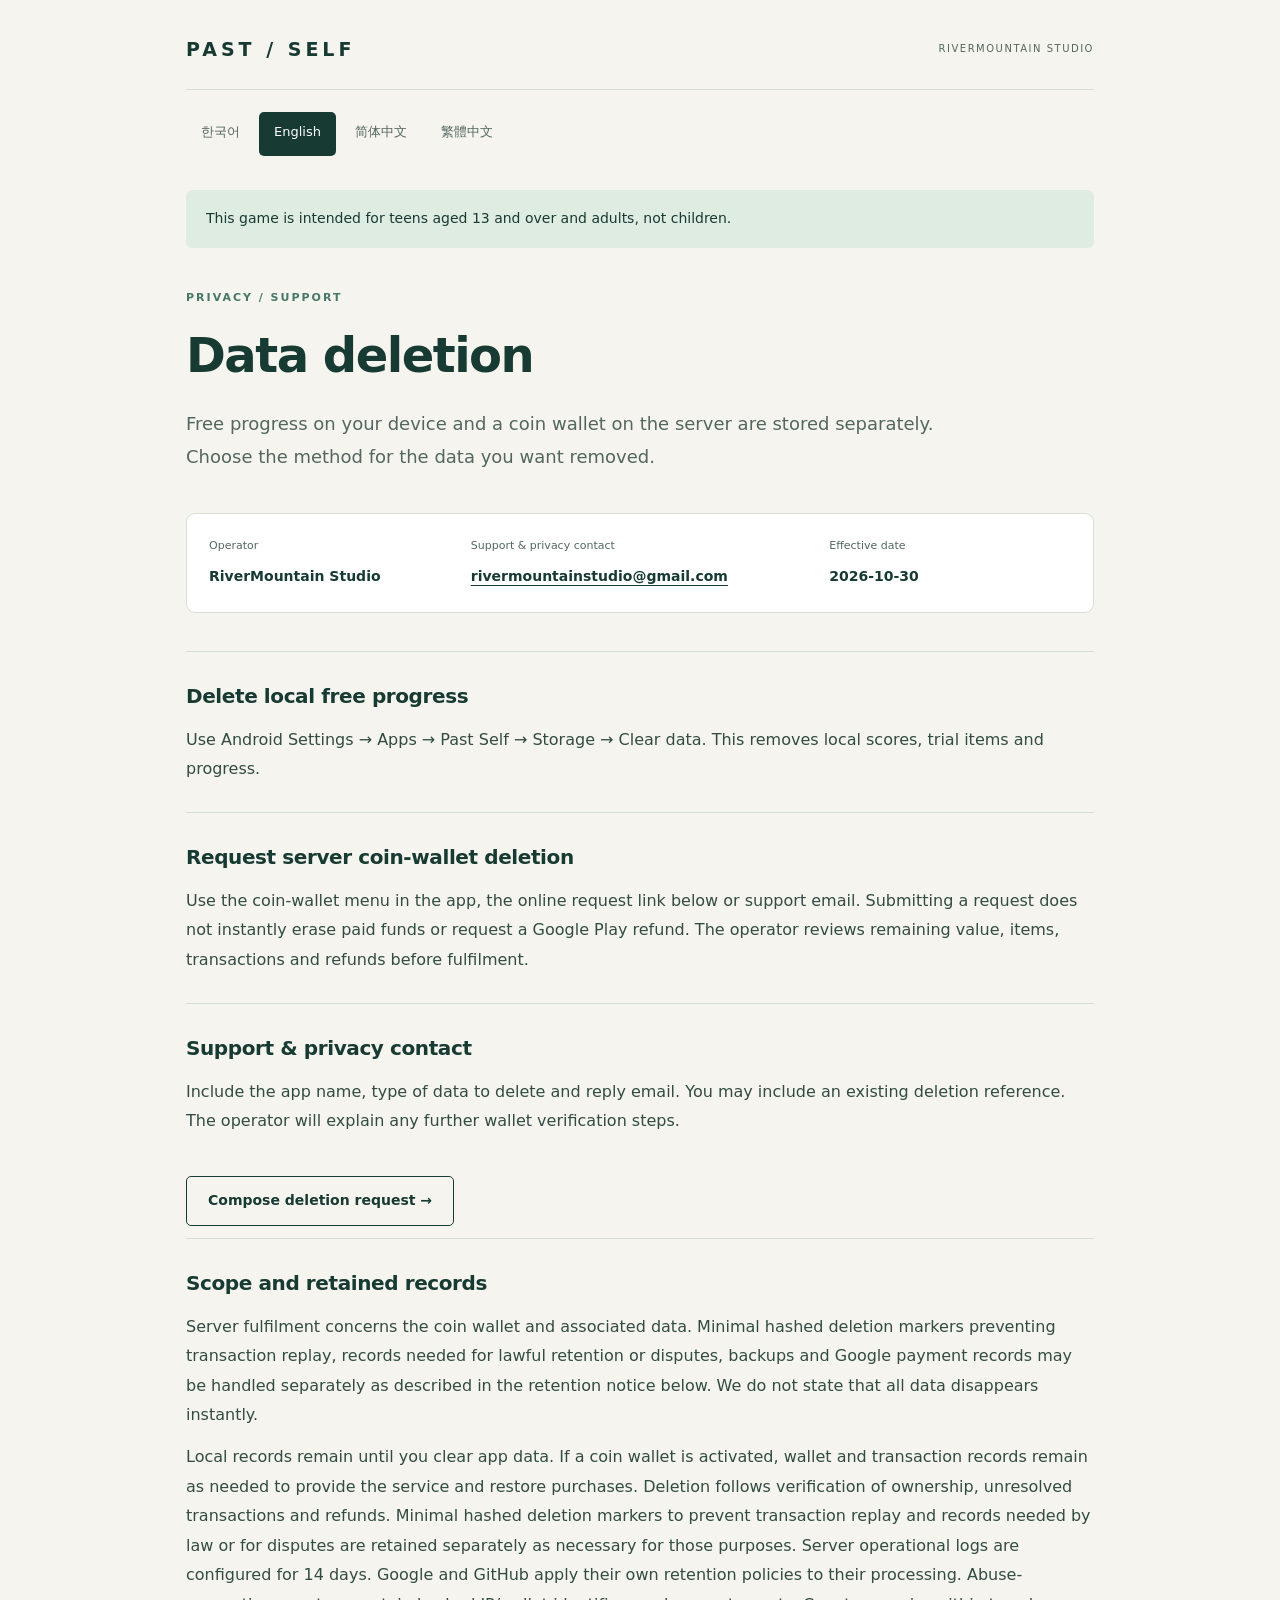
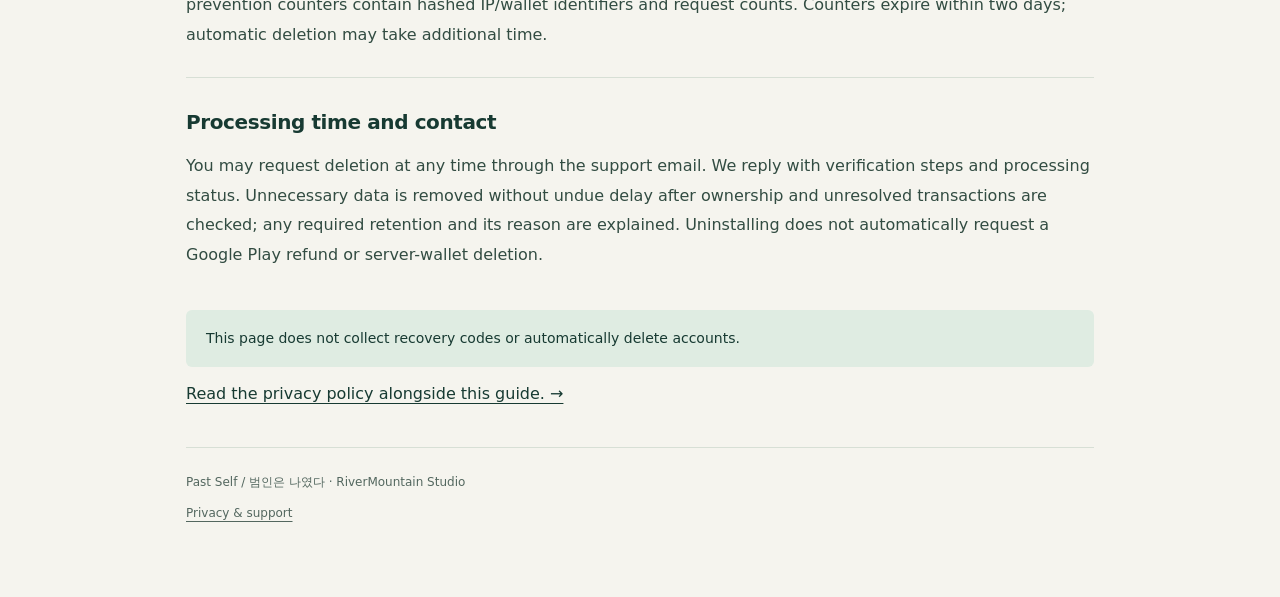
==== commit 3b7ed977: "Update Past Self privacy recovery details" ====
--- a/delete-data.html
+++ b/delete-data.html
@@ -1,2 +1,2 @@
 <!doctype html>
-<html lang="en"><head><meta charset="utf-8"><meta name="viewport" content="width=device-width,initial-scale=1"><meta name="robots" content="noindex,follow"><meta http-equiv="Content-Security-Policy" content="default-src 'none'; style-src 'self'; script-src 'self'; img-src 'self' data:; connect-src 'none'; base-uri 'none'; form-action 'none'"><meta name="referrer" content="no-referrer"><title>Past Self · Data deletion</title><link rel="stylesheet" href="style.css"><script defer src="site.js"></script></head><body><div class="shell"><div class="brand"><a href="index.html">PAST / SELF</a><span>RIVERMOUNTAIN STUDIO</span></div><nav aria-label="Language / 언어"><a href="?lang=ko#ko" data-language="ko" lang="ko">한국어</a><a href="?lang=en#en" data-language="en" lang="en">English</a><a href="?lang=zh-Hans#zh-Hans" data-language="zh-Hans" lang="zh-Hans">简体中文</a><a href="?lang=zh-Hant#zh-Hant" data-language="zh-Hant" lang="zh-Hant">繁體中文</a></nav><main><article id="ko" data-language-panel="ko" lang="ko"><p class="note">이 게임은 만 13세 이상의 청소년과 성인을 대상으로 하며 어린이를 대상으로 제작하지 않았습니다.</p><header class="hero"><p class="eyebrow">개인정보 · 지원</p><h1>데이터 삭제 안내</h1><p class="lead">기기의 무료 기록과 서버의 코인 지갑은 서로 다른 곳에 저장됩니다. 삭제할 자료에 맞는 방법을 선택하세요.</p></header><dl class="metadata"><div><dt>운영자</dt><dd>RiverMountain Studio</dd></div><div><dt>지원 및 개인정보 문의</dt><dd><a href="mailto:rivermountainstudio@gmail.com">rivermountainstudio@gmail.com</a></dd></div><div><dt>적용일</dt><dd>2026-10-29</dd></div></dl><section><h2>기기의 무료 기록 삭제</h2><p>Android 설정 → 앱 → 범인은 나였다 → 저장공간 → 데이터 삭제를 이용하세요. 기기의 점수·체험 아이템·진행 상태가 삭제됩니다.</p></section><section><h2>서버 코인 지갑 삭제 요청</h2><p>앱의 코인 지갑 메뉴에서 삭제 요청을 보내거나, 아래 온라인 요청 페이지 또는 지원 이메일을 이용하세요. 요청만으로 코인 잔액이 즉시 없어지거나 Google Play 환불이 접수되지는 않습니다. 운영자가 남은 잔액·아이템·거래와 환불 상태를 확인한 뒤 처리합니다.</p></section><section><h2>지원 및 개인정보 문의</h2><p>이메일에는 앱 이름, 삭제하려는 자료의 종류, 회신받을 이메일을 적어주세요. 이미 받은 삭제 접수번호가 있으면 함께 적을 수 있습니다. 지갑 확인에 필요한 추가 절차는 운영자가 안내합니다.</p></section><p><a class="button secondary" href="mailto:rivermountainstudio@gmail.com?subject=Past%20Self%20%EB%8D%B0%EC%9D%B4%ED%84%B0%20%EC%82%AD%EC%A0%9C%20%EC%9A%94%EC%B2%AD&amp;body=%EC%95%B1%3A%20%EB%B2%94%EC%9D%B8%EC%9D%80%20%EB%82%98%EC%98%80%EB%8B%A4%20/%20Past%20Self%0A%EC%82%AD%EC%A0%9C%ED%95%98%EB%A0%A4%EB%8A%94%20%EC%9E%90%EB%A3%8C%3A%0A%ED%9A%8C%EC%8B%A0%20%EC%9D%B4%EB%A9%94%EC%9D%BC%3A%0A%EA%B8%B0%EC%A1%B4%20%EC%A0%91%EC%88%98%EB%B2%88%ED%98%B8%28%EC%9E%88%EB%8A%94%20%EA%B2%BD%EC%9A%B0%29%3A%0A%0A%EB%B3%B5%EA%B5%AC%20%EC%BD%94%EB%93%9C%C2%B7%EC%B9%B4%EB%93%9C%EB%B2%88%ED%98%B8%C2%B7%EC%8B%A0%EB%B6%84%EC%A6%9D%EC%9D%80%20%EC%B2%A8%EB%B6%80%ED%95%98%EC%A7%80%20%EB%A7%88%EC%84%B8%EC%9A%94.">이메일로 삭제 요청 작성 →</a></p><section><h2>삭제 범위와 보유 자료</h2><p>서버 삭제 처리 대상은 코인 지갑과 관련 자료입니다. 거래 재사용 방지를 위한 최소 해시 삭제 기록, 법적·분쟁 대응 보유가 필요한 거래 자료, 백업 및 Google의 결제 기록은 아래 보유 안내에 따라 별도로 처리될 수 있습니다. 모든 자료가 즉시 삭제된다고 안내하지 않습니다.</p><p>기기 기록은 이용자가 앱 데이터를 지울 때까지 보관됩니다. 코인 지갑을 활성화한 경우 지갑과 거래 자료는 서비스 제공 및 구매 복구에 필요한 동안 보관하며, 삭제 요청 시 소유·미처리 거래·환불 상태를 확인하여 삭제합니다. 부정 거래 재사용 방지를 위한 최소 해시 삭제 표식과 법령·분쟁 대응에 필요한 자료는 해당 목적에 필요한 동안 분리 보관합니다. 서버 운영 로그의 보관 설정은 14일입니다. Google과 GitHub가 처리하는 자료는 각 서비스의 보유 정책이 적용됩니다. 반복 호출 방지 기록에는 IP·지갑 식별자의 해시와 요청 횟수를 보관합니다. 기록은 최대 2일 후 만료되며 실제 자동 삭제까지 추가 시간이 걸릴 수 있습니다.</p></section><section><h2>처리 시점과 연락</h2><p>지원 이메일로 언제든 삭제를 요청할 수 있습니다. 접수 후 필요한 확인 절차와 처리 상태를 회신합니다. 본인 확인과 미처리 거래 확인 후 불필요한 자료를 지체 없이 삭제하며, 보관이 필요한 자료와 사유가 있으면 안내합니다. 앱 삭제는 Google Play 환불 또는 서버 지갑 삭제를 자동으로 요청하지 않습니다.</p></section><p class="note">이 페이지는 복구 코드를 입력받거나 자동으로 계정을 삭제하지 않습니다.</p><p><a href="privacy.html?lang=ko">이 안내와 함께 개인정보처리방침을 확인하세요. →</a></p><footer>Past Self / 범인은 나였다 · RiverMountain Studio<br><a href="index.html?lang=ko">개인정보와 지원</a></footer></article><article id="en" data-language-panel="en" lang="en"><p class="note">This game is intended for teens aged 13 and over and adults, not children.</p><header class="hero"><p class="eyebrow">PRIVACY / SUPPORT</p><h1>Data deletion</h1><p class="lead">Free progress on your device and a coin wallet on the server are stored separately. Choose the method for the data you want removed.</p></header><dl class="metadata"><div><dt>Operator</dt><dd>RiverMountain Studio</dd></div><div><dt>Support & privacy contact</dt><dd><a href="mailto:rivermountainstudio@gmail.com">rivermountainstudio@gmail.com</a></dd></div><div><dt>Effective date</dt><dd>2026-10-29</dd></div></dl><section><h2>Delete local free progress</h2><p>Use Android Settings → Apps → Past Self → Storage → Clear data. This removes local scores, trial items and progress.</p></section><section><h2>Request server coin-wallet deletion</h2><p>Use the coin-wallet menu in the app, the online request link below or support email. Submitting a request does not instantly erase paid funds or request a Google Play refund. The operator reviews remaining value, items, transactions and refunds before fulfilment.</p></section><section><h2>Support & privacy contact</h2><p>Include the app name, type of data to delete and reply email. You may include an existing deletion reference. The operator will explain any further wallet verification steps.</p></section><p><a class="button secondary" href="mailto:rivermountainstudio@gmail.com?subject=Past%20Self%20data%20deletion%20request&amp;body=App%3A%20Past%20Self%0AData%20to%20delete%3A%0AReply%20email%3A%0AExisting%20deletion%20reference%20%28if%20any%29%3A%0A%0ADo%20not%20attach%20recovery%20codes%2C%20card%20numbers%20or%20identity%20documents.">Compose deletion request →</a></p><section><h2>Scope and retained records</h2><p>Server fulfilment concerns the coin wallet and associated data. Minimal hashed deletion markers preventing transaction replay, records needed for lawful retention or disputes, backups and Google payment records may be handled separately as described in the retention notice below. We do not state that all data disappears instantly.</p><p>Local records remain until you clear app data. If a coin wallet is activated, wallet and transaction records remain as needed to provide the service and restore purchases. Deletion follows verification of ownership, unresolved transactions and refunds. Minimal hashed deletion markers to prevent transaction replay and records needed by law or for disputes are retained separately as necessary for those purposes. Server operational logs are configured for 14 days. Google and GitHub apply their own retention policies to their processing. Abuse-prevention counters contain hashed IP/wallet identifiers and request counts. Counters expire within two days; automatic deletion may take additional time.</p></section><section><h2>Processing time and contact</h2><p>You may request deletion at any time through the support email. We reply with verification steps and processing status. Unnecessary data is removed without undue delay after ownership and unresolved transactions are checked; any required retention and its reason are explained. Uninstalling does not automatically request a Google Play refund or server-wallet deletion.</p></section><p class="note">This page does not collect recovery codes or automatically delete accounts.</p><p><a href="privacy.html?lang=en">Read the privacy policy alongside this guide. →</a></p><footer>Past Self / 범인은 나였다 · RiverMountain Studio<br><a href="index.html?lang=en">Privacy & support</a></footer></article><article id="zh-Hans" data-language-panel="zh-Hans" lang="zh-Hans"><p class="note">This game is intended for teens aged 13 and over and adults, not children.</p><header class="hero"><p class="eyebrow">隐私 / 支持</p><h1>数据删除指南</h1><p class="lead">本机免费进度与服务器金币钱包分别保存，请选择对应的删除方式。</p></header><dl class="metadata"><div><dt>运营方</dt><dd>RiverMountain Studio</dd></div><div><dt>支持与隐私联系</dt><dd><a href="mailto:rivermountainstudio@gmail.com">rivermountainstudio@gmail.com</a></dd></div><div><dt>生效日期</dt><dd>2026-10-29</dd></div></dl><section><h2>删除本机免费进度</h2><p>Android设置 → 应用 → 过去的我 → 存储 → 清除数据。设备上的分数、体验道具和进度将被删除。</p></section><section><h2>申请删除服务器金币钱包</h2><p>可通过应用金币钱包菜单、下方在线入口或支持邮箱申请。申请不会立即清空付费余额，也不等于申请Google Play退款。运营方确认剩余价值、道具、交易与退款后处理。</p></section><section><h2>支持与隐私联系</h2><p>请注明应用名称、要删除的数据类型与回复邮箱。如已有删除申请编号，可一并提供。钱包验证步骤由运营方说明。</p></section><p><a class="button secondary" href="mailto:rivermountainstudio@gmail.com?subject=Past%20Self%20%E6%95%B0%E6%8D%AE%E5%88%A0%E9%99%A4%E7%94%B3%E8%AF%B7&amp;body=%E5%BA%94%E7%94%A8%EF%BC%9A%E8%BF%87%E5%8E%BB%E7%9A%84%E6%88%91%20/%20Past%20Self%0A%E8%A6%81%E5%88%A0%E9%99%A4%E7%9A%84%E6%95%B0%E6%8D%AE%EF%BC%9A%0A%E5%9B%9E%E5%A4%8D%E9%82%AE%E7%AE%B1%EF%BC%9A%0A%E5%B7%B2%E6%9C%89%E7%94%B3%E8%AF%B7%E7%BC%96%E5%8F%B7%EF%BC%88%E5%A6%82%E6%9C%89%EF%BC%89%EF%BC%9A%0A%0A%E8%AF%B7%E5%8B%BF%E9%99%84%E4%B8%8A%E6%81%A2%E5%A4%8D%E7%A0%81%E3%80%81%E9%93%B6%E8%A1%8C%E5%8D%A1%E5%8F%B7%E6%88%96%E8%BA%AB%E4%BB%BD%E8%AF%81%E4%BB%B6%E3%80%82">撰写删除申请邮件 →</a></p><section><h2>删除范围与保留记录</h2><p>服务器处理范围为金币钱包及相关数据。用于防止交易重放的最小哈希删除标记、依法或争议处理需保留的记录、备份及Google支付记录，可能按下方保留说明另行处理。我们不声称所有数据会立即消失。</p><p>Local records remain until you clear app data. If a coin wallet is activated, wallet and transaction records remain as needed to provide the service and restore purchases. Deletion follows verification of ownership, unresolved transactions and refunds. Minimal hashed deletion markers to prevent transaction replay and records needed by law or for disputes are retained separately as necessary for those purposes. Server operational logs are configured for 14 days. Google and GitHub apply their own retention policies to their processing. Abuse-prevention counters contain hashed IP/wallet identifiers and request counts. Counters expire within two days; automatic deletion may take additional time.</p></section><section><h2>处理时间与联系</h2><p>You may request deletion at any time through the support email. We reply with verification steps and processing status. Unnecessary data is removed without undue delay after ownership and unresolved transactions are checked; any required retention and its reason are explained. Uninstalling does not automatically request a Google Play refund or server-wallet deletion.</p></section><p class="note">此页面不收集恢复码，也不会自动删除账号。</p><p><a href="privacy.html?lang=zh-Hans">请同时阅读隐私政策。 →</a></p><footer>Past Self / 过去的我 · RiverMountain Studio<br><a href="index.html?lang=zh-Hans">隐私与支持</a></footer></article><article id="zh-Hant" data-language-panel="zh-Hant" lang="zh-Hant"><p class="note">This game is intended for teens aged 13 and over and adults, not children.</p><header class="hero"><p class="eyebrow">隱私 / 支援</p><h1>資料刪除指南</h1><p class="lead">本機免費進度與伺服器金幣錢包分開儲存，請選擇對應的刪除方式。</p></header><dl class="metadata"><div><dt>營運方</dt><dd>RiverMountain Studio</dd></div><div><dt>支援與隱私聯絡</dt><dd><a href="mailto:rivermountainstudio@gmail.com">rivermountainstudio@gmail.com</a></dd></div><div><dt>生效日期</dt><dd>2026-10-29</dd></div></dl><section><h2>刪除本機免費進度</h2><p>Android設定 → 應用程式 → 過去的我 → 儲存空間 → 清除資料。裝置上的分數、體驗道具和進度將被刪除。</p></section><section><h2>申請刪除伺服器金幣錢包</h2><p>可透過應用程式金幣錢包選單、下方線上入口或支援信箱申請。申請不會立即清空付費餘額，也不等同於申請Google Play退款。營運方確認剩餘價值、道具、交易與退款後處理。</p></section><section><h2>支援與隱私聯絡</h2><p>請註明應用程式名稱、要刪除的資料類型與回覆信箱。如已有刪除申請編號，可一併提供。錢包驗證步驟由營運方說明。</p></section><p><a class="button secondary" href="mailto:rivermountainstudio@gmail.com?subject=Past%20Self%20%E8%B3%87%E6%96%99%E5%88%AA%E9%99%A4%E7%94%B3%E8%AB%8B&amp;body=%E6%87%89%E7%94%A8%E7%A8%8B%E5%BC%8F%EF%BC%9A%E9%81%8E%E5%8E%BB%E7%9A%84%E6%88%91%20/%20Past%20Self%0A%E8%A6%81%E5%88%AA%E9%99%A4%E7%9A%84%E8%B3%87%E6%96%99%EF%BC%9A%0A%E5%9B%9E%E8%A6%86%E4%BF%A1%E7%AE%B1%EF%BC%9A%0A%E5%B7%B2%E6%9C%89%E7%94%B3%E8%AB%8B%E7%B7%A8%E8%99%9F%EF%BC%88%E5%A6%82%E6%9C%89%EF%BC%89%EF%BC%9A%0A%0A%E8%AB%8B%E5%8B%BF%E9%99%84%E4%B8%8A%E9%82%84%E5%8E%9F%E4%BB%A3%E7%A2%BC%E3%80%81%E9%8A%80%E8%A1%8C%E5%8D%A1%E8%99%9F%E6%88%96%E8%BA%AB%E5%88%86%E8%AD%89%E4%BB%B6%E3%80%82">撰寫刪除申請郵件 →</a></p><section><h2>刪除範圍與保留紀錄</h2><p>伺服器處理範圍為金幣錢包及相關資料。用於防止交易重播的最小雜湊刪除標記、依法或爭議處理需保留的紀錄、備份及Google付款紀錄，可能依下方保留說明另行處理。我們不聲稱所有資料會立即消失。</p><p>Local records remain until you clear app data. If a coin wallet is activated, wallet and transaction records remain as needed to provide the service and restore purchases. Deletion follows verification of ownership, unresolved transactions and refunds. Minimal hashed deletion markers to prevent transaction replay and records needed by law or for disputes are retained separately as necessary for those purposes. Server operational logs are configured for 14 days. Google and GitHub apply their own retention policies to their processing. Abuse-prevention counters contain hashed IP/wallet identifiers and request counts. Counters expire within two days; automatic deletion may take additional time.</p></section><section><h2>處理時間與聯絡</h2><p>You may request deletion at any time through the support email. We reply with verification steps and processing status. Unnecessary data is removed without undue delay after ownership and unresolved transactions are checked; any required retention and its reason are explained. Uninstalling does not automatically request a Google Play refund or server-wallet deletion.</p></section><p class="note">此頁不收集還原代碼，也不會自動刪除帳戶。</p><p><a href="privacy.html?lang=zh-Hant">請同時閱讀隱私政策。 →</a></p><footer>Past Self / 過去的我 · RiverMountain Studio<br><a href="index.html?lang=zh-Hant">隱私與支援</a></footer></article></main></div></body></html>
+<html lang="en"><head><meta charset="utf-8"><meta name="viewport" content="width=device-width,initial-scale=1"><meta name="robots" content="noindex,follow"><meta http-equiv="Content-Security-Policy" content="default-src 'none'; style-src 'self'; script-src 'self'; img-src 'self' data:; connect-src 'none'; base-uri 'none'; form-action 'none'"><meta name="referrer" content="no-referrer"><title>Past Self · Data deletion</title><link rel="stylesheet" href="style.css"><script defer src="site.js"></script></head><body><div class="shell"><div class="brand"><a href="index.html">PAST / SELF</a><span>RIVERMOUNTAIN STUDIO</span></div><nav aria-label="Language / 언어"><a href="?lang=ko#ko" data-language="ko" lang="ko">한국어</a><a href="?lang=en#en" data-language="en" lang="en">English</a><a href="?lang=zh-Hans#zh-Hans" data-language="zh-Hans" lang="zh-Hans">简体中文</a><a href="?lang=zh-Hant#zh-Hant" data-language="zh-Hant" lang="zh-Hant">繁體中文</a></nav><main><article id="ko" data-language-panel="ko" lang="ko"><p class="note">이 게임은 만 13세 이상의 청소년과 성인을 대상으로 하며 어린이를 대상으로 제작하지 않았습니다.</p><header class="hero"><p class="eyebrow">개인정보 · 지원</p><h1>데이터 삭제 안내</h1><p class="lead">기기의 무료 기록과 서버의 코인 지갑은 서로 다른 곳에 저장됩니다. 삭제할 자료에 맞는 방법을 선택하세요.</p></header><dl class="metadata"><div><dt>운영자</dt><dd>RiverMountain Studio</dd></div><div><dt>지원 및 개인정보 문의</dt><dd><a href="mailto:rivermountainstudio@gmail.com">rivermountainstudio@gmail.com</a></dd></div><div><dt>적용일</dt><dd>2026-10-30</dd></div></dl><section><h2>기기의 무료 기록 삭제</h2><p>Android 설정 → 앱 → 범인은 나였다 → 저장공간 → 데이터 삭제를 이용하세요. 기기의 점수·체험 아이템·진행 상태가 삭제됩니다.</p></section><section><h2>서버 코인 지갑 삭제 요청</h2><p>앱의 코인 지갑 메뉴에서 삭제 요청을 보내거나, 아래 온라인 요청 페이지 또는 지원 이메일을 이용하세요. 요청만으로 코인 잔액이 즉시 없어지거나 Google Play 환불이 접수되지는 않습니다. 운영자가 남은 잔액·아이템·거래와 환불 상태를 확인한 뒤 처리합니다.</p></section><section><h2>지원 및 개인정보 문의</h2><p>이메일에는 앱 이름, 삭제하려는 자료의 종류, 회신받을 이메일을 적어주세요. 이미 받은 삭제 접수번호가 있으면 함께 적을 수 있습니다. 지갑 확인에 필요한 추가 절차는 운영자가 안내합니다.</p></section><p><a class="button secondary" href="mailto:rivermountainstudio@gmail.com?subject=Past%20Self%20%EB%8D%B0%EC%9D%B4%ED%84%B0%20%EC%82%AD%EC%A0%9C%20%EC%9A%94%EC%B2%AD&amp;body=%EC%95%B1%3A%20%EB%B2%94%EC%9D%B8%EC%9D%80%20%EB%82%98%EC%98%80%EB%8B%A4%20/%20Past%20Self%0A%EC%82%AD%EC%A0%9C%ED%95%98%EB%A0%A4%EB%8A%94%20%EC%9E%90%EB%A3%8C%3A%0A%ED%9A%8C%EC%8B%A0%20%EC%9D%B4%EB%A9%94%EC%9D%BC%3A%0A%EA%B8%B0%EC%A1%B4%20%EC%A0%91%EC%88%98%EB%B2%88%ED%98%B8%28%EC%9E%88%EB%8A%94%20%EA%B2%BD%EC%9A%B0%29%3A%0A%0A%EB%B3%B5%EA%B5%AC%20%EC%BD%94%EB%93%9C%C2%B7%EC%B9%B4%EB%93%9C%EB%B2%88%ED%98%B8%C2%B7%EC%8B%A0%EB%B6%84%EC%A6%9D%EC%9D%80%20%EC%B2%A8%EB%B6%80%ED%95%98%EC%A7%80%20%EB%A7%88%EC%84%B8%EC%9A%94.">이메일로 삭제 요청 작성 →</a></p><section><h2>삭제 범위와 보유 자료</h2><p>서버 삭제 처리 대상은 코인 지갑과 관련 자료입니다. 거래 재사용 방지를 위한 최소 해시 삭제 기록, 법적·분쟁 대응 보유가 필요한 거래 자료, 백업 및 Google의 결제 기록은 아래 보유 안내에 따라 별도로 처리될 수 있습니다. 모든 자료가 즉시 삭제된다고 안내하지 않습니다.</p><p>기기 기록은 이용자가 앱 데이터를 지울 때까지 보관됩니다. 코인 지갑을 활성화한 경우 지갑과 거래 자료는 서비스 제공 및 구매 복구에 필요한 동안 보관하며, 삭제 요청 시 소유·미처리 거래·환불 상태를 확인하여 삭제합니다. 부정 거래 재사용 방지를 위한 최소 해시 삭제 표식과 법령·분쟁 대응에 필요한 자료는 해당 목적에 필요한 동안 분리 보관합니다. 서버 운영 로그의 보관 설정은 14일입니다. Google과 GitHub가 처리하는 자료는 각 서비스의 보유 정책이 적용됩니다. 반복 호출 방지 기록에는 IP·지갑 식별자의 해시와 요청 횟수를 보관합니다. 기록은 최대 2일 후 만료되며 실제 자동 삭제까지 추가 시간이 걸릴 수 있습니다.</p></section><section><h2>처리 시점과 연락</h2><p>지원 이메일로 언제든 삭제를 요청할 수 있습니다. 접수 후 필요한 확인 절차와 처리 상태를 회신합니다. 본인 확인과 미처리 거래 확인 후 불필요한 자료를 지체 없이 삭제하며, 보관이 필요한 자료와 사유가 있으면 안내합니다. 앱 삭제는 Google Play 환불 또는 서버 지갑 삭제를 자동으로 요청하지 않습니다.</p></section><p class="note">이 페이지는 복구 코드를 입력받거나 자동으로 계정을 삭제하지 않습니다.</p><p><a href="privacy.html?lang=ko">이 안내와 함께 개인정보처리방침을 확인하세요. →</a></p><footer>Past Self / 범인은 나였다 · RiverMountain Studio<br><a href="index.html?lang=ko">개인정보와 지원</a></footer></article><article id="en" data-language-panel="en" lang="en"><p class="note">This game is intended for teens aged 13 and over and adults, not children.</p><header class="hero"><p class="eyebrow">PRIVACY / SUPPORT</p><h1>Data deletion</h1><p class="lead">Free progress on your device and a coin wallet on the server are stored separately. Choose the method for the data you want removed.</p></header><dl class="metadata"><div><dt>Operator</dt><dd>RiverMountain Studio</dd></div><div><dt>Support & privacy contact</dt><dd><a href="mailto:rivermountainstudio@gmail.com">rivermountainstudio@gmail.com</a></dd></div><div><dt>Effective date</dt><dd>2026-10-30</dd></div></dl><section><h2>Delete local free progress</h2><p>Use Android Settings → Apps → Past Self → Storage → Clear data. This removes local scores, trial items and progress.</p></section><section><h2>Request server coin-wallet deletion</h2><p>Use the coin-wallet menu in the app, the online request link below or support email. Submitting a request does not instantly erase paid funds or request a Google Play refund. The operator reviews remaining value, items, transactions and refunds before fulfilment.</p></section><section><h2>Support & privacy contact</h2><p>Include the app name, type of data to delete and reply email. You may include an existing deletion reference. The operator will explain any further wallet verification steps.</p></section><p><a class="button secondary" href="mailto:rivermountainstudio@gmail.com?subject=Past%20Self%20data%20deletion%20request&amp;body=App%3A%20Past%20Self%0AData%20to%20delete%3A%0AReply%20email%3A%0AExisting%20deletion%20reference%20%28if%20any%29%3A%0A%0ADo%20not%20attach%20recovery%20codes%2C%20card%20numbers%20or%20identity%20documents.">Compose deletion request →</a></p><section><h2>Scope and retained records</h2><p>Server fulfilment concerns the coin wallet and associated data. Minimal hashed deletion markers preventing transaction replay, records needed for lawful retention or disputes, backups and Google payment records may be handled separately as described in the retention notice below. We do not state that all data disappears instantly.</p><p>Local records remain until you clear app data. If a coin wallet is activated, wallet and transaction records remain as needed to provide the service and restore purchases. Deletion follows verification of ownership, unresolved transactions and refunds. Minimal hashed deletion markers to prevent transaction replay and records needed by law or for disputes are retained separately as necessary for those purposes. Server operational logs are configured for 14 days. Google and GitHub apply their own retention policies to their processing. Abuse-prevention counters contain hashed IP/wallet identifiers and request counts. Counters expire within two days; automatic deletion may take additional time.</p></section><section><h2>Processing time and contact</h2><p>You may request deletion at any time through the support email. We reply with verification steps and processing status. Unnecessary data is removed without undue delay after ownership and unresolved transactions are checked; any required retention and its reason are explained. Uninstalling does not automatically request a Google Play refund or server-wallet deletion.</p></section><p class="note">This page does not collect recovery codes or automatically delete accounts.</p><p><a href="privacy.html?lang=en">Read the privacy policy alongside this guide. →</a></p><footer>Past Self / 범인은 나였다 · RiverMountain Studio<br><a href="index.html?lang=en">Privacy & support</a></footer></article><article id="zh-Hans" data-language-panel="zh-Hans" lang="zh-Hans"><p class="note">This game is intended for teens aged 13 and over and adults, not children.</p><header class="hero"><p class="eyebrow">隐私 / 支持</p><h1>数据删除指南</h1><p class="lead">本机免费进度与服务器金币钱包分别保存，请选择对应的删除方式。</p></header><dl class="metadata"><div><dt>运营方</dt><dd>RiverMountain Studio</dd></div><div><dt>支持与隐私联系</dt><dd><a href="mailto:rivermountainstudio@gmail.com">rivermountainstudio@gmail.com</a></dd></div><div><dt>生效日期</dt><dd>2026-10-30</dd></div></dl><section><h2>删除本机免费进度</h2><p>Android设置 → 应用 → 过去的我 → 存储 → 清除数据。设备上的分数、体验道具和进度将被删除。</p></section><section><h2>申请删除服务器金币钱包</h2><p>可通过应用金币钱包菜单、下方在线入口或支持邮箱申请。申请不会立即清空付费余额，也不等于申请Google Play退款。运营方确认剩余价值、道具、交易与退款后处理。</p></section><section><h2>支持与隐私联系</h2><p>请注明应用名称、要删除的数据类型与回复邮箱。如已有删除申请编号，可一并提供。钱包验证步骤由运营方说明。</p></section><p><a class="button secondary" href="mailto:rivermountainstudio@gmail.com?subject=Past%20Self%20%E6%95%B0%E6%8D%AE%E5%88%A0%E9%99%A4%E7%94%B3%E8%AF%B7&amp;body=%E5%BA%94%E7%94%A8%EF%BC%9A%E8%BF%87%E5%8E%BB%E7%9A%84%E6%88%91%20/%20Past%20Self%0A%E8%A6%81%E5%88%A0%E9%99%A4%E7%9A%84%E6%95%B0%E6%8D%AE%EF%BC%9A%0A%E5%9B%9E%E5%A4%8D%E9%82%AE%E7%AE%B1%EF%BC%9A%0A%E5%B7%B2%E6%9C%89%E7%94%B3%E8%AF%B7%E7%BC%96%E5%8F%B7%EF%BC%88%E5%A6%82%E6%9C%89%EF%BC%89%EF%BC%9A%0A%0A%E8%AF%B7%E5%8B%BF%E9%99%84%E4%B8%8A%E6%81%A2%E5%A4%8D%E7%A0%81%E3%80%81%E9%93%B6%E8%A1%8C%E5%8D%A1%E5%8F%B7%E6%88%96%E8%BA%AB%E4%BB%BD%E8%AF%81%E4%BB%B6%E3%80%82">撰写删除申请邮件 →</a></p><section><h2>删除范围与保留记录</h2><p>服务器处理范围为金币钱包及相关数据。用于防止交易重放的最小哈希删除标记、依法或争议处理需保留的记录、备份及Google支付记录，可能按下方保留说明另行处理。我们不声称所有数据会立即消失。</p><p>Local records remain until you clear app data. If a coin wallet is activated, wallet and transaction records remain as needed to provide the service and restore purchases. Deletion follows verification of ownership, unresolved transactions and refunds. Minimal hashed deletion markers to prevent transaction replay and records needed by law or for disputes are retained separately as necessary for those purposes. Server operational logs are configured for 14 days. Google and GitHub apply their own retention policies to their processing. Abuse-prevention counters contain hashed IP/wallet identifiers and request counts. Counters expire within two days; automatic deletion may take additional time.</p></section><section><h2>处理时间与联系</h2><p>You may request deletion at any time through the support email. We reply with verification steps and processing status. Unnecessary data is removed without undue delay after ownership and unresolved transactions are checked; any required retention and its reason are explained. Uninstalling does not automatically request a Google Play refund or server-wallet deletion.</p></section><p class="note">此页面不收集恢复码，也不会自动删除账号。</p><p><a href="privacy.html?lang=zh-Hans">请同时阅读隐私政策。 →</a></p><footer>Past Self / 过去的我 · RiverMountain Studio<br><a href="index.html?lang=zh-Hans">隐私与支持</a></footer></article><article id="zh-Hant" data-language-panel="zh-Hant" lang="zh-Hant"><p class="note">This game is intended for teens aged 13 and over and adults, not children.</p><header class="hero"><p class="eyebrow">隱私 / 支援</p><h1>資料刪除指南</h1><p class="lead">本機免費進度與伺服器金幣錢包分開儲存，請選擇對應的刪除方式。</p></header><dl class="metadata"><div><dt>營運方</dt><dd>RiverMountain Studio</dd></div><div><dt>支援與隱私聯絡</dt><dd><a href="mailto:rivermountainstudio@gmail.com">rivermountainstudio@gmail.com</a></dd></div><div><dt>生效日期</dt><dd>2026-10-30</dd></div></dl><section><h2>刪除本機免費進度</h2><p>Android設定 → 應用程式 → 過去的我 → 儲存空間 → 清除資料。裝置上的分數、體驗道具和進度將被刪除。</p></section><section><h2>申請刪除伺服器金幣錢包</h2><p>可透過應用程式金幣錢包選單、下方線上入口或支援信箱申請。申請不會立即清空付費餘額，也不等同於申請Google Play退款。營運方確認剩餘價值、道具、交易與退款後處理。</p></section><section><h2>支援與隱私聯絡</h2><p>請註明應用程式名稱、要刪除的資料類型與回覆信箱。如已有刪除申請編號，可一併提供。錢包驗證步驟由營運方說明。</p></section><p><a class="button secondary" href="mailto:rivermountainstudio@gmail.com?subject=Past%20Self%20%E8%B3%87%E6%96%99%E5%88%AA%E9%99%A4%E7%94%B3%E8%AB%8B&amp;body=%E6%87%89%E7%94%A8%E7%A8%8B%E5%BC%8F%EF%BC%9A%E9%81%8E%E5%8E%BB%E7%9A%84%E6%88%91%20/%20Past%20Self%0A%E8%A6%81%E5%88%AA%E9%99%A4%E7%9A%84%E8%B3%87%E6%96%99%EF%BC%9A%0A%E5%9B%9E%E8%A6%86%E4%BF%A1%E7%AE%B1%EF%BC%9A%0A%E5%B7%B2%E6%9C%89%E7%94%B3%E8%AB%8B%E7%B7%A8%E8%99%9F%EF%BC%88%E5%A6%82%E6%9C%89%EF%BC%89%EF%BC%9A%0A%0A%E8%AB%8B%E5%8B%BF%E9%99%84%E4%B8%8A%E9%82%84%E5%8E%9F%E4%BB%A3%E7%A2%BC%E3%80%81%E9%8A%80%E8%A1%8C%E5%8D%A1%E8%99%9F%E6%88%96%E8%BA%AB%E5%88%86%E8%AD%89%E4%BB%B6%E3%80%82">撰寫刪除申請郵件 →</a></p><section><h2>刪除範圍與保留紀錄</h2><p>伺服器處理範圍為金幣錢包及相關資料。用於防止交易重播的最小雜湊刪除標記、依法或爭議處理需保留的紀錄、備份及Google付款紀錄，可能依下方保留說明另行處理。我們不聲稱所有資料會立即消失。</p><p>Local records remain until you clear app data. If a coin wallet is activated, wallet and transaction records remain as needed to provide the service and restore purchases. Deletion follows verification of ownership, unresolved transactions and refunds. Minimal hashed deletion markers to prevent transaction replay and records needed by law or for disputes are retained separately as necessary for those purposes. Server operational logs are configured for 14 days. Google and GitHub apply their own retention policies to their processing. Abuse-prevention counters contain hashed IP/wallet identifiers and request counts. Counters expire within two days; automatic deletion may take additional time.</p></section><section><h2>處理時間與聯絡</h2><p>You may request deletion at any time through the support email. We reply with verification steps and processing status. Unnecessary data is removed without undue delay after ownership and unresolved transactions are checked; any required retention and its reason are explained. Uninstalling does not automatically request a Google Play refund or server-wallet deletion.</p></section><p class="note">此頁不收集還原代碼，也不會自動刪除帳戶。</p><p><a href="privacy.html?lang=zh-Hant">請同時閱讀隱私政策。 →</a></p><footer>Past Self / 過去的我 · RiverMountain Studio<br><a href="index.html?lang=zh-Hant">隱私與支援</a></footer></article></main></div></body></html>
